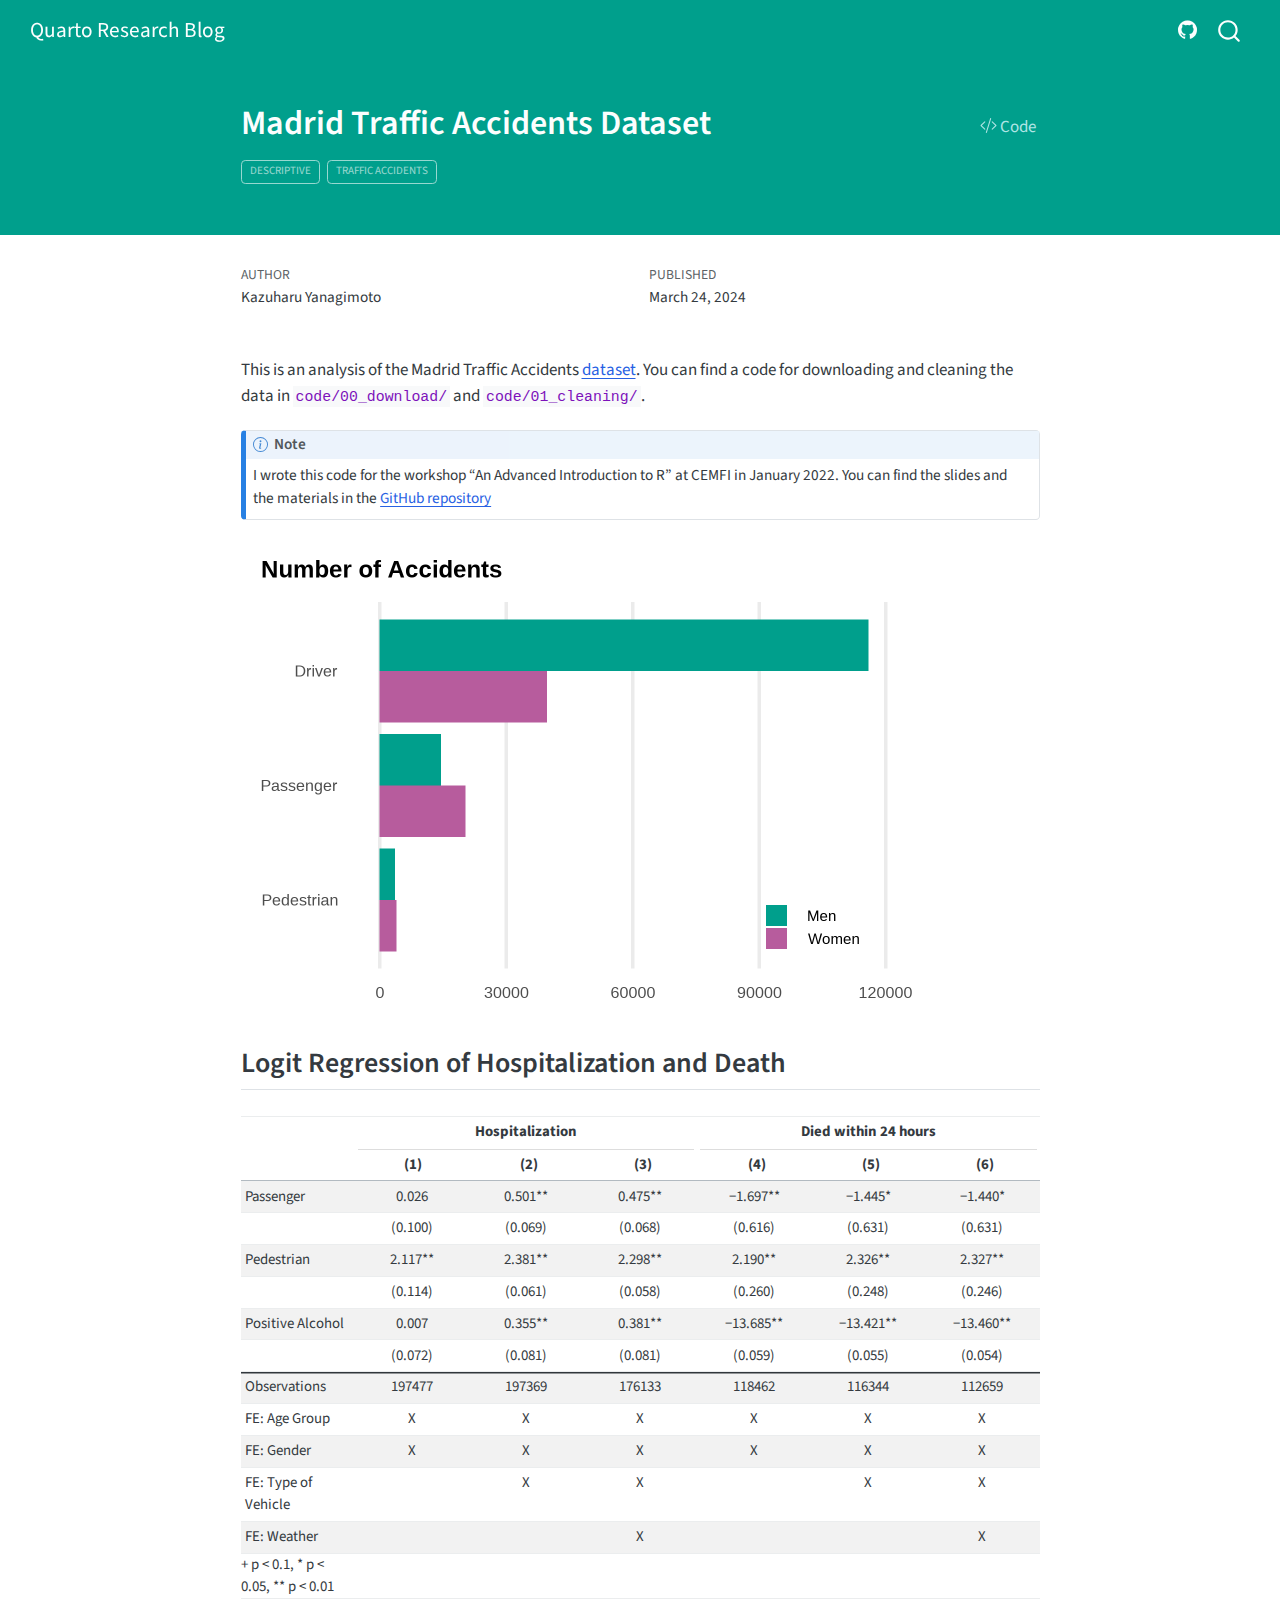
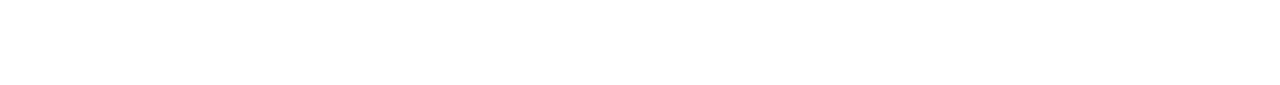
==== posts/240324_accident_bike/index.html @ f2e45078 "Built site for gh-pages" ====
<!DOCTYPE html>
<html xmlns="http://www.w3.org/1999/xhtml" lang="en" xml:lang="en"><head>

<meta charset="utf-8">
<meta name="generator" content="quarto-1.4.550">

<meta name="viewport" content="width=device-width, initial-scale=1.0, user-scalable=yes">

<meta name="author" content="Kazuharu Yanagimoto">
<meta name="dcterms.date" content="2024-03-24">

<title>Quarto Research Blog - Madrid Traffic Accidents Dataset</title>
<style>
code{white-space: pre-wrap;}
span.smallcaps{font-variant: small-caps;}
div.columns{display: flex; gap: min(4vw, 1.5em);}
div.column{flex: auto; overflow-x: auto;}
div.hanging-indent{margin-left: 1.5em; text-indent: -1.5em;}
ul.task-list{list-style: none;}
ul.task-list li input[type="checkbox"] {
  width: 0.8em;
  margin: 0 0.8em 0.2em -1em; /* quarto-specific, see https://github.com/quarto-dev/quarto-cli/issues/4556 */ 
  vertical-align: middle;
}
/* CSS for syntax highlighting */
pre > code.sourceCode { white-space: pre; position: relative; }
pre > code.sourceCode > span { line-height: 1.25; }
pre > code.sourceCode > span:empty { height: 1.2em; }
.sourceCode { overflow: visible; }
code.sourceCode > span { color: inherit; text-decoration: inherit; }
div.sourceCode { margin: 1em 0; }
pre.sourceCode { margin: 0; }
@media screen {
div.sourceCode { overflow: auto; }
}
@media print {
pre > code.sourceCode { white-space: pre-wrap; }
pre > code.sourceCode > span { text-indent: -5em; padding-left: 5em; }
}
pre.numberSource code
  { counter-reset: source-line 0; }
pre.numberSource code > span
  { position: relative; left: -4em; counter-increment: source-line; }
pre.numberSource code > span > a:first-child::before
  { content: counter(source-line);
    position: relative; left: -1em; text-align: right; vertical-align: baseline;
    border: none; display: inline-block;
    -webkit-touch-callout: none; -webkit-user-select: none;
    -khtml-user-select: none; -moz-user-select: none;
    -ms-user-select: none; user-select: none;
    padding: 0 4px; width: 4em;
  }
pre.numberSource { margin-left: 3em;  padding-left: 4px; }
div.sourceCode
  {   }
@media screen {
pre > code.sourceCode > span > a:first-child::before { text-decoration: underline; }
}
</style>


<script src="../../site_libs/quarto-nav/quarto-nav.js"></script>
<script src="../../site_libs/quarto-nav/headroom.min.js"></script>
<script src="../../site_libs/clipboard/clipboard.min.js"></script>
<script src="../../site_libs/quarto-search/autocomplete.umd.js"></script>
<script src="../../site_libs/quarto-search/fuse.min.js"></script>
<script src="../../site_libs/quarto-search/quarto-search.js"></script>
<meta name="quarto:offset" content="../../">
<link href="../../favicon.svg" rel="icon" type="image/svg+xml">
<script src="../../site_libs/quarto-html/quarto.js"></script>
<script src="../../site_libs/quarto-html/popper.min.js"></script>
<script src="../../site_libs/quarto-html/tippy.umd.min.js"></script>
<script src="../../site_libs/quarto-html/anchor.min.js"></script>
<link href="../../site_libs/quarto-html/tippy.css" rel="stylesheet">
<link href="../../site_libs/quarto-html/quarto-syntax-highlighting.css" rel="stylesheet" id="quarto-text-highlighting-styles">
<script src="../../site_libs/bootstrap/bootstrap.min.js"></script>
<link href="../../site_libs/bootstrap/bootstrap-icons.css" rel="stylesheet">
<link href="../../site_libs/bootstrap/bootstrap.min.css" rel="stylesheet" id="quarto-bootstrap" data-mode="light">
<script id="quarto-search-options" type="application/json">{
  "location": "navbar",
  "copy-button": false,
  "collapse-after": 3,
  "panel-placement": "end",
  "type": "overlay",
  "limit": 50,
  "keyboard-shortcut": [
    "f",
    "/",
    "s"
  ],
  "show-item-context": false,
  "language": {
    "search-no-results-text": "No results",
    "search-matching-documents-text": "matching documents",
    "search-copy-link-title": "Copy link to search",
    "search-hide-matches-text": "Hide additional matches",
    "search-more-match-text": "more match in this document",
    "search-more-matches-text": "more matches in this document",
    "search-clear-button-title": "Clear",
    "search-text-placeholder": "",
    "search-detached-cancel-button-title": "Cancel",
    "search-submit-button-title": "Submit",
    "search-label": "Search"
  }
}</script>
<script src="../../site_libs/kePrint-0.0.1/kePrint.js"></script>
<link href="../../site_libs/lightable-0.0.1/lightable.css" rel="stylesheet">


</head>

<body class="nav-fixed fullcontent">

<div id="quarto-search-results"></div>
  <header id="quarto-header" class="headroom fixed-top quarto-banner">
    <nav class="navbar navbar-expand-lg " data-bs-theme="dark">
      <div class="navbar-container container-fluid">
      <div class="navbar-brand-container mx-auto">
    <a class="navbar-brand" href="../../index.html">
    <span class="navbar-title">Quarto Research Blog</span>
    </a>
  </div>
            <div id="quarto-search" class="" title="Search"></div>
          <button class="navbar-toggler" type="button" data-bs-toggle="collapse" data-bs-target="#navbarCollapse" aria-controls="navbarCollapse" aria-expanded="false" aria-label="Toggle navigation" onclick="if (window.quartoToggleHeadroom) { window.quartoToggleHeadroom(); }">
  <span class="navbar-toggler-icon"></span>
</button>
          <div class="collapse navbar-collapse" id="navbarCollapse">
            <ul class="navbar-nav navbar-nav-scroll ms-auto">
  <li class="nav-item compact">
    <a class="nav-link" href="https://github.com/kazuyanagimoto/quarto-research-blog"> <i class="bi bi-github" role="img">
</i> 
<span class="menu-text"></span></a>
  </li>  
</ul>
          </div> <!-- /navcollapse -->
          <div class="quarto-navbar-tools">
</div>
      </div> <!-- /container-fluid -->
    </nav>
</header>
<!-- content -->
<header id="title-block-header" class="quarto-title-block default page-columns page-full">
  <div class="quarto-title-banner page-columns page-full">
    <div class="quarto-title column-body">
      <div class="quarto-title-block"><div><h1 class="title">Madrid Traffic Accidents Dataset</h1><button type="button" class="btn code-tools-button" id="quarto-code-tools-source"><i class="bi"></i> Code</button></div></div>
                                <div class="quarto-categories">
                <div class="quarto-category">descriptive</div>
                <div class="quarto-category">traffic accidents</div>
              </div>
                  </div>
  </div>
    
  
  <div class="quarto-title-meta">

      <div>
      <div class="quarto-title-meta-heading">Author</div>
      <div class="quarto-title-meta-contents">
               <p>Kazuharu Yanagimoto </p>
            </div>
    </div>
      
      <div>
      <div class="quarto-title-meta-heading">Published</div>
      <div class="quarto-title-meta-contents">
        <p class="date">March 24, 2024</p>
      </div>
    </div>
    
      
    </div>
    
  
  </header><div id="quarto-content" class="quarto-container page-columns page-rows-contents page-layout-article page-navbar">
<!-- sidebar -->
<!-- margin-sidebar -->
    
<!-- main -->
<main class="content quarto-banner-title-block" id="quarto-document-content">





<p>This is an analysis of the Madrid Traffic Accidents <a href="https://datos.madrid.es/portal/site/egob/menuitem.c05c1f754a33a9fbe4b2e4b284f1a5a0/?vgnextoid=7c2843010d9c3610VgnVCM2000001f4a900aRCRD&amp;vgnextchannel=374512b9ace9f310VgnVCM100000171f5a0aRCRD&amp;vgnextfmt=default">dataset</a>. You can find a code for downloading and cleaning the data in <code>code/00_download/</code> and <code>code/01_cleaning/</code>.</p>
<div class="callout callout-style-default callout-note callout-titled">
<div class="callout-header d-flex align-content-center">
<div class="callout-icon-container">
<i class="callout-icon"></i>
</div>
<div class="callout-title-container flex-fill">
Note
</div>
</div>
<div class="callout-body-container callout-body">
<p>I wrote this code for the workshop “An Advanced Introduction to R” at CEMFI in January 2022. You can find the slides and the materials in the <a href="https://github.com/kazuyanagimoto/workshop-r-2022">GitHub repository</a></p>
</div>
</div>
<div class="cell preview-image">
<div class="cell-output-display">
<div>
<figure class="figure">
<p><img src="index_files/figure-html/unnamed-chunk-2-1.png" class="img-fluid figure-img" width="672"></p>
</figure>
</div>
</div>
</div>
<section id="logit-regression-of-hospitalization-and-death" class="level2">
<h2 class="anchored" data-anchor-id="logit-regression-of-hospitalization-and-death">Logit Regression of Hospitalization and Death</h2>
<div class="cell">
<div class="cell-output-display">
<div>
<table class="table table-sm table-striped small" data-quarto-postprocess="true">
<colgroup>
<col style="width: 14%">
<col style="width: 14%">
<col style="width: 14%">
<col style="width: 14%">
<col style="width: 14%">
<col style="width: 14%">
<col style="width: 14%">
</colgroup>
<thead>
<tr class="header">
<th data-quarto-table-cell-role="th" style="text-align: left; empty-cells: hide; border-bottom: hidden;"></th>
<th colspan="3" data-quarto-table-cell-role="th" style="text-align: center; border-bottom: hidden; padding-bottom: 0; padding-left: 3px; padding-right: 3px;"><div style="border-bottom: 1px solid #ddd; padding-bottom: 5px; ">
Hospitalization
</div></th>
<th colspan="3" data-quarto-table-cell-role="th" style="text-align: center; border-bottom: hidden; padding-bottom: 0; padding-left: 3px; padding-right: 3px;"><div style="border-bottom: 1px solid #ddd; padding-bottom: 5px; ">
Died within 24 hours
</div></th>
</tr>
<tr class="odd">
<th style="text-align: left;" data-quarto-table-cell-role="th"></th>
<th style="text-align: center;" data-quarto-table-cell-role="th">&nbsp;(1)</th>
<th style="text-align: center;" data-quarto-table-cell-role="th">&nbsp;&nbsp;(2)</th>
<th style="text-align: center;" data-quarto-table-cell-role="th">&nbsp;&nbsp;(3)</th>
<th style="text-align: center;" data-quarto-table-cell-role="th">&nbsp;&nbsp;(4)</th>
<th style="text-align: center;" data-quarto-table-cell-role="th">&nbsp;&nbsp;(5)</th>
<th style="text-align: center;" data-quarto-table-cell-role="th">&nbsp;&nbsp;(6)</th>
</tr>
</thead>
<tbody>
<tr class="odd">
<td style="text-align: left;">Passenger</td>
<td style="text-align: center;">0.026</td>
<td style="text-align: center;">0.501**</td>
<td style="text-align: center;">0.475**</td>
<td style="text-align: center;">−1.697**</td>
<td style="text-align: center;">−1.445*</td>
<td style="text-align: center;">−1.440*</td>
</tr>
<tr class="even">
<td style="text-align: left;"></td>
<td style="text-align: center;">(0.100)</td>
<td style="text-align: center;">(0.069)</td>
<td style="text-align: center;">(0.068)</td>
<td style="text-align: center;">(0.616)</td>
<td style="text-align: center;">(0.631)</td>
<td style="text-align: center;">(0.631)</td>
</tr>
<tr class="odd">
<td style="text-align: left;">Pedestrian</td>
<td style="text-align: center;">2.117**</td>
<td style="text-align: center;">2.381**</td>
<td style="text-align: center;">2.298**</td>
<td style="text-align: center;">2.190**</td>
<td style="text-align: center;">2.326**</td>
<td style="text-align: center;">2.327**</td>
</tr>
<tr class="even">
<td style="text-align: left;"></td>
<td style="text-align: center;">(0.114)</td>
<td style="text-align: center;">(0.061)</td>
<td style="text-align: center;">(0.058)</td>
<td style="text-align: center;">(0.260)</td>
<td style="text-align: center;">(0.248)</td>
<td style="text-align: center;">(0.246)</td>
</tr>
<tr class="odd">
<td style="text-align: left;">Positive Alcohol</td>
<td style="text-align: center;">0.007</td>
<td style="text-align: center;">0.355**</td>
<td style="text-align: center;">0.381**</td>
<td style="text-align: center;">−13.685**</td>
<td style="text-align: center;">−13.421**</td>
<td style="text-align: center;">−13.460**</td>
</tr>
<tr class="even">
<td style="text-align: left; box-shadow: 0px 1.5px;"></td>
<td style="text-align: center; box-shadow: 0px 1.5px;">(0.072)</td>
<td style="text-align: center; box-shadow: 0px 1.5px;">(0.081)</td>
<td style="text-align: center; box-shadow: 0px 1.5px;">(0.081)</td>
<td style="text-align: center; box-shadow: 0px 1.5px;">(0.059)</td>
<td style="text-align: center; box-shadow: 0px 1.5px;">(0.055)</td>
<td style="text-align: center; box-shadow: 0px 1.5px;">(0.054)</td>
</tr>
<tr class="odd">
<td style="text-align: left;">Observations</td>
<td style="text-align: center;">197477</td>
<td style="text-align: center;">197369</td>
<td style="text-align: center;">176133</td>
<td style="text-align: center;">118462</td>
<td style="text-align: center;">116344</td>
<td style="text-align: center;">112659</td>
</tr>
<tr class="even">
<td style="text-align: left;">FE: Age Group</td>
<td style="text-align: center;">X</td>
<td style="text-align: center;">X</td>
<td style="text-align: center;">X</td>
<td style="text-align: center;">X</td>
<td style="text-align: center;">X</td>
<td style="text-align: center;">X</td>
</tr>
<tr class="odd">
<td style="text-align: left;">FE: Gender</td>
<td style="text-align: center;">X</td>
<td style="text-align: center;">X</td>
<td style="text-align: center;">X</td>
<td style="text-align: center;">X</td>
<td style="text-align: center;">X</td>
<td style="text-align: center;">X</td>
</tr>
<tr class="even">
<td style="text-align: left;">FE: Type of Vehicle</td>
<td style="text-align: center;"></td>
<td style="text-align: center;">X</td>
<td style="text-align: center;">X</td>
<td style="text-align: center;"></td>
<td style="text-align: center;">X</td>
<td style="text-align: center;">X</td>
</tr>
<tr class="odd">
<td style="text-align: left;">FE: Weather</td>
<td style="text-align: center;"></td>
<td style="text-align: center;"></td>
<td style="text-align: center;">X</td>
<td style="text-align: center;"></td>
<td style="text-align: center;"></td>
<td style="text-align: center;">X</td>
</tr>
</tbody><tfoot>
<tr class="odd">
<td style="text-align: left; padding: 0;"><sup></sup> + p &lt; 0.1, * p &lt; 0.05, ** p &lt; 0.01</td>
<td style="text-align: center;"></td>
<td style="text-align: center;"></td>
<td style="text-align: center;"></td>
<td style="text-align: center;"></td>
<td style="text-align: center;"></td>
<td style="text-align: center;"></td>
</tr>
</tfoot>

</table>


</div>
</div>
</div>


<!-- -->

</section>

</main> <!-- /main -->
<script id="quarto-html-after-body" type="application/javascript">
window.document.addEventListener("DOMContentLoaded", function (event) {
  const toggleBodyColorMode = (bsSheetEl) => {
    const mode = bsSheetEl.getAttribute("data-mode");
    const bodyEl = window.document.querySelector("body");
    if (mode === "dark") {
      bodyEl.classList.add("quarto-dark");
      bodyEl.classList.remove("quarto-light");
    } else {
      bodyEl.classList.add("quarto-light");
      bodyEl.classList.remove("quarto-dark");
    }
  }
  const toggleBodyColorPrimary = () => {
    const bsSheetEl = window.document.querySelector("link#quarto-bootstrap");
    if (bsSheetEl) {
      toggleBodyColorMode(bsSheetEl);
    }
  }
  toggleBodyColorPrimary();  
  const icon = "";
  const anchorJS = new window.AnchorJS();
  anchorJS.options = {
    placement: 'right',
    icon: icon
  };
  anchorJS.add('.anchored');
  const isCodeAnnotation = (el) => {
    for (const clz of el.classList) {
      if (clz.startsWith('code-annotation-')) {                     
        return true;
      }
    }
    return false;
  }
  const clipboard = new window.ClipboardJS('.code-copy-button', {
    text: function(trigger) {
      const codeEl = trigger.previousElementSibling.cloneNode(true);
      for (const childEl of codeEl.children) {
        if (isCodeAnnotation(childEl)) {
          childEl.remove();
        }
      }
      return codeEl.innerText;
    }
  });
  clipboard.on('success', function(e) {
    // button target
    const button = e.trigger;
    // don't keep focus
    button.blur();
    // flash "checked"
    button.classList.add('code-copy-button-checked');
    var currentTitle = button.getAttribute("title");
    button.setAttribute("title", "Copied!");
    let tooltip;
    if (window.bootstrap) {
      button.setAttribute("data-bs-toggle", "tooltip");
      button.setAttribute("data-bs-placement", "left");
      button.setAttribute("data-bs-title", "Copied!");
      tooltip = new bootstrap.Tooltip(button, 
        { trigger: "manual", 
          customClass: "code-copy-button-tooltip",
          offset: [0, -8]});
      tooltip.show();    
    }
    setTimeout(function() {
      if (tooltip) {
        tooltip.hide();
        button.removeAttribute("data-bs-title");
        button.removeAttribute("data-bs-toggle");
        button.removeAttribute("data-bs-placement");
      }
      button.setAttribute("title", currentTitle);
      button.classList.remove('code-copy-button-checked');
    }, 1000);
    // clear code selection
    e.clearSelection();
  });
  const viewSource = window.document.getElementById('quarto-view-source') ||
                     window.document.getElementById('quarto-code-tools-source');
  if (viewSource) {
    const sourceUrl = viewSource.getAttribute("data-quarto-source-url");
    viewSource.addEventListener("click", function(e) {
      if (sourceUrl) {
        // rstudio viewer pane
        if (/\bcapabilities=\b/.test(window.location)) {
          window.open(sourceUrl);
        } else {
          window.location.href = sourceUrl;
        }
      } else {
        const modal = new bootstrap.Modal(document.getElementById('quarto-embedded-source-code-modal'));
        modal.show();
      }
      return false;
    });
  }
  function toggleCodeHandler(show) {
    return function(e) {
      const detailsSrc = window.document.querySelectorAll(".cell > details > .sourceCode");
      for (let i=0; i<detailsSrc.length; i++) {
        const details = detailsSrc[i].parentElement;
        if (show) {
          details.open = true;
        } else {
          details.removeAttribute("open");
        }
      }
      const cellCodeDivs = window.document.querySelectorAll(".cell > .sourceCode");
      const fromCls = show ? "hidden" : "unhidden";
      const toCls = show ? "unhidden" : "hidden";
      for (let i=0; i<cellCodeDivs.length; i++) {
        const codeDiv = cellCodeDivs[i];
        if (codeDiv.classList.contains(fromCls)) {
          codeDiv.classList.remove(fromCls);
          codeDiv.classList.add(toCls);
        } 
      }
      return false;
    }
  }
  const hideAllCode = window.document.getElementById("quarto-hide-all-code");
  if (hideAllCode) {
    hideAllCode.addEventListener("click", toggleCodeHandler(false));
  }
  const showAllCode = window.document.getElementById("quarto-show-all-code");
  if (showAllCode) {
    showAllCode.addEventListener("click", toggleCodeHandler(true));
  }
  function tippyHover(el, contentFn, onTriggerFn, onUntriggerFn) {
    const config = {
      allowHTML: true,
      maxWidth: 500,
      delay: 100,
      arrow: false,
      appendTo: function(el) {
          return el.parentElement;
      },
      interactive: true,
      interactiveBorder: 10,
      theme: 'quarto',
      placement: 'bottom-start',
    };
    if (contentFn) {
      config.content = contentFn;
    }
    if (onTriggerFn) {
      config.onTrigger = onTriggerFn;
    }
    if (onUntriggerFn) {
      config.onUntrigger = onUntriggerFn;
    }
    window.tippy(el, config); 
  }
  const noterefs = window.document.querySelectorAll('a[role="doc-noteref"]');
  for (var i=0; i<noterefs.length; i++) {
    const ref = noterefs[i];
    tippyHover(ref, function() {
      // use id or data attribute instead here
      let href = ref.getAttribute('data-footnote-href') || ref.getAttribute('href');
      try { href = new URL(href).hash; } catch {}
      const id = href.replace(/^#\/?/, "");
      const note = window.document.getElementById(id);
      return note.innerHTML;
    });
  }
  const xrefs = window.document.querySelectorAll('a.quarto-xref');
  const processXRef = (id, note) => {
    // Strip column container classes
    const stripColumnClz = (el) => {
      el.classList.remove("page-full", "page-columns");
      if (el.children) {
        for (const child of el.children) {
          stripColumnClz(child);
        }
      }
    }
    stripColumnClz(note)
    if (id === null || id.startsWith('sec-')) {
      // Special case sections, only their first couple elements
      const container = document.createElement("div");
      if (note.children && note.children.length > 2) {
        container.appendChild(note.children[0].cloneNode(true));
        for (let i = 1; i < note.children.length; i++) {
          const child = note.children[i];
          if (child.tagName === "P" && child.innerText === "") {
            continue;
          } else {
            container.appendChild(child.cloneNode(true));
            break;
          }
        }
        if (window.Quarto?.typesetMath) {
          window.Quarto.typesetMath(container);
        }
        return container.innerHTML
      } else {
        if (window.Quarto?.typesetMath) {
          window.Quarto.typesetMath(note);
        }
        return note.innerHTML;
      }
    } else {
      // Remove any anchor links if they are present
      const anchorLink = note.querySelector('a.anchorjs-link');
      if (anchorLink) {
        anchorLink.remove();
      }
      if (window.Quarto?.typesetMath) {
        window.Quarto.typesetMath(note);
      }
      // TODO in 1.5, we should make sure this works without a callout special case
      if (note.classList.contains("callout")) {
        return note.outerHTML;
      } else {
        return note.innerHTML;
      }
    }
  }
  for (var i=0; i<xrefs.length; i++) {
    const xref = xrefs[i];
    tippyHover(xref, undefined, function(instance) {
      instance.disable();
      let url = xref.getAttribute('href');
      let hash = undefined; 
      if (url.startsWith('#')) {
        hash = url;
      } else {
        try { hash = new URL(url).hash; } catch {}
      }
      if (hash) {
        const id = hash.replace(/^#\/?/, "");
        const note = window.document.getElementById(id);
        if (note !== null) {
          try {
            const html = processXRef(id, note.cloneNode(true));
            instance.setContent(html);
          } finally {
            instance.enable();
            instance.show();
          }
        } else {
          // See if we can fetch this
          fetch(url.split('#')[0])
          .then(res => res.text())
          .then(html => {
            const parser = new DOMParser();
            const htmlDoc = parser.parseFromString(html, "text/html");
            const note = htmlDoc.getElementById(id);
            if (note !== null) {
              const html = processXRef(id, note);
              instance.setContent(html);
            } 
          }).finally(() => {
            instance.enable();
            instance.show();
          });
        }
      } else {
        // See if we can fetch a full url (with no hash to target)
        // This is a special case and we should probably do some content thinning / targeting
        fetch(url)
        .then(res => res.text())
        .then(html => {
          const parser = new DOMParser();
          const htmlDoc = parser.parseFromString(html, "text/html");
          const note = htmlDoc.querySelector('main.content');
          if (note !== null) {
            // This should only happen for chapter cross references
            // (since there is no id in the URL)
            // remove the first header
            if (note.children.length > 0 && note.children[0].tagName === "HEADER") {
              note.children[0].remove();
            }
            const html = processXRef(null, note);
            instance.setContent(html);
          } 
        }).finally(() => {
          instance.enable();
          instance.show();
        });
      }
    }, function(instance) {
    });
  }
      let selectedAnnoteEl;
      const selectorForAnnotation = ( cell, annotation) => {
        let cellAttr = 'data-code-cell="' + cell + '"';
        let lineAttr = 'data-code-annotation="' +  annotation + '"';
        const selector = 'span[' + cellAttr + '][' + lineAttr + ']';
        return selector;
      }
      const selectCodeLines = (annoteEl) => {
        const doc = window.document;
        const targetCell = annoteEl.getAttribute("data-target-cell");
        const targetAnnotation = annoteEl.getAttribute("data-target-annotation");
        const annoteSpan = window.document.querySelector(selectorForAnnotation(targetCell, targetAnnotation));
        const lines = annoteSpan.getAttribute("data-code-lines").split(",");
        const lineIds = lines.map((line) => {
          return targetCell + "-" + line;
        })
        let top = null;
        let height = null;
        let parent = null;
        if (lineIds.length > 0) {
            //compute the position of the single el (top and bottom and make a div)
            const el = window.document.getElementById(lineIds[0]);
            top = el.offsetTop;
            height = el.offsetHeight;
            parent = el.parentElement.parentElement;
          if (lineIds.length > 1) {
            const lastEl = window.document.getElementById(lineIds[lineIds.length - 1]);
            const bottom = lastEl.offsetTop + lastEl.offsetHeight;
            height = bottom - top;
          }
          if (top !== null && height !== null && parent !== null) {
            // cook up a div (if necessary) and position it 
            let div = window.document.getElementById("code-annotation-line-highlight");
            if (div === null) {
              div = window.document.createElement("div");
              div.setAttribute("id", "code-annotation-line-highlight");
              div.style.position = 'absolute';
              parent.appendChild(div);
            }
            div.style.top = top - 2 + "px";
            div.style.height = height + 4 + "px";
            div.style.left = 0;
            let gutterDiv = window.document.getElementById("code-annotation-line-highlight-gutter");
            if (gutterDiv === null) {
              gutterDiv = window.document.createElement("div");
              gutterDiv.setAttribute("id", "code-annotation-line-highlight-gutter");
              gutterDiv.style.position = 'absolute';
              const codeCell = window.document.getElementById(targetCell);
              const gutter = codeCell.querySelector('.code-annotation-gutter');
              gutter.appendChild(gutterDiv);
            }
            gutterDiv.style.top = top - 2 + "px";
            gutterDiv.style.height = height + 4 + "px";
          }
          selectedAnnoteEl = annoteEl;
        }
      };
      const unselectCodeLines = () => {
        const elementsIds = ["code-annotation-line-highlight", "code-annotation-line-highlight-gutter"];
        elementsIds.forEach((elId) => {
          const div = window.document.getElementById(elId);
          if (div) {
            div.remove();
          }
        });
        selectedAnnoteEl = undefined;
      };
        // Handle positioning of the toggle
    window.addEventListener(
      "resize",
      throttle(() => {
        elRect = undefined;
        if (selectedAnnoteEl) {
          selectCodeLines(selectedAnnoteEl);
        }
      }, 10)
    );
    function throttle(fn, ms) {
    let throttle = false;
    let timer;
      return (...args) => {
        if(!throttle) { // first call gets through
            fn.apply(this, args);
            throttle = true;
        } else { // all the others get throttled
            if(timer) clearTimeout(timer); // cancel #2
            timer = setTimeout(() => {
              fn.apply(this, args);
              timer = throttle = false;
            }, ms);
        }
      };
    }
      // Attach click handler to the DT
      const annoteDls = window.document.querySelectorAll('dt[data-target-cell]');
      for (const annoteDlNode of annoteDls) {
        annoteDlNode.addEventListener('click', (event) => {
          const clickedEl = event.target;
          if (clickedEl !== selectedAnnoteEl) {
            unselectCodeLines();
            const activeEl = window.document.querySelector('dt[data-target-cell].code-annotation-active');
            if (activeEl) {
              activeEl.classList.remove('code-annotation-active');
            }
            selectCodeLines(clickedEl);
            clickedEl.classList.add('code-annotation-active');
          } else {
            // Unselect the line
            unselectCodeLines();
            clickedEl.classList.remove('code-annotation-active');
          }
        });
      }
  const findCites = (el) => {
    const parentEl = el.parentElement;
    if (parentEl) {
      const cites = parentEl.dataset.cites;
      if (cites) {
        return {
          el,
          cites: cites.split(' ')
        };
      } else {
        return findCites(el.parentElement)
      }
    } else {
      return undefined;
    }
  };
  var bibliorefs = window.document.querySelectorAll('a[role="doc-biblioref"]');
  for (var i=0; i<bibliorefs.length; i++) {
    const ref = bibliorefs[i];
    const citeInfo = findCites(ref);
    if (citeInfo) {
      tippyHover(citeInfo.el, function() {
        var popup = window.document.createElement('div');
        citeInfo.cites.forEach(function(cite) {
          var citeDiv = window.document.createElement('div');
          citeDiv.classList.add('hanging-indent');
          citeDiv.classList.add('csl-entry');
          var biblioDiv = window.document.getElementById('ref-' + cite);
          if (biblioDiv) {
            citeDiv.innerHTML = biblioDiv.innerHTML;
          }
          popup.appendChild(citeDiv);
        });
        return popup.innerHTML;
      });
    }
  }
});
</script><div class="modal fade" id="quarto-embedded-source-code-modal" tabindex="-1" aria-labelledby="quarto-embedded-source-code-modal-label" aria-hidden="true"><div class="modal-dialog modal-dialog-scrollable"><div class="modal-content"><div class="modal-header"><h5 class="modal-title" id="quarto-embedded-source-code-modal-label">Source Code</h5><button class="btn-close" data-bs-dismiss="modal"></button></div><div class="modal-body"><div class="">
<div class="sourceCode" id="cb1" data-shortcodes="false"><pre class="sourceCode markdown code-with-copy"><code class="sourceCode markdown"><span id="cb1-1"><a href="#cb1-1" aria-hidden="true" tabindex="-1"></a><span class="co">---</span></span>
<span id="cb1-2"><a href="#cb1-2" aria-hidden="true" tabindex="-1"></a><span class="an">title:</span><span class="co"> Madrid Traffic Accidents Dataset</span></span>
<span id="cb1-3"><a href="#cb1-3" aria-hidden="true" tabindex="-1"></a><span class="an">author:</span><span class="co"> Kazuharu Yanagimoto</span></span>
<span id="cb1-4"><a href="#cb1-4" aria-hidden="true" tabindex="-1"></a><span class="an">date:</span><span class="co"> 2024-03-24</span></span>
<span id="cb1-5"><a href="#cb1-5" aria-hidden="true" tabindex="-1"></a><span class="an">categories:</span><span class="co"> [descriptive, traffic accidents]</span></span>
<span id="cb1-6"><a href="#cb1-6" aria-hidden="true" tabindex="-1"></a><span class="co">---</span></span>
<span id="cb1-7"><a href="#cb1-7" aria-hidden="true" tabindex="-1"></a></span>
<span id="cb1-8"><a href="#cb1-8" aria-hidden="true" tabindex="-1"></a>This is an analysis of the Madrid Traffic Accidents <span class="co">[</span><span class="ot">dataset</span><span class="co">](https://datos.madrid.es/portal/site/egob/menuitem.c05c1f754a33a9fbe4b2e4b284f1a5a0/?vgnextoid=7c2843010d9c3610VgnVCM2000001f4a900aRCRD&amp;vgnextchannel=374512b9ace9f310VgnVCM100000171f5a0aRCRD&amp;vgnextfmt=default)</span>.</span>
<span id="cb1-9"><a href="#cb1-9" aria-hidden="true" tabindex="-1"></a>You can find a code for downloading and cleaning the data in</span>
<span id="cb1-10"><a href="#cb1-10" aria-hidden="true" tabindex="-1"></a><span class="in">`code/00_download/`</span> and <span class="in">`code/01_cleaning/`</span>.</span>
<span id="cb1-11"><a href="#cb1-11" aria-hidden="true" tabindex="-1"></a></span>
<span id="cb1-12"><a href="#cb1-12" aria-hidden="true" tabindex="-1"></a>::: {.callout-note}</span>
<span id="cb1-13"><a href="#cb1-13" aria-hidden="true" tabindex="-1"></a></span>
<span id="cb1-14"><a href="#cb1-14" aria-hidden="true" tabindex="-1"></a>I wrote this code for the workshop "An Advanced Introduction to R"</span>
<span id="cb1-15"><a href="#cb1-15" aria-hidden="true" tabindex="-1"></a>at CEMFI in January 2022. You can find the slides and the materials in the </span>
<span id="cb1-16"><a href="#cb1-16" aria-hidden="true" tabindex="-1"></a><span class="co">[</span><span class="ot">GitHub repository</span><span class="co">](https://github.com/kazuyanagimoto/workshop-r-2022)</span></span>
<span id="cb1-17"><a href="#cb1-17" aria-hidden="true" tabindex="-1"></a></span>
<span id="cb1-18"><a href="#cb1-18" aria-hidden="true" tabindex="-1"></a>:::</span>
<span id="cb1-19"><a href="#cb1-19" aria-hidden="true" tabindex="-1"></a></span>
<span id="cb1-20"><a href="#cb1-20" aria-hidden="true" tabindex="-1"></a></span>
<span id="cb1-23"><a href="#cb1-23" aria-hidden="true" tabindex="-1"></a><span class="in">```{r}</span></span>
<span id="cb1-24"><a href="#cb1-24" aria-hidden="true" tabindex="-1"></a><span class="fu">library</span>(here)</span>
<span id="cb1-25"><a href="#cb1-25" aria-hidden="true" tabindex="-1"></a><span class="fu">library</span>(tidyverse)</span>
<span id="cb1-26"><a href="#cb1-26" aria-hidden="true" tabindex="-1"></a><span class="fu">library</span>(fixest)</span>
<span id="cb1-27"><a href="#cb1-27" aria-hidden="true" tabindex="-1"></a><span class="fu">library</span>(kableExtra)</span>
<span id="cb1-28"><a href="#cb1-28" aria-hidden="true" tabindex="-1"></a><span class="fu">library</span>(modelsummary)</span>
<span id="cb1-29"><a href="#cb1-29" aria-hidden="true" tabindex="-1"></a><span class="fu">source</span>(<span class="fu">here</span>(<span class="st">"code"</span>, <span class="st">"modules"</span>, <span class="st">"graphics.R"</span>))</span>
<span id="cb1-30"><a href="#cb1-30" aria-hidden="true" tabindex="-1"></a></span>
<span id="cb1-31"><a href="#cb1-31" aria-hidden="true" tabindex="-1"></a>accident_bike <span class="ot">&lt;-</span> arrow<span class="sc">::</span><span class="fu">read_parquet</span>(<span class="fu">here</span>(<span class="st">"data"</span>, <span class="st">"cleaned"</span>, <span class="st">"accident_bike.parquet"</span>)) <span class="sc">|&gt;</span></span>
<span id="cb1-32"><a href="#cb1-32" aria-hidden="true" tabindex="-1"></a>  <span class="fu">filter</span>(<span class="sc">!</span><span class="fu">is.na</span>(type_person), <span class="sc">!</span><span class="fu">is.na</span>(gender))</span>
<span id="cb1-33"><a href="#cb1-33" aria-hidden="true" tabindex="-1"></a><span class="in">```</span></span>
<span id="cb1-34"><a href="#cb1-34" aria-hidden="true" tabindex="-1"></a></span>
<span id="cb1-37"><a href="#cb1-37" aria-hidden="true" tabindex="-1"></a><span class="in">```{r}</span></span>
<span id="cb1-38"><a href="#cb1-38" aria-hidden="true" tabindex="-1"></a><span class="co">#| classes: preview-image</span></span>
<span id="cb1-39"><a href="#cb1-39" aria-hidden="true" tabindex="-1"></a>accident_bike <span class="sc">|&gt;</span></span>
<span id="cb1-40"><a href="#cb1-40" aria-hidden="true" tabindex="-1"></a>  <span class="fu">ggplot</span>(<span class="fu">aes</span>(<span class="at">x =</span> <span class="fu">fct_rev</span>(type_person), <span class="at">fill =</span> <span class="fu">fct_rev</span>(gender))) <span class="sc">+</span></span>
<span id="cb1-41"><a href="#cb1-41" aria-hidden="true" tabindex="-1"></a>  <span class="fu">geom_bar</span>(<span class="at">position =</span> <span class="st">"dodge"</span>) <span class="sc">+</span></span>
<span id="cb1-42"><a href="#cb1-42" aria-hidden="true" tabindex="-1"></a>  <span class="fu">scale_fill_manual</span>(<span class="at">values =</span> <span class="fu">c</span>(color_accent, color_base)) <span class="sc">+</span></span>
<span id="cb1-43"><a href="#cb1-43" aria-hidden="true" tabindex="-1"></a>  <span class="fu">coord_flip</span>() <span class="sc">+</span></span>
<span id="cb1-44"><a href="#cb1-44" aria-hidden="true" tabindex="-1"></a>  <span class="fu">labs</span>(<span class="at">x =</span> <span class="cn">NULL</span>, <span class="at">y =</span> <span class="cn">NULL</span>, <span class="at">fill =</span> <span class="cn">NULL</span>, <span class="at">title =</span> <span class="st">"Number of Accidents"</span>) <span class="sc">+</span></span>
<span id="cb1-45"><a href="#cb1-45" aria-hidden="true" tabindex="-1"></a>  <span class="fu">theme_notebook</span>() <span class="sc">+</span></span>
<span id="cb1-46"><a href="#cb1-46" aria-hidden="true" tabindex="-1"></a>  <span class="fu">theme</span>(<span class="at">legend.position =</span> <span class="fu">c</span>(<span class="fl">0.85</span>, <span class="fl">0.1</span>),</span>
<span id="cb1-47"><a href="#cb1-47" aria-hidden="true" tabindex="-1"></a>        <span class="at">panel.grid.major.y =</span> <span class="fu">element_blank</span>()) <span class="sc">+</span></span>
<span id="cb1-48"><a href="#cb1-48" aria-hidden="true" tabindex="-1"></a>  <span class="fu">guides</span>(<span class="at">fill =</span> <span class="fu">guide_legend</span>(<span class="at">reverse =</span> <span class="cn">TRUE</span>))</span>
<span id="cb1-49"><a href="#cb1-49" aria-hidden="true" tabindex="-1"></a><span class="in">```</span></span>
<span id="cb1-50"><a href="#cb1-50" aria-hidden="true" tabindex="-1"></a></span>
<span id="cb1-51"><a href="#cb1-51" aria-hidden="true" tabindex="-1"></a></span>
<span id="cb1-52"><a href="#cb1-52" aria-hidden="true" tabindex="-1"></a><span class="fu">## Logit Regression of Hospitalization and Death</span></span>
<span id="cb1-53"><a href="#cb1-53" aria-hidden="true" tabindex="-1"></a></span>
<span id="cb1-56"><a href="#cb1-56" aria-hidden="true" tabindex="-1"></a><span class="in">```{r}</span></span>
<span id="cb1-57"><a href="#cb1-57" aria-hidden="true" tabindex="-1"></a>models <span class="ot">&lt;-</span> <span class="fu">list</span>(</span>
<span id="cb1-58"><a href="#cb1-58" aria-hidden="true" tabindex="-1"></a>    <span class="st">"(1)"</span> <span class="ot">=</span> <span class="fu">feglm</span>(is_hospitalized <span class="sc">~</span> type_person <span class="sc">+</span> positive_alcohol <span class="sc">+</span> positive_drug <span class="sc">|</span> age_c <span class="sc">+</span> gender,</span>
<span id="cb1-59"><a href="#cb1-59" aria-hidden="true" tabindex="-1"></a>                <span class="at">family =</span> <span class="fu">binomial</span>(logit), <span class="at">data =</span> accident_bike),</span>
<span id="cb1-60"><a href="#cb1-60" aria-hidden="true" tabindex="-1"></a>    <span class="st">"(2)"</span> <span class="ot">=</span> <span class="fu">feglm</span>(is_hospitalized <span class="sc">~</span> type_person <span class="sc">+</span> positive_alcohol <span class="sc">+</span> positive_drug <span class="sc">|</span> age_c <span class="sc">+</span> gender <span class="sc">+</span> type_vehicle,</span>
<span id="cb1-61"><a href="#cb1-61" aria-hidden="true" tabindex="-1"></a>                <span class="at">family =</span> <span class="fu">binomial</span>(logit), <span class="at">data =</span> accident_bike),</span>
<span id="cb1-62"><a href="#cb1-62" aria-hidden="true" tabindex="-1"></a>    <span class="st">"(3)"</span> <span class="ot">=</span> <span class="fu">feglm</span>(is_hospitalized <span class="sc">~</span> type_person <span class="sc">+</span> positive_alcohol <span class="sc">+</span> positive_drug <span class="sc">|</span> age_c <span class="sc">+</span> gender <span class="sc">+</span> type_vehicle <span class="sc">+</span> weather,</span>
<span id="cb1-63"><a href="#cb1-63" aria-hidden="true" tabindex="-1"></a>                <span class="at">family =</span> <span class="fu">binomial</span>(logit), <span class="at">data =</span> accident_bike),</span>
<span id="cb1-64"><a href="#cb1-64" aria-hidden="true" tabindex="-1"></a>    <span class="st">"(4)"</span> <span class="ot">=</span> <span class="fu">feglm</span>(is_died <span class="sc">~</span> type_person <span class="sc">+</span> positive_alcohol <span class="sc">+</span> positive_drug <span class="sc">|</span> age_c <span class="sc">+</span> gender,</span>
<span id="cb1-65"><a href="#cb1-65" aria-hidden="true" tabindex="-1"></a>                <span class="at">family =</span> <span class="fu">binomial</span>(logit), <span class="at">data =</span> accident_bike),</span>
<span id="cb1-66"><a href="#cb1-66" aria-hidden="true" tabindex="-1"></a>    <span class="st">"(5)"</span> <span class="ot">=</span> <span class="fu">feglm</span>(is_died <span class="sc">~</span> type_person <span class="sc">+</span> positive_alcohol <span class="sc">+</span> positive_drug <span class="sc">|</span> age_c <span class="sc">+</span> gender <span class="sc">+</span> type_vehicle,</span>
<span id="cb1-67"><a href="#cb1-67" aria-hidden="true" tabindex="-1"></a>                <span class="at">family =</span> <span class="fu">binomial</span>(logit), <span class="at">data =</span> accident_bike),</span>
<span id="cb1-68"><a href="#cb1-68" aria-hidden="true" tabindex="-1"></a>    <span class="st">"(6)"</span> <span class="ot">=</span> <span class="fu">feglm</span>(is_died <span class="sc">~</span> type_person <span class="sc">+</span> positive_alcohol <span class="sc">+</span> positive_drug <span class="sc">|</span> age_c <span class="sc">+</span> gender <span class="sc">+</span> type_vehicle <span class="sc">+</span> weather,</span>
<span id="cb1-69"><a href="#cb1-69" aria-hidden="true" tabindex="-1"></a>                <span class="at">family =</span> <span class="fu">binomial</span>(logit), <span class="at">data =</span> accident_bike)</span>
<span id="cb1-70"><a href="#cb1-70" aria-hidden="true" tabindex="-1"></a>)</span>
<span id="cb1-71"><a href="#cb1-71" aria-hidden="true" tabindex="-1"></a></span>
<span id="cb1-72"><a href="#cb1-72" aria-hidden="true" tabindex="-1"></a>cm  <span class="ot">&lt;-</span>  <span class="fu">c</span>(</span>
<span id="cb1-73"><a href="#cb1-73" aria-hidden="true" tabindex="-1"></a>    <span class="st">"type_personPassenger"</span> <span class="ot">=</span> <span class="st">"Passenger"</span>,</span>
<span id="cb1-74"><a href="#cb1-74" aria-hidden="true" tabindex="-1"></a>    <span class="st">"type_personPedestrian"</span> <span class="ot">=</span> <span class="st">"Pedestrian"</span>,</span>
<span id="cb1-75"><a href="#cb1-75" aria-hidden="true" tabindex="-1"></a>    <span class="st">"positive_alcoholTRUE"</span> <span class="ot">=</span> <span class="st">"Positive Alcohol"</span></span>
<span id="cb1-76"><a href="#cb1-76" aria-hidden="true" tabindex="-1"></a>)</span>
<span id="cb1-77"><a href="#cb1-77" aria-hidden="true" tabindex="-1"></a></span>
<span id="cb1-78"><a href="#cb1-78" aria-hidden="true" tabindex="-1"></a>gm <span class="ot">&lt;-</span> <span class="fu">tibble</span>(</span>
<span id="cb1-79"><a href="#cb1-79" aria-hidden="true" tabindex="-1"></a>    <span class="at">raw =</span> <span class="fu">c</span>(<span class="st">"nobs"</span>, <span class="st">"FE: age_c"</span>, <span class="st">"FE: gender"</span>, <span class="st">"FE: type_vehicle"</span>, <span class="st">"FE: weather"</span>),</span>
<span id="cb1-80"><a href="#cb1-80" aria-hidden="true" tabindex="-1"></a>    <span class="at">clean =</span> <span class="fu">c</span>(<span class="st">"Observations"</span>, <span class="st">"FE: Age Group"</span>, <span class="st">"FE: Gender"</span>, <span class="st">"FE: Type of Vehicle"</span>, <span class="st">"FE: Weather"</span>),</span>
<span id="cb1-81"><a href="#cb1-81" aria-hidden="true" tabindex="-1"></a>    <span class="at">fmt =</span> <span class="fu">c</span>(<span class="dv">0</span>, <span class="dv">0</span>, <span class="dv">0</span>, <span class="dv">0</span>, <span class="dv">0</span>)</span>
<span id="cb1-82"><a href="#cb1-82" aria-hidden="true" tabindex="-1"></a>)</span>
<span id="cb1-83"><a href="#cb1-83" aria-hidden="true" tabindex="-1"></a></span>
<span id="cb1-84"><a href="#cb1-84" aria-hidden="true" tabindex="-1"></a><span class="fu">modelsummary</span>(models,</span>
<span id="cb1-85"><a href="#cb1-85" aria-hidden="true" tabindex="-1"></a>  <span class="at">stars =</span> <span class="fu">c</span>(<span class="st">"+"</span> <span class="ot">=</span> .<span class="dv">1</span>, <span class="st">"*"</span> <span class="ot">=</span> .<span class="dv">05</span>, <span class="st">"**"</span> <span class="ot">=</span> .<span class="dv">01</span>),</span>
<span id="cb1-86"><a href="#cb1-86" aria-hidden="true" tabindex="-1"></a>  <span class="at">coef_map =</span> cm,</span>
<span id="cb1-87"><a href="#cb1-87" aria-hidden="true" tabindex="-1"></a>  <span class="at">gof_map =</span> gm) <span class="sc">|&gt;</span></span>
<span id="cb1-88"><a href="#cb1-88" aria-hidden="true" tabindex="-1"></a>  <span class="fu">add_header_above</span>(<span class="fu">c</span>(<span class="st">" "</span>, <span class="st">"Hospitalization"</span> <span class="ot">=</span> <span class="dv">3</span>, <span class="st">"Died within 24 hours"</span> <span class="ot">=</span> <span class="dv">3</span>)) <span class="sc">|&gt;</span></span>
<span id="cb1-89"><a href="#cb1-89" aria-hidden="true" tabindex="-1"></a>  <span class="fu">row_spec</span>(<span class="dv">7</span>, <span class="at">hline_after =</span> <span class="cn">TRUE</span>)</span>
<span id="cb1-90"><a href="#cb1-90" aria-hidden="true" tabindex="-1"></a><span class="in">```</span></span>
</code><button title="Copy to Clipboard" class="code-copy-button"><i class="bi"></i></button></pre></div>
</div></div></div></div></div>
</div> <!-- /content -->




</body></html>
---- site_libs/quarto-html/tippy.css ----
.tippy-box[data-animation=fade][data-state=hidden]{opacity:0}[data-tippy-root]{max-width:calc(100vw - 10px)}.tippy-box{position:relative;background-color:#333;color:#fff;border-radius:4px;font-size:14px;line-height:1.4;white-space:normal;outline:0;transition-property:transform,visibility,opacity}.tippy-box[data-placement^=top]>.tippy-arrow{bottom:0}.tippy-box[data-placement^=top]>.tippy-arrow:before{bottom:-7px;left:0;border-width:8px 8px 0;border-top-color:initial;transform-origin:center top}.tippy-box[data-placement^=bottom]>.tippy-arrow{top:0}.tippy-box[data-placement^=bottom]>.tippy-arrow:before{top:-7px;left:0;border-width:0 8px 8px;border-bottom-color:initial;transform-origin:center bottom}.tippy-box[data-placement^=left]>.tippy-arrow{right:0}.tippy-box[data-placement^=left]>.tippy-arrow:before{border-width:8px 0 8px 8px;border-left-color:initial;right:-7px;transform-origin:center left}.tippy-box[data-placement^=right]>.tippy-arrow{left:0}.tippy-box[data-placement^=right]>.tippy-arrow:before{left:-7px;border-width:8px 8px 8px 0;border-right-color:initial;transform-origin:center right}.tippy-box[data-inertia][data-state=visible]{transition-timing-function:cubic-bezier(.54,1.5,.38,1.11)}.tippy-arrow{width:16px;height:16px;color:#333}.tippy-arrow:before{content:"";position:absolute;border-color:transparent;border-style:solid}.tippy-content{position:relative;padding:5px 9px;z-index:1}
---- site_libs/quarto-html/quarto-syntax-highlighting.css ----
/* quarto syntax highlight colors */
:root {
  --quarto-hl-ot-color: #003B4F;
  --quarto-hl-at-color: #657422;
  --quarto-hl-ss-color: #20794D;
  --quarto-hl-an-color: #5E5E5E;
  --quarto-hl-fu-color: #4758AB;
  --quarto-hl-st-color: #20794D;
  --quarto-hl-cf-color: #003B4F;
  --quarto-hl-op-color: #5E5E5E;
  --quarto-hl-er-color: #AD0000;
  --quarto-hl-bn-color: #AD0000;
  --quarto-hl-al-color: #AD0000;
  --quarto-hl-va-color: #111111;
  --quarto-hl-bu-color: inherit;
  --quarto-hl-ex-color: inherit;
  --quarto-hl-pp-color: #AD0000;
  --quarto-hl-in-color: #5E5E5E;
  --quarto-hl-vs-color: #20794D;
  --quarto-hl-wa-color: #5E5E5E;
  --quarto-hl-do-color: #5E5E5E;
  --quarto-hl-im-color: #00769E;
  --quarto-hl-ch-color: #20794D;
  --quarto-hl-dt-color: #AD0000;
  --quarto-hl-fl-color: #AD0000;
  --quarto-hl-co-color: #5E5E5E;
  --quarto-hl-cv-color: #5E5E5E;
  --quarto-hl-cn-color: #8f5902;
  --quarto-hl-sc-color: #5E5E5E;
  --quarto-hl-dv-color: #AD0000;
  --quarto-hl-kw-color: #003B4F;
}

/* other quarto variables */
:root {
  --quarto-font-monospace: SFMono-Regular, Menlo, Monaco, Consolas, "Liberation Mono", "Courier New", monospace;
}

pre > code.sourceCode > span {
  color: #003B4F;
}

code span {
  color: #003B4F;
}

code.sourceCode > span {
  color: #003B4F;
}

div.sourceCode,
div.sourceCode pre.sourceCode {
  color: #003B4F;
}

code span.ot {
  color: #003B4F;
  font-style: inherit;
}

code span.at {
  color: #657422;
  font-style: inherit;
}

code span.ss {
  color: #20794D;
  font-style: inherit;
}

code span.an {
  color: #5E5E5E;
  font-style: inherit;
}

code span.fu {
  color: #4758AB;
  font-style: inherit;
}

code span.st {
  color: #20794D;
  font-style: inherit;
}

code span.cf {
  color: #003B4F;
  font-style: inherit;
}

code span.op {
  color: #5E5E5E;
  font-style: inherit;
}

code span.er {
  color: #AD0000;
  font-style: inherit;
}

code span.bn {
  color: #AD0000;
  font-style: inherit;
}

code span.al {
  color: #AD0000;
  font-style: inherit;
}

code span.va {
  color: #111111;
  font-style: inherit;
}

code span.bu {
  font-style: inherit;
}

code span.ex {
  font-style: inherit;
}

code span.pp {
  color: #AD0000;
  font-style: inherit;
}

code span.in {
  color: #5E5E5E;
  font-style: inherit;
}

code span.vs {
  color: #20794D;
  font-style: inherit;
}

code span.wa {
  color: #5E5E5E;
  font-style: italic;
}

code span.do {
  color: #5E5E5E;
  font-style: italic;
}

code span.im {
  color: #00769E;
  font-style: inherit;
}

code span.ch {
  color: #20794D;
  font-style: inherit;
}

code span.dt {
  color: #AD0000;
  font-style: inherit;
}

code span.fl {
  color: #AD0000;
  font-style: inherit;
}

code span.co {
  color: #5E5E5E;
  font-style: inherit;
}

code span.cv {
  color: #5E5E5E;
  font-style: italic;
}

code span.cn {
  color: #8f5902;
  font-style: inherit;
}

code span.sc {
  color: #5E5E5E;
  font-style: inherit;
}

code span.dv {
  color: #AD0000;
  font-style: inherit;
}

code span.kw {
  color: #003B4F;
  font-style: inherit;
}

.prevent-inlining {
  content: "</";
}

/*# sourceMappingURL=debc5d5d77c3f9108843748ff7464032.css.map */
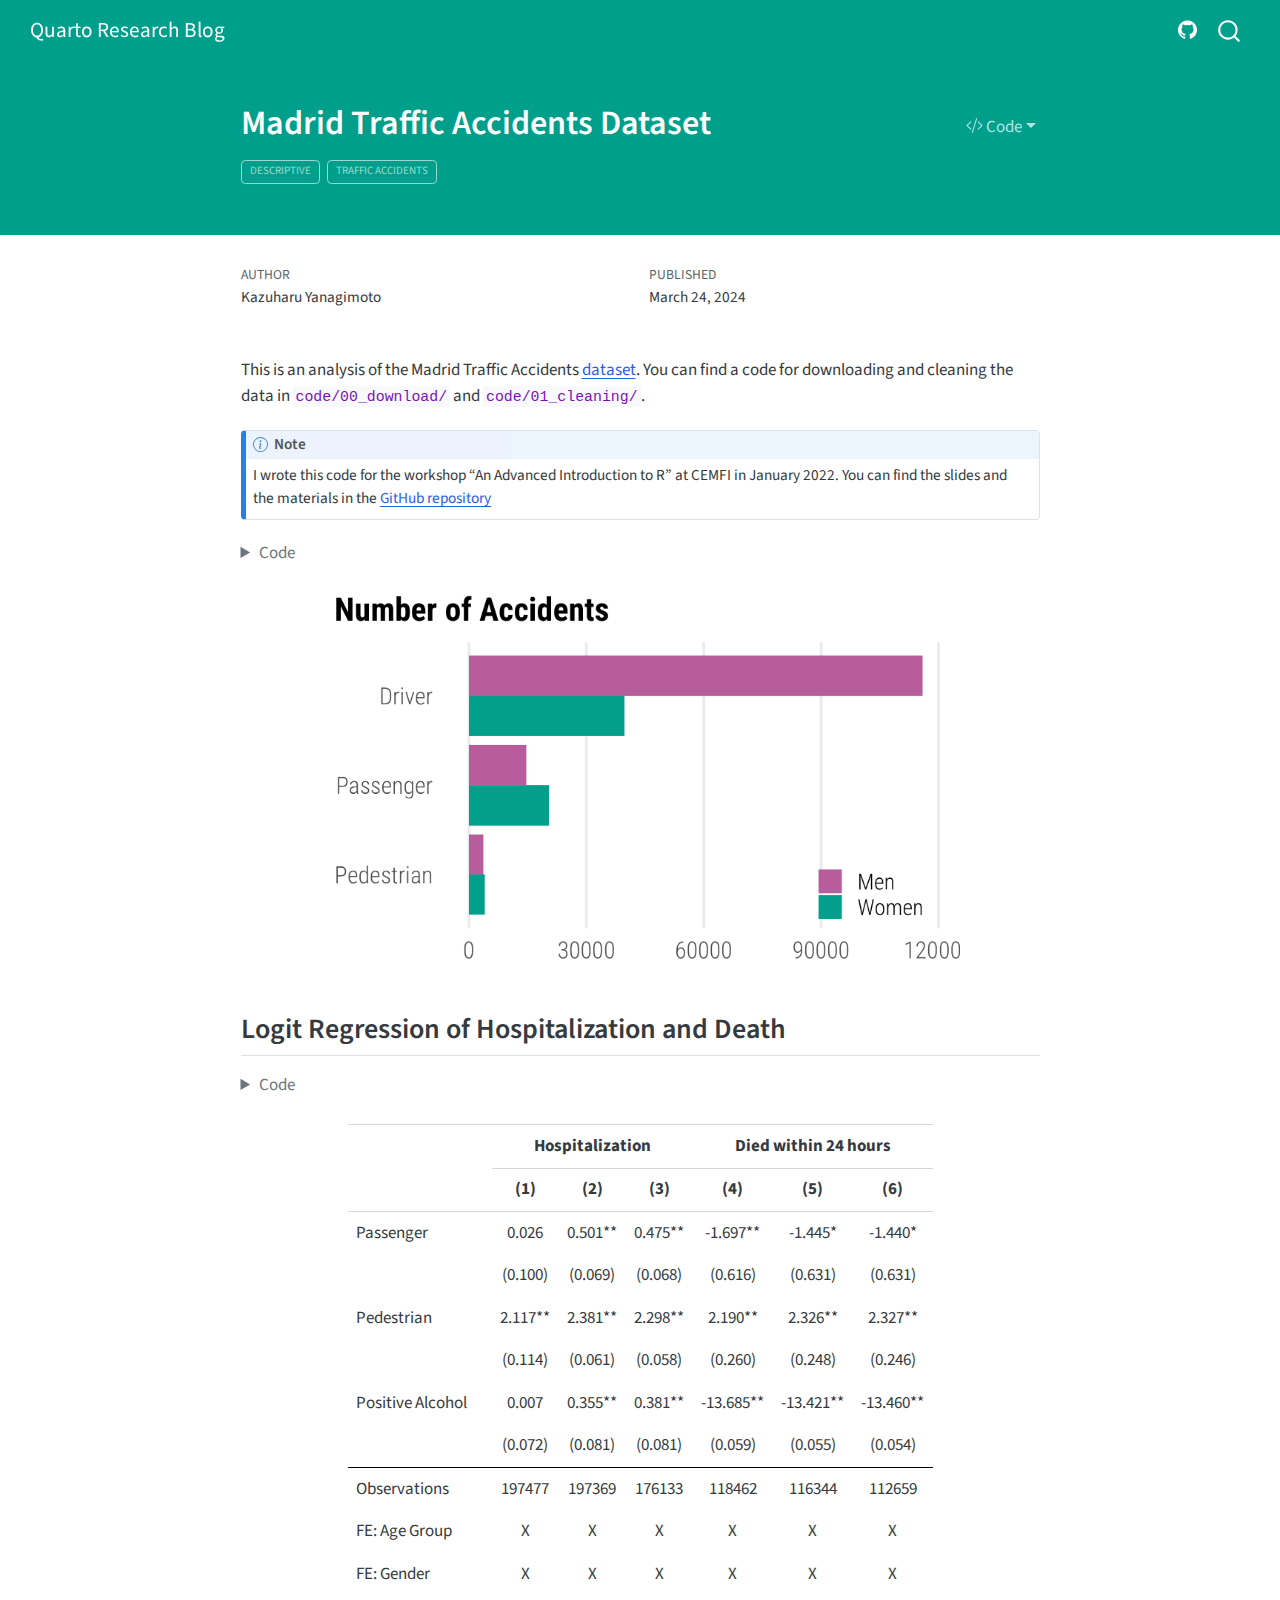
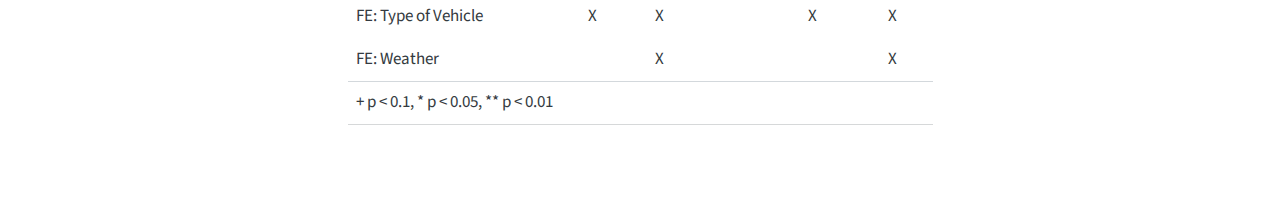
==== commit 9a4cb508: "Built site for gh-pages" ====
--- a/posts/240324_accident_bike/index.html
+++ b/posts/240324_accident_bike/index.html
@@ -2,14 +2,14 @@
 <html xmlns="http://www.w3.org/1999/xhtml" lang="en" xml:lang="en"><head>
 
 <meta charset="utf-8">
-<meta name="generator" content="quarto-1.4.550">
+<meta name="generator" content="quarto-1.6.40">
 
 <meta name="viewport" content="width=device-width, initial-scale=1.0, user-scalable=yes">
 
 <meta name="author" content="Kazuharu Yanagimoto">
 <meta name="dcterms.date" content="2024-03-24">
 
-<title>Quarto Research Blog - Madrid Traffic Accidents Dataset</title>
+<title>Madrid Traffic Accidents Dataset – Quarto Research Blog</title>
 <style>
 code{white-space: pre-wrap;}
 span.smallcaps{font-variant: small-caps;}
@@ -35,7 +35,7 @@
 }
 @media print {
 pre > code.sourceCode { white-space: pre-wrap; }
-pre > code.sourceCode > span { text-indent: -5em; padding-left: 5em; }
+pre > code.sourceCode > span { display: inline-block; text-indent: -5em; padding-left: 5em; }
 }
 pre.numberSource code
   { counter-reset: source-line 0; }
@@ -72,10 +72,10 @@
 <script src="../../site_libs/quarto-html/tippy.umd.min.js"></script>
 <script src="../../site_libs/quarto-html/anchor.min.js"></script>
 <link href="../../site_libs/quarto-html/tippy.css" rel="stylesheet">
-<link href="../../site_libs/quarto-html/quarto-syntax-highlighting.css" rel="stylesheet" id="quarto-text-highlighting-styles">
+<link href="../../site_libs/quarto-html/quarto-syntax-highlighting-549806ee2085284f45b00abea8c6df48.css" rel="stylesheet" id="quarto-text-highlighting-styles">
 <script src="../../site_libs/bootstrap/bootstrap.min.js"></script>
 <link href="../../site_libs/bootstrap/bootstrap-icons.css" rel="stylesheet">
-<link href="../../site_libs/bootstrap/bootstrap.min.css" rel="stylesheet" id="quarto-bootstrap" data-mode="light">
+<link href="../../site_libs/bootstrap/bootstrap-6beba3bed89c13d246c0038d52ff128a.min.css" rel="stylesheet" append-hash="true" id="quarto-bootstrap" data-mode="light">
 <script id="quarto-search-options" type="application/json">{
   "location": "navbar",
   "copy-button": false,
@@ -103,8 +103,6 @@
     "search-label": "Search"
   }
 }</script>
-<script src="../../site_libs/kePrint-0.0.1/kePrint.js"></script>
-<link href="../../site_libs/lightable-0.0.1/lightable.css" rel="stylesheet">
 
 
 </head>
@@ -121,7 +119,7 @@
     </a>
   </div>
             <div id="quarto-search" class="" title="Search"></div>
-          <button class="navbar-toggler" type="button" data-bs-toggle="collapse" data-bs-target="#navbarCollapse" aria-controls="navbarCollapse" aria-expanded="false" aria-label="Toggle navigation" onclick="if (window.quartoToggleHeadroom) { window.quartoToggleHeadroom(); }">
+          <button class="navbar-toggler" type="button" data-bs-toggle="collapse" data-bs-target="#navbarCollapse" aria-controls="navbarCollapse" role="menu" aria-expanded="false" aria-label="Toggle navigation" onclick="if (window.quartoToggleHeadroom) { window.quartoToggleHeadroom(); }">
   <span class="navbar-toggler-icon"></span>
 </button>
           <div class="collapse navbar-collapse" id="navbarCollapse">
@@ -133,7 +131,7 @@
   </li>  
 </ul>
           </div> <!-- /navcollapse -->
-          <div class="quarto-navbar-tools">
+            <div class="quarto-navbar-tools">
 </div>
       </div> <!-- /container-fluid -->
     </nav>
@@ -142,7 +140,7 @@
 <header id="title-block-header" class="quarto-title-block default page-columns page-full">
   <div class="quarto-title-banner page-columns page-full">
     <div class="quarto-title column-body">
-      <div class="quarto-title-block"><div><h1 class="title">Madrid Traffic Accidents Dataset</h1><button type="button" class="btn code-tools-button" id="quarto-code-tools-source"><i class="bi"></i> Code</button></div></div>
+      <div class="quarto-title-block"><div><h1 class="title">Madrid Traffic Accidents Dataset</h1><button type="button" class="btn code-tools-button dropdown-toggle" id="quarto-code-tools-menu" data-bs-toggle="dropdown" aria-expanded="false"><i class="bi"></i> Code</button><ul class="dropdown-menu dropdown-menu-end" aria-labelelledby="quarto-code-tools-menu"><li><a id="quarto-show-all-code" class="dropdown-item" href="javascript:void(0)" role="button">Show All Code</a></li><li><a id="quarto-hide-all-code" class="dropdown-item" href="javascript:void(0)" role="button">Hide All Code</a></li><li><hr class="dropdown-divider"></li><li><a id="quarto-view-source" class="dropdown-item" href="javascript:void(0)" role="button">View Source</a></li></ul></div></div>
                                 <div class="quarto-categories">
                 <div class="quarto-category">descriptive</div>
                 <div class="quarto-category">traffic accidents</div>
@@ -196,166 +194,322 @@
 <p>I wrote this code for the workshop “An Advanced Introduction to R” at CEMFI in January 2022. You can find the slides and the materials in the <a href="https://github.com/kazuyanagimoto/workshop-r-2022">GitHub repository</a></p>
 </div>
 </div>
-<div class="cell preview-image">
+<div class="cell" data-layout-align="center">
+<details class="code-fold">
+<summary>Code</summary>
+<div class="sourceCode cell-code" id="cb1"><pre class="sourceCode r code-with-copy"><code class="sourceCode r"><span id="cb1-1"><a href="#cb1-1" aria-hidden="true" tabindex="-1"></a>accident_bike <span class="sc">|&gt;</span></span>
+<span id="cb1-2"><a href="#cb1-2" aria-hidden="true" tabindex="-1"></a>  <span class="fu">ggplot</span>(<span class="fu">aes</span>(<span class="at">x =</span> <span class="fu">fct_rev</span>(type_person), <span class="at">fill =</span> <span class="fu">fct_rev</span>(gender))) <span class="sc">+</span></span>
+<span id="cb1-3"><a href="#cb1-3" aria-hidden="true" tabindex="-1"></a>  <span class="fu">geom_bar</span>(<span class="at">position =</span> <span class="st">"dodge"</span>) <span class="sc">+</span></span>
+<span id="cb1-4"><a href="#cb1-4" aria-hidden="true" tabindex="-1"></a>  <span class="fu">coord_flip</span>() <span class="sc">+</span></span>
+<span id="cb1-5"><a href="#cb1-5" aria-hidden="true" tabindex="-1"></a>  <span class="fu">scale_fill_gender</span>() <span class="sc">+</span></span>
+<span id="cb1-6"><a href="#cb1-6" aria-hidden="true" tabindex="-1"></a>  <span class="fu">labs</span>(<span class="at">x =</span> <span class="cn">NULL</span>, <span class="at">y =</span> <span class="cn">NULL</span>, <span class="at">fill =</span> <span class="cn">NULL</span>, <span class="at">title =</span> <span class="st">"Number of Accidents"</span>) <span class="sc">+</span></span>
+<span id="cb1-7"><a href="#cb1-7" aria-hidden="true" tabindex="-1"></a>  <span class="fu">theme</span>(<span class="at">legend.position =</span> <span class="fu">c</span>(<span class="fl">0.85</span>, <span class="fl">0.1</span>), <span class="at">panel.grid.major.y =</span> <span class="fu">element_blank</span>()) <span class="sc">+</span></span>
+<span id="cb1-8"><a href="#cb1-8" aria-hidden="true" tabindex="-1"></a>  <span class="fu">guides</span>(<span class="at">fill =</span> <span class="fu">guide_legend</span>(<span class="at">reverse =</span> <span class="cn">TRUE</span>))</span></code><button title="Copy to Clipboard" class="code-copy-button"><i class="bi"></i></button></pre></div>
+</details>
 <div class="cell-output-display">
-<div>
+<div class="quarto-figure quarto-figure-center">
 <figure class="figure">
-<p><img src="index_files/figure-html/unnamed-chunk-2-1.png" class="img-fluid figure-img" width="672"></p>
+<p><img src="index_files/figure-html/figure-num-accidents-1.png" class="img-fluid quarto-figure quarto-figure-center figure-img" style="width:80.0%"></p>
 </figure>
 </div>
 </div>
 </div>
 <section id="logit-regression-of-hospitalization-and-death" class="level2">
 <h2 class="anchored" data-anchor-id="logit-regression-of-hospitalization-and-death">Logit Regression of Hospitalization and Death</h2>
-<div class="cell">
+<div class="cell" data-layout-align="center">
+<details class="code-fold">
+<summary>Code</summary>
+<div class="sourceCode cell-code" id="cb2"><pre class="sourceCode r code-with-copy"><code class="sourceCode r"><span id="cb2-1"><a href="#cb2-1" aria-hidden="true" tabindex="-1"></a>models <span class="ot">&lt;-</span> <span class="fu">list</span>(</span>
+<span id="cb2-2"><a href="#cb2-2" aria-hidden="true" tabindex="-1"></a>  <span class="st">"(1)"</span> <span class="ot">=</span> <span class="fu">feglm</span>(</span>
+<span id="cb2-3"><a href="#cb2-3" aria-hidden="true" tabindex="-1"></a>    is_hospitalized <span class="sc">~</span></span>
+<span id="cb2-4"><a href="#cb2-4" aria-hidden="true" tabindex="-1"></a>      type_person <span class="sc">+</span> positive_alcohol <span class="sc">+</span> positive_drug <span class="sc">|</span> age_c <span class="sc">+</span> gender,</span>
+<span id="cb2-5"><a href="#cb2-5" aria-hidden="true" tabindex="-1"></a>    <span class="at">family =</span> <span class="fu">binomial</span>(logit),</span>
+<span id="cb2-6"><a href="#cb2-6" aria-hidden="true" tabindex="-1"></a>    <span class="at">data =</span> accident_bike</span>
+<span id="cb2-7"><a href="#cb2-7" aria-hidden="true" tabindex="-1"></a>  ),</span>
+<span id="cb2-8"><a href="#cb2-8" aria-hidden="true" tabindex="-1"></a>  <span class="st">"(2)"</span> <span class="ot">=</span> <span class="fu">feglm</span>(</span>
+<span id="cb2-9"><a href="#cb2-9" aria-hidden="true" tabindex="-1"></a>    is_hospitalized <span class="sc">~</span></span>
+<span id="cb2-10"><a href="#cb2-10" aria-hidden="true" tabindex="-1"></a>      type_person <span class="sc">+</span></span>
+<span id="cb2-11"><a href="#cb2-11" aria-hidden="true" tabindex="-1"></a>        positive_alcohol <span class="sc">+</span></span>
+<span id="cb2-12"><a href="#cb2-12" aria-hidden="true" tabindex="-1"></a>        positive_drug <span class="sc">|</span></span>
+<span id="cb2-13"><a href="#cb2-13" aria-hidden="true" tabindex="-1"></a>        age_c <span class="sc">+</span> gender <span class="sc">+</span> type_vehicle,</span>
+<span id="cb2-14"><a href="#cb2-14" aria-hidden="true" tabindex="-1"></a>    <span class="at">family =</span> <span class="fu">binomial</span>(logit),</span>
+<span id="cb2-15"><a href="#cb2-15" aria-hidden="true" tabindex="-1"></a>    <span class="at">data =</span> accident_bike</span>
+<span id="cb2-16"><a href="#cb2-16" aria-hidden="true" tabindex="-1"></a>  ),</span>
+<span id="cb2-17"><a href="#cb2-17" aria-hidden="true" tabindex="-1"></a>  <span class="st">"(3)"</span> <span class="ot">=</span> <span class="fu">feglm</span>(</span>
+<span id="cb2-18"><a href="#cb2-18" aria-hidden="true" tabindex="-1"></a>    is_hospitalized <span class="sc">~</span></span>
+<span id="cb2-19"><a href="#cb2-19" aria-hidden="true" tabindex="-1"></a>      type_person <span class="sc">+</span></span>
+<span id="cb2-20"><a href="#cb2-20" aria-hidden="true" tabindex="-1"></a>        positive_alcohol <span class="sc">+</span></span>
+<span id="cb2-21"><a href="#cb2-21" aria-hidden="true" tabindex="-1"></a>        positive_drug <span class="sc">|</span></span>
+<span id="cb2-22"><a href="#cb2-22" aria-hidden="true" tabindex="-1"></a>        age_c <span class="sc">+</span> gender <span class="sc">+</span> type_vehicle <span class="sc">+</span> weather,</span>
+<span id="cb2-23"><a href="#cb2-23" aria-hidden="true" tabindex="-1"></a>    <span class="at">family =</span> <span class="fu">binomial</span>(logit),</span>
+<span id="cb2-24"><a href="#cb2-24" aria-hidden="true" tabindex="-1"></a>    <span class="at">data =</span> accident_bike</span>
+<span id="cb2-25"><a href="#cb2-25" aria-hidden="true" tabindex="-1"></a>  ),</span>
+<span id="cb2-26"><a href="#cb2-26" aria-hidden="true" tabindex="-1"></a>  <span class="st">"(4)"</span> <span class="ot">=</span> <span class="fu">feglm</span>(</span>
+<span id="cb2-27"><a href="#cb2-27" aria-hidden="true" tabindex="-1"></a>    is_died <span class="sc">~</span> type_person <span class="sc">+</span> positive_alcohol <span class="sc">+</span> positive_drug <span class="sc">|</span> age_c <span class="sc">+</span> gender,</span>
+<span id="cb2-28"><a href="#cb2-28" aria-hidden="true" tabindex="-1"></a>    <span class="at">family =</span> <span class="fu">binomial</span>(logit),</span>
+<span id="cb2-29"><a href="#cb2-29" aria-hidden="true" tabindex="-1"></a>    <span class="at">data =</span> accident_bike</span>
+<span id="cb2-30"><a href="#cb2-30" aria-hidden="true" tabindex="-1"></a>  ),</span>
+<span id="cb2-31"><a href="#cb2-31" aria-hidden="true" tabindex="-1"></a>  <span class="st">"(5)"</span> <span class="ot">=</span> <span class="fu">feglm</span>(</span>
+<span id="cb2-32"><a href="#cb2-32" aria-hidden="true" tabindex="-1"></a>    is_died <span class="sc">~</span></span>
+<span id="cb2-33"><a href="#cb2-33" aria-hidden="true" tabindex="-1"></a>      type_person <span class="sc">+</span></span>
+<span id="cb2-34"><a href="#cb2-34" aria-hidden="true" tabindex="-1"></a>        positive_alcohol <span class="sc">+</span></span>
+<span id="cb2-35"><a href="#cb2-35" aria-hidden="true" tabindex="-1"></a>        positive_drug <span class="sc">|</span></span>
+<span id="cb2-36"><a href="#cb2-36" aria-hidden="true" tabindex="-1"></a>        age_c <span class="sc">+</span> gender <span class="sc">+</span> type_vehicle,</span>
+<span id="cb2-37"><a href="#cb2-37" aria-hidden="true" tabindex="-1"></a>    <span class="at">family =</span> <span class="fu">binomial</span>(logit),</span>
+<span id="cb2-38"><a href="#cb2-38" aria-hidden="true" tabindex="-1"></a>    <span class="at">data =</span> accident_bike</span>
+<span id="cb2-39"><a href="#cb2-39" aria-hidden="true" tabindex="-1"></a>  ),</span>
+<span id="cb2-40"><a href="#cb2-40" aria-hidden="true" tabindex="-1"></a>  <span class="st">"(6)"</span> <span class="ot">=</span> <span class="fu">feglm</span>(</span>
+<span id="cb2-41"><a href="#cb2-41" aria-hidden="true" tabindex="-1"></a>    is_died <span class="sc">~</span></span>
+<span id="cb2-42"><a href="#cb2-42" aria-hidden="true" tabindex="-1"></a>      type_person <span class="sc">+</span></span>
+<span id="cb2-43"><a href="#cb2-43" aria-hidden="true" tabindex="-1"></a>        positive_alcohol <span class="sc">+</span></span>
+<span id="cb2-44"><a href="#cb2-44" aria-hidden="true" tabindex="-1"></a>        positive_drug <span class="sc">|</span></span>
+<span id="cb2-45"><a href="#cb2-45" aria-hidden="true" tabindex="-1"></a>        age_c <span class="sc">+</span> gender <span class="sc">+</span> type_vehicle <span class="sc">+</span> weather,</span>
+<span id="cb2-46"><a href="#cb2-46" aria-hidden="true" tabindex="-1"></a>    <span class="at">family =</span> <span class="fu">binomial</span>(logit),</span>
+<span id="cb2-47"><a href="#cb2-47" aria-hidden="true" tabindex="-1"></a>    <span class="at">data =</span> accident_bike</span>
+<span id="cb2-48"><a href="#cb2-48" aria-hidden="true" tabindex="-1"></a>  )</span>
+<span id="cb2-49"><a href="#cb2-49" aria-hidden="true" tabindex="-1"></a>)</span>
+<span id="cb2-50"><a href="#cb2-50" aria-hidden="true" tabindex="-1"></a></span>
+<span id="cb2-51"><a href="#cb2-51" aria-hidden="true" tabindex="-1"></a>cm <span class="ot">&lt;-</span> <span class="fu">c</span>(</span>
+<span id="cb2-52"><a href="#cb2-52" aria-hidden="true" tabindex="-1"></a>  <span class="st">"type_personPassenger"</span> <span class="ot">=</span> <span class="st">"Passenger"</span>,</span>
+<span id="cb2-53"><a href="#cb2-53" aria-hidden="true" tabindex="-1"></a>  <span class="st">"type_personPedestrian"</span> <span class="ot">=</span> <span class="st">"Pedestrian"</span>,</span>
+<span id="cb2-54"><a href="#cb2-54" aria-hidden="true" tabindex="-1"></a>  <span class="st">"positive_alcoholTRUE"</span> <span class="ot">=</span> <span class="st">"Positive Alcohol"</span></span>
+<span id="cb2-55"><a href="#cb2-55" aria-hidden="true" tabindex="-1"></a>)</span>
+<span id="cb2-56"><a href="#cb2-56" aria-hidden="true" tabindex="-1"></a></span>
+<span id="cb2-57"><a href="#cb2-57" aria-hidden="true" tabindex="-1"></a>gm <span class="ot">&lt;-</span> <span class="fu">tibble</span>(</span>
+<span id="cb2-58"><a href="#cb2-58" aria-hidden="true" tabindex="-1"></a>  <span class="at">raw =</span> <span class="fu">c</span>(<span class="st">"nobs"</span>, <span class="st">"FE: age_c"</span>, <span class="st">"FE: gender"</span>, <span class="st">"FE: type_vehicle"</span>, <span class="st">"FE: weather"</span>),</span>
+<span id="cb2-59"><a href="#cb2-59" aria-hidden="true" tabindex="-1"></a>  <span class="at">clean =</span> <span class="fu">c</span>(</span>
+<span id="cb2-60"><a href="#cb2-60" aria-hidden="true" tabindex="-1"></a>    <span class="st">"Observations"</span>,</span>
+<span id="cb2-61"><a href="#cb2-61" aria-hidden="true" tabindex="-1"></a>    <span class="st">"FE: Age Group"</span>,</span>
+<span id="cb2-62"><a href="#cb2-62" aria-hidden="true" tabindex="-1"></a>    <span class="st">"FE: Gender"</span>,</span>
+<span id="cb2-63"><a href="#cb2-63" aria-hidden="true" tabindex="-1"></a>    <span class="st">"FE: Type of Vehicle"</span>,</span>
+<span id="cb2-64"><a href="#cb2-64" aria-hidden="true" tabindex="-1"></a>    <span class="st">"FE: Weather"</span></span>
+<span id="cb2-65"><a href="#cb2-65" aria-hidden="true" tabindex="-1"></a>  ),</span>
+<span id="cb2-66"><a href="#cb2-66" aria-hidden="true" tabindex="-1"></a>  <span class="at">fmt =</span> <span class="fu">c</span>(<span class="dv">0</span>, <span class="dv">0</span>, <span class="dv">0</span>, <span class="dv">0</span>, <span class="dv">0</span>)</span>
+<span id="cb2-67"><a href="#cb2-67" aria-hidden="true" tabindex="-1"></a>)</span>
+<span id="cb2-68"><a href="#cb2-68" aria-hidden="true" tabindex="-1"></a></span>
+<span id="cb2-69"><a href="#cb2-69" aria-hidden="true" tabindex="-1"></a><span class="fu">modelsummary</span>(</span>
+<span id="cb2-70"><a href="#cb2-70" aria-hidden="true" tabindex="-1"></a>  models,</span>
+<span id="cb2-71"><a href="#cb2-71" aria-hidden="true" tabindex="-1"></a>  <span class="at">stars =</span> <span class="fu">c</span>(<span class="st">"+"</span> <span class="ot">=</span> .<span class="dv">1</span>, <span class="st">"*"</span> <span class="ot">=</span> .<span class="dv">05</span>, <span class="st">"**"</span> <span class="ot">=</span> .<span class="dv">01</span>),</span>
+<span id="cb2-72"><a href="#cb2-72" aria-hidden="true" tabindex="-1"></a>  <span class="at">coef_map =</span> cm,</span>
+<span id="cb2-73"><a href="#cb2-73" aria-hidden="true" tabindex="-1"></a>  <span class="at">gof_map =</span> gm</span>
+<span id="cb2-74"><a href="#cb2-74" aria-hidden="true" tabindex="-1"></a>) <span class="sc">|&gt;</span></span>
+<span id="cb2-75"><a href="#cb2-75" aria-hidden="true" tabindex="-1"></a>  <span class="fu">group_tt</span>(<span class="at">j =</span> <span class="fu">list</span>(<span class="st">"Hospitalization"</span> <span class="ot">=</span> <span class="dv">2</span><span class="sc">:</span><span class="dv">4</span>, <span class="st">"Died within 24 hours"</span> <span class="ot">=</span> <span class="dv">5</span><span class="sc">:</span><span class="dv">7</span>))</span></code><button title="Copy to Clipboard" class="code-copy-button"><i class="bi"></i></button></pre></div>
+</details>
 <div class="cell-output-display">
-<div>
-<table class="table table-sm table-striped small" data-quarto-postprocess="true">
-<colgroup>
-<col style="width: 14%">
-<col style="width: 14%">
-<col style="width: 14%">
-<col style="width: 14%">
-<col style="width: 14%">
-<col style="width: 14%">
-<col style="width: 14%">
-</colgroup>
-<thead>
-<tr class="header">
-<th data-quarto-table-cell-role="th" style="text-align: left; empty-cells: hide; border-bottom: hidden;"></th>
-<th colspan="3" data-quarto-table-cell-role="th" style="text-align: center; border-bottom: hidden; padding-bottom: 0; padding-left: 3px; padding-right: 3px;"><div style="border-bottom: 1px solid #ddd; padding-bottom: 5px; ">
-Hospitalization
-</div></th>
-<th colspan="3" data-quarto-table-cell-role="th" style="text-align: center; border-bottom: hidden; padding-bottom: 0; padding-left: 3px; padding-right: 3px;"><div style="border-bottom: 1px solid #ddd; padding-bottom: 5px; ">
-Died within 24 hours
-</div></th>
+<!-- preamble start -->
+
+    <script>
+
+      function styleCell_dxio2woqhrabo6rxj6i5(i, j, css_id) {
+          var table = document.getElementById("tinytable_dxio2woqhrabo6rxj6i5");
+          var cell = table.rows[i]?.cells[j];  // Safe navigation to avoid errors
+          if (cell) {
+              console.log(`Styling cell at (${i}, ${j}) with class ${css_id}`);
+              cell.classList.add(css_id);
+          } else {
+              console.warn(`Cell at (${i}, ${j}) not found.`);
+          }
+      }
+      function insertSpanRow(i, colspan, content) {
+        var table = document.getElementById('tinytable_dxio2woqhrabo6rxj6i5');
+        var newRow = table.insertRow(i);
+        var newCell = newRow.insertCell(0);
+        newCell.setAttribute("colspan", colspan);
+        // newCell.innerText = content;
+        // this may be unsafe, but innerText does not interpret <br>
+        newCell.innerHTML = content;
+      }
+      function spanCell_dxio2woqhrabo6rxj6i5(i, j, rowspan, colspan) {
+        var table = document.getElementById("tinytable_dxio2woqhrabo6rxj6i5");
+        const targetRow = table.rows[i];
+        const targetCell = targetRow.cells[j];
+        for (let r = 0; r < rowspan; r++) {
+          // Only start deleting cells to the right for the first row (r == 0)
+          if (r === 0) {
+            // Delete cells to the right of the target cell in the first row
+            for (let c = colspan - 1; c > 0; c--) {
+              if (table.rows[i + r].cells[j + c]) {
+                table.rows[i + r].deleteCell(j + c);
+              }
+            }
+          }
+          // For rows below the first, delete starting from the target column
+          if (r > 0) {
+            for (let c = colspan - 1; c >= 0; c--) {
+              if (table.rows[i + r] && table.rows[i + r].cells[j]) {
+                table.rows[i + r].deleteCell(j);
+              }
+            }
+          }
+        }
+        // Set rowspan and colspan of the target cell
+        targetCell.rowSpan = rowspan;
+        targetCell.colSpan = colspan;
+      }
+      // tinytable span after
+      window.addEventListener('load', function () {
+          var cellsToStyle = [
+            // tinytable style arrays after
+          { positions: [ { i: 3, j: 1 }, { i: 4, j: 1 }, { i: 2, j: 1 }, { i: 11, j: 1 }, { i: 8, j: 1 }, { i: 5, j: 1 }, { i: 6, j: 1 }, { i: 2, j: 2 }, { i: 3, j: 2 }, { i: 9, j: 1 }, { i: 10, j: 1 }, { i: 6, j: 2 }, { i: 11, j: 2 }, { i: 4, j: 2 }, { i: 5, j: 2 }, { i: 10, j: 2 }, { i: 2, j: 3 }, { i: 8, j: 2 }, { i: 9, j: 2 }, { i: 5, j: 3 }, { i: 6, j: 3 }, { i: 3, j: 3 }, { i: 4, j: 3 }, { i: 9, j: 3 }, { i: 10, j: 3 }, { i: 11, j: 3 }, { i: 8, j: 3 }, { i: 4, j: 4 }, { i: 5, j: 4 }, { i: 2, j: 4 }, { i: 3, j: 4 }, { i: 8, j: 4 }, { i: 9, j: 4 }, { i: 6, j: 4 }, { i: 11, j: 4 }, { i: 3, j: 5 }, { i: 4, j: 5 }, { i: 10, j: 4 }, { i: 2, j: 5 }, { i: 11, j: 5 }, { i: 8, j: 5 }, { i: 5, j: 5 }, { i: 6, j: 5 }, { i: 2, j: 6 }, { i: 3, j: 6 }, { i: 9, j: 5 }, { i: 10, j: 5 }, { i: 6, j: 6 }, { i: 11, j: 6 }, { i: 4, j: 6 }, { i: 5, j: 6 }, { i: 10, j: 6 }, { i: 8, j: 6 }, { i: 9, j: 6 },  ], css_id: 'tinytable_css_zcvyfjo62ixx9r2g4r0x',}, 
+          { positions: [ { i: 7, j: 2 }, { i: 7, j: 1 }, { i: 7, j: 6 }, { i: 7, j: 3 }, { i: 7, j: 4 }, { i: 7, j: 5 },  ], css_id: 'tinytable_css_szcme4gik97iogeggof5',}, 
+          { positions: [ { i: 12, j: 0 },  ], css_id: 'tinytable_css_rvln1uqjgcwoe6ol1dyz',}, 
+          { positions: [ { i: 1, j: 0 },  ], css_id: 'tinytable_css_pjv6cylceyuz1c02jso4',}, 
+          { positions: [ { i: 1, j: 1 }, { i: 1, j: 2 }, { i: 1, j: 3 }, { i: 1, j: 4 }, { i: 1, j: 5 }, { i: 1, j: 6 },  ], css_id: 'tinytable_css_ngr6v48g940i7y32dfrk',}, 
+          { positions: [ { i: 0, j: 2 }, { i: 0, j: 1 },  ], css_id: 'tinytable_css_ej28m6cuknp6tetwb50n',}, 
+          { positions: [ { i: 12, j: 1 }, { i: 12, j: 2 }, { i: 12, j: 3 }, { i: 12, j: 4 }, { i: 12, j: 5 }, { i: 12, j: 6 },  ], css_id: 'tinytable_css_aqqwmvk3ti8w5wyntl8n',}, 
+          { positions: [ { i: 0, j: 6 }, { i: 0, j: 3 }, { i: 0, j: 4 }, { i: 0, j: 5 },  ], css_id: 'tinytable_css_7ggr6mk7tdgksm8cb7nq',}, 
+          { positions: [ { i: 2, j: 0 }, { i: 3, j: 0 }, { i: 4, j: 0 }, { i: 5, j: 0 }, { i: 6, j: 0 }, { i: 11, j: 0 }, { i: 8, j: 0 }, { i: 9, j: 0 }, { i: 10, j: 0 },  ], css_id: 'tinytable_css_61lv0598ma37rtmzsvtm',}, 
+          { positions: [ { i: 0, j: 0 },  ], css_id: 'tinytable_css_37kjndy7e4ylendcuff7',}, 
+          { positions: [ { i: 7, j: 0 },  ], css_id: 'tinytable_css_0elqsrqsyuss995psrap',}, 
+          ];
+
+          // Loop over the arrays to style the cells
+          cellsToStyle.forEach(function (group) {
+              group.positions.forEach(function (cell) {
+                  styleCell_dxio2woqhrabo6rxj6i5(cell.i, cell.j, group.css_id);
+              });
+          });
+      });
+    </script>
+
+    <style>
+      /* tinytable css entries after */
+      .table td.tinytable_css_zcvyfjo62ixx9r2g4r0x, .table th.tinytable_css_zcvyfjo62ixx9r2g4r0x { text-align: center; }
+      .table td.tinytable_css_szcme4gik97iogeggof5, .table th.tinytable_css_szcme4gik97iogeggof5 { text-align: center; border-bottom: solid black 0.05em; }
+      .table td.tinytable_css_rvln1uqjgcwoe6ol1dyz, .table th.tinytable_css_rvln1uqjgcwoe6ol1dyz { text-align: left; border-bottom: solid #d3d8dc 0.1em; }
+      .table td.tinytable_css_pjv6cylceyuz1c02jso4, .table th.tinytable_css_pjv6cylceyuz1c02jso4 { text-align: left; border-bottom: solid #d3d8dc 0.05em; }
+      .table td.tinytable_css_ngr6v48g940i7y32dfrk, .table th.tinytable_css_ngr6v48g940i7y32dfrk { text-align: center; border-bottom: solid #d3d8dc 0.05em; }
+      .table td.tinytable_css_ej28m6cuknp6tetwb50n, .table th.tinytable_css_ej28m6cuknp6tetwb50n { text-align: center; border-top: solid #d3d8dc 0.1em; text-align: center; border-bottom: solid #d3d8dc 0.05em; }
+      .table td.tinytable_css_aqqwmvk3ti8w5wyntl8n, .table th.tinytable_css_aqqwmvk3ti8w5wyntl8n { text-align: center; border-bottom: solid #d3d8dc 0.1em; }
+      .table td.tinytable_css_7ggr6mk7tdgksm8cb7nq, .table th.tinytable_css_7ggr6mk7tdgksm8cb7nq { text-align: center; border-top: solid #d3d8dc 0.1em; text-align: center; }
+      .table td.tinytable_css_61lv0598ma37rtmzsvtm, .table th.tinytable_css_61lv0598ma37rtmzsvtm { text-align: left; }
+      .table td.tinytable_css_37kjndy7e4ylendcuff7, .table th.tinytable_css_37kjndy7e4ylendcuff7 { text-align: left; border-top: solid #d3d8dc 0.1em; text-align: center; }
+      .table td.tinytable_css_0elqsrqsyuss995psrap, .table th.tinytable_css_0elqsrqsyuss995psrap { text-align: left; border-bottom: solid black 0.05em; }
+    </style>
+    <div class="container">
+      <table class="table table-borderless" id="tinytable_dxio2woqhrabo6rxj6i5" style="width: auto; margin-left: auto; margin-right: auto;" data-quarto-disable-processing="true">
+        <thead>
+<tr>
+<th scope="col" align="center" colspan="1"> </th>
+<th scope="col" align="center" colspan="3">Hospitalization</th>
+<th scope="col" align="center" colspan="3">Died within 24 hours</th>
 </tr>
-<tr class="odd">
-<th style="text-align: left;" data-quarto-table-cell-role="th"></th>
-<th style="text-align: center;" data-quarto-table-cell-role="th">&nbsp;(1)</th>
-<th style="text-align: center;" data-quarto-table-cell-role="th">&nbsp;&nbsp;(2)</th>
-<th style="text-align: center;" data-quarto-table-cell-role="th">&nbsp;&nbsp;(3)</th>
-<th style="text-align: center;" data-quarto-table-cell-role="th">&nbsp;&nbsp;(4)</th>
-<th style="text-align: center;" data-quarto-table-cell-role="th">&nbsp;&nbsp;(5)</th>
-<th style="text-align: center;" data-quarto-table-cell-role="th">&nbsp;&nbsp;(6)</th>
-</tr>
-</thead>
-<tbody>
-<tr class="odd">
-<td style="text-align: left;">Passenger</td>
-<td style="text-align: center;">0.026</td>
-<td style="text-align: center;">0.501**</td>
-<td style="text-align: center;">0.475**</td>
-<td style="text-align: center;">−1.697**</td>
-<td style="text-align: center;">−1.445*</td>
-<td style="text-align: center;">−1.440*</td>
-</tr>
-<tr class="even">
-<td style="text-align: left;"></td>
-<td style="text-align: center;">(0.100)</td>
-<td style="text-align: center;">(0.069)</td>
-<td style="text-align: center;">(0.068)</td>
-<td style="text-align: center;">(0.616)</td>
-<td style="text-align: center;">(0.631)</td>
-<td style="text-align: center;">(0.631)</td>
-</tr>
-<tr class="odd">
-<td style="text-align: left;">Pedestrian</td>
-<td style="text-align: center;">2.117**</td>
-<td style="text-align: center;">2.381**</td>
-<td style="text-align: center;">2.298**</td>
-<td style="text-align: center;">2.190**</td>
-<td style="text-align: center;">2.326**</td>
-<td style="text-align: center;">2.327**</td>
-</tr>
-<tr class="even">
-<td style="text-align: left;"></td>
-<td style="text-align: center;">(0.114)</td>
-<td style="text-align: center;">(0.061)</td>
-<td style="text-align: center;">(0.058)</td>
-<td style="text-align: center;">(0.260)</td>
-<td style="text-align: center;">(0.248)</td>
-<td style="text-align: center;">(0.246)</td>
-</tr>
-<tr class="odd">
-<td style="text-align: left;">Positive Alcohol</td>
-<td style="text-align: center;">0.007</td>
-<td style="text-align: center;">0.355**</td>
-<td style="text-align: center;">0.381**</td>
-<td style="text-align: center;">−13.685**</td>
-<td style="text-align: center;">−13.421**</td>
-<td style="text-align: center;">−13.460**</td>
-</tr>
-<tr class="even">
-<td style="text-align: left; box-shadow: 0px 1.5px;"></td>
-<td style="text-align: center; box-shadow: 0px 1.5px;">(0.072)</td>
-<td style="text-align: center; box-shadow: 0px 1.5px;">(0.081)</td>
-<td style="text-align: center; box-shadow: 0px 1.5px;">(0.081)</td>
-<td style="text-align: center; box-shadow: 0px 1.5px;">(0.059)</td>
-<td style="text-align: center; box-shadow: 0px 1.5px;">(0.055)</td>
-<td style="text-align: center; box-shadow: 0px 1.5px;">(0.054)</td>
-</tr>
-<tr class="odd">
-<td style="text-align: left;">Observations</td>
-<td style="text-align: center;">197477</td>
-<td style="text-align: center;">197369</td>
-<td style="text-align: center;">176133</td>
-<td style="text-align: center;">118462</td>
-<td style="text-align: center;">116344</td>
-<td style="text-align: center;">112659</td>
-</tr>
-<tr class="even">
-<td style="text-align: left;">FE: Age Group</td>
-<td style="text-align: center;">X</td>
-<td style="text-align: center;">X</td>
-<td style="text-align: center;">X</td>
-<td style="text-align: center;">X</td>
-<td style="text-align: center;">X</td>
-<td style="text-align: center;">X</td>
-</tr>
-<tr class="odd">
-<td style="text-align: left;">FE: Gender</td>
-<td style="text-align: center;">X</td>
-<td style="text-align: center;">X</td>
-<td style="text-align: center;">X</td>
-<td style="text-align: center;">X</td>
-<td style="text-align: center;">X</td>
-<td style="text-align: center;">X</td>
-</tr>
-<tr class="even">
-<td style="text-align: left;">FE: Type of Vehicle</td>
-<td style="text-align: center;"></td>
-<td style="text-align: center;">X</td>
-<td style="text-align: center;">X</td>
-<td style="text-align: center;"></td>
-<td style="text-align: center;">X</td>
-<td style="text-align: center;">X</td>
-</tr>
-<tr class="odd">
-<td style="text-align: left;">FE: Weather</td>
-<td style="text-align: center;"></td>
-<td style="text-align: center;"></td>
-<td style="text-align: center;">X</td>
-<td style="text-align: center;"></td>
-<td style="text-align: center;"></td>
-<td style="text-align: center;">X</td>
-</tr>
-</tbody><tfoot>
-<tr class="odd">
-<td style="text-align: left; padding: 0;"><sup></sup> + p &lt; 0.1, * p &lt; 0.05, ** p &lt; 0.01</td>
-<td style="text-align: center;"></td>
-<td style="text-align: center;"></td>
-<td style="text-align: center;"></td>
-<td style="text-align: center;"></td>
-<td style="text-align: center;"></td>
-<td style="text-align: center;"></td>
-</tr>
-</tfoot>
-
-</table>
-
-
-</div>
+        
+              <tr>
+                <th scope="col"> </th>
+                <th scope="col">(1)</th>
+                <th scope="col">(2)</th>
+                <th scope="col">(3)</th>
+                <th scope="col">(4)</th>
+                <th scope="col">(5)</th>
+                <th scope="col">(6)</th>
+              </tr>
+        </thead>
+        <tfoot><tr><td colspan="7">+ p &lt; 0.1, * p &lt; 0.05, ** p &lt; 0.01</td></tr></tfoot>
+        <tbody>
+                <tr>
+                  <td>Passenger          </td>
+                  <td>0.026  </td>
+                  <td>0.501**</td>
+                  <td>0.475**</td>
+                  <td>-1.697** </td>
+                  <td>-1.445*  </td>
+                  <td>-1.440*  </td>
+                </tr>
+                <tr>
+                  <td>                   </td>
+                  <td>(0.100)</td>
+                  <td>(0.069)</td>
+                  <td>(0.068)</td>
+                  <td>(0.616)  </td>
+                  <td>(0.631)  </td>
+                  <td>(0.631)  </td>
+                </tr>
+                <tr>
+                  <td>Pedestrian         </td>
+                  <td>2.117**</td>
+                  <td>2.381**</td>
+                  <td>2.298**</td>
+                  <td>2.190**  </td>
+                  <td>2.326**  </td>
+                  <td>2.327**  </td>
+                </tr>
+                <tr>
+                  <td>                   </td>
+                  <td>(0.114)</td>
+                  <td>(0.061)</td>
+                  <td>(0.058)</td>
+                  <td>(0.260)  </td>
+                  <td>(0.248)  </td>
+                  <td>(0.246)  </td>
+                </tr>
+                <tr>
+                  <td>Positive Alcohol   </td>
+                  <td>0.007  </td>
+                  <td>0.355**</td>
+                  <td>0.381**</td>
+                  <td>-13.685**</td>
+                  <td>-13.421**</td>
+                  <td>-13.460**</td>
+                </tr>
+                <tr>
+                  <td>                   </td>
+                  <td>(0.072)</td>
+                  <td>(0.081)</td>
+                  <td>(0.081)</td>
+                  <td>(0.059)  </td>
+                  <td>(0.055)  </td>
+                  <td>(0.054)  </td>
+                </tr>
+                <tr>
+                  <td>Observations       </td>
+                  <td>197477 </td>
+                  <td>197369 </td>
+                  <td>176133 </td>
+                  <td>118462   </td>
+                  <td>116344   </td>
+                  <td>112659   </td>
+                </tr>
+                <tr>
+                  <td>FE: Age Group      </td>
+                  <td>X      </td>
+                  <td>X      </td>
+                  <td>X      </td>
+                  <td>X        </td>
+                  <td>X        </td>
+                  <td>X        </td>
+                </tr>
+                <tr>
+                  <td>FE: Gender         </td>
+                  <td>X      </td>
+                  <td>X      </td>
+                  <td>X      </td>
+                  <td>X        </td>
+                  <td>X        </td>
+                  <td>X        </td>
+                </tr>
+                <tr>
+                  <td>FE: Type of Vehicle</td>
+                  <td>       </td>
+                  <td>X      </td>
+                  <td>X      </td>
+                  <td>         </td>
+                  <td>X        </td>
+                  <td>X        </td>
+                </tr>
+                <tr>
+                  <td>FE: Weather        </td>
+                  <td>       </td>
+                  <td>       </td>
+                  <td>X      </td>
+                  <td>         </td>
+                  <td>         </td>
+                  <td>X        </td>
+                </tr>
+        </tbody>
+      </table>
+    </div>
+<!-- hack to avoid NA insertion in last line -->
 </div>
 </div>
 
@@ -400,18 +554,7 @@
     }
     return false;
   }
-  const clipboard = new window.ClipboardJS('.code-copy-button', {
-    text: function(trigger) {
-      const codeEl = trigger.previousElementSibling.cloneNode(true);
-      for (const childEl of codeEl.children) {
-        if (isCodeAnnotation(childEl)) {
-          childEl.remove();
-        }
-      }
-      return codeEl.innerText;
-    }
-  });
-  clipboard.on('success', function(e) {
+  const onCopySuccess = function(e) {
     // button target
     const button = e.trigger;
     // don't keep focus
@@ -443,7 +586,27 @@
     }, 1000);
     // clear code selection
     e.clearSelection();
+  }
+  const getTextToCopy = function(trigger) {
+      const codeEl = trigger.previousElementSibling.cloneNode(true);
+      for (const childEl of codeEl.children) {
+        if (isCodeAnnotation(childEl)) {
+          childEl.remove();
+        }
+      }
+      return codeEl.innerText;
+  }
+  const clipboard = new window.ClipboardJS('.code-copy-button:not([data-in-quarto-modal])', {
+    text: getTextToCopy
   });
+  clipboard.on('success', onCopySuccess);
+  if (window.document.getElementById('quarto-embedded-source-code-modal')) {
+    const clipboardModal = new window.ClipboardJS('.code-copy-button[data-in-quarto-modal]', {
+      text: getTextToCopy,
+      container: window.document.getElementById('quarto-embedded-source-code-modal')
+    });
+    clipboardModal.on('success', onCopySuccess);
+  }
   const viewSource = window.document.getElementById('quarto-view-source') ||
                      window.document.getElementById('quarto-code-tools-source');
   if (viewSource) {
@@ -495,6 +658,24 @@
   if (showAllCode) {
     showAllCode.addEventListener("click", toggleCodeHandler(true));
   }
+    var localhostRegex = new RegExp(/^(?:http|https):\/\/localhost\:?[0-9]*\//);
+    var mailtoRegex = new RegExp(/^mailto:/);
+      var filterRegex = new RegExp("https:\/\/kazuyanagimoto\.github\.io\/quarto-research-blog\/");
+    var isInternal = (href) => {
+        return filterRegex.test(href) || localhostRegex.test(href) || mailtoRegex.test(href);
+    }
+    // Inspect non-navigation links and adorn them if external
+ 	var links = window.document.querySelectorAll('a[href]:not(.nav-link):not(.navbar-brand):not(.toc-action):not(.sidebar-link):not(.sidebar-item-toggle):not(.pagination-link):not(.no-external):not([aria-hidden]):not(.dropdown-item):not(.quarto-navigation-tool):not(.about-link)');
+    for (var i=0; i<links.length; i++) {
+      const link = links[i];
+      if (!isInternal(link.href)) {
+        // undo the damage that might have been done by quarto-nav.js in the case of
+        // links that we want to consider external
+        if (link.dataset.originalHref !== undefined) {
+          link.href = link.dataset.originalHref;
+        }
+      }
+    }
   function tippyHover(el, contentFn, onTriggerFn, onUntriggerFn) {
     const config = {
       allowHTML: true,
@@ -529,7 +710,11 @@
       try { href = new URL(href).hash; } catch {}
       const id = href.replace(/^#\/?/, "");
       const note = window.document.getElementById(id);
-      return note.innerHTML;
+      if (note) {
+        return note.innerHTML;
+      } else {
+        return "";
+      }
     });
   }
   const xrefs = window.document.querySelectorAll('a.quarto-xref');
@@ -577,7 +762,6 @@
       if (window.Quarto?.typesetMath) {
         window.Quarto.typesetMath(note);
       }
-      // TODO in 1.5, we should make sure this works without a callout special case
       if (note.classList.contains("callout")) {
         return note.outerHTML;
       } else {
@@ -803,91 +987,153 @@
   }
 });
 </script><div class="modal fade" id="quarto-embedded-source-code-modal" tabindex="-1" aria-labelledby="quarto-embedded-source-code-modal-label" aria-hidden="true"><div class="modal-dialog modal-dialog-scrollable"><div class="modal-content"><div class="modal-header"><h5 class="modal-title" id="quarto-embedded-source-code-modal-label">Source Code</h5><button class="btn-close" data-bs-dismiss="modal"></button></div><div class="modal-body"><div class="">
-<div class="sourceCode" id="cb1" data-shortcodes="false"><pre class="sourceCode markdown code-with-copy"><code class="sourceCode markdown"><span id="cb1-1"><a href="#cb1-1" aria-hidden="true" tabindex="-1"></a><span class="co">---</span></span>
-<span id="cb1-2"><a href="#cb1-2" aria-hidden="true" tabindex="-1"></a><span class="an">title:</span><span class="co"> Madrid Traffic Accidents Dataset</span></span>
-<span id="cb1-3"><a href="#cb1-3" aria-hidden="true" tabindex="-1"></a><span class="an">author:</span><span class="co"> Kazuharu Yanagimoto</span></span>
-<span id="cb1-4"><a href="#cb1-4" aria-hidden="true" tabindex="-1"></a><span class="an">date:</span><span class="co"> 2024-03-24</span></span>
-<span id="cb1-5"><a href="#cb1-5" aria-hidden="true" tabindex="-1"></a><span class="an">categories:</span><span class="co"> [descriptive, traffic accidents]</span></span>
-<span id="cb1-6"><a href="#cb1-6" aria-hidden="true" tabindex="-1"></a><span class="co">---</span></span>
-<span id="cb1-7"><a href="#cb1-7" aria-hidden="true" tabindex="-1"></a></span>
-<span id="cb1-8"><a href="#cb1-8" aria-hidden="true" tabindex="-1"></a>This is an analysis of the Madrid Traffic Accidents <span class="co">[</span><span class="ot">dataset</span><span class="co">](https://datos.madrid.es/portal/site/egob/menuitem.c05c1f754a33a9fbe4b2e4b284f1a5a0/?vgnextoid=7c2843010d9c3610VgnVCM2000001f4a900aRCRD&amp;vgnextchannel=374512b9ace9f310VgnVCM100000171f5a0aRCRD&amp;vgnextfmt=default)</span>.</span>
-<span id="cb1-9"><a href="#cb1-9" aria-hidden="true" tabindex="-1"></a>You can find a code for downloading and cleaning the data in</span>
-<span id="cb1-10"><a href="#cb1-10" aria-hidden="true" tabindex="-1"></a><span class="in">`code/00_download/`</span> and <span class="in">`code/01_cleaning/`</span>.</span>
-<span id="cb1-11"><a href="#cb1-11" aria-hidden="true" tabindex="-1"></a></span>
-<span id="cb1-12"><a href="#cb1-12" aria-hidden="true" tabindex="-1"></a>::: {.callout-note}</span>
-<span id="cb1-13"><a href="#cb1-13" aria-hidden="true" tabindex="-1"></a></span>
-<span id="cb1-14"><a href="#cb1-14" aria-hidden="true" tabindex="-1"></a>I wrote this code for the workshop "An Advanced Introduction to R"</span>
-<span id="cb1-15"><a href="#cb1-15" aria-hidden="true" tabindex="-1"></a>at CEMFI in January 2022. You can find the slides and the materials in the </span>
-<span id="cb1-16"><a href="#cb1-16" aria-hidden="true" tabindex="-1"></a><span class="co">[</span><span class="ot">GitHub repository</span><span class="co">](https://github.com/kazuyanagimoto/workshop-r-2022)</span></span>
-<span id="cb1-17"><a href="#cb1-17" aria-hidden="true" tabindex="-1"></a></span>
-<span id="cb1-18"><a href="#cb1-18" aria-hidden="true" tabindex="-1"></a>:::</span>
-<span id="cb1-19"><a href="#cb1-19" aria-hidden="true" tabindex="-1"></a></span>
-<span id="cb1-20"><a href="#cb1-20" aria-hidden="true" tabindex="-1"></a></span>
-<span id="cb1-23"><a href="#cb1-23" aria-hidden="true" tabindex="-1"></a><span class="in">```{r}</span></span>
-<span id="cb1-24"><a href="#cb1-24" aria-hidden="true" tabindex="-1"></a><span class="fu">library</span>(here)</span>
-<span id="cb1-25"><a href="#cb1-25" aria-hidden="true" tabindex="-1"></a><span class="fu">library</span>(tidyverse)</span>
-<span id="cb1-26"><a href="#cb1-26" aria-hidden="true" tabindex="-1"></a><span class="fu">library</span>(fixest)</span>
-<span id="cb1-27"><a href="#cb1-27" aria-hidden="true" tabindex="-1"></a><span class="fu">library</span>(kableExtra)</span>
-<span id="cb1-28"><a href="#cb1-28" aria-hidden="true" tabindex="-1"></a><span class="fu">library</span>(modelsummary)</span>
-<span id="cb1-29"><a href="#cb1-29" aria-hidden="true" tabindex="-1"></a><span class="fu">source</span>(<span class="fu">here</span>(<span class="st">"code"</span>, <span class="st">"modules"</span>, <span class="st">"graphics.R"</span>))</span>
-<span id="cb1-30"><a href="#cb1-30" aria-hidden="true" tabindex="-1"></a></span>
-<span id="cb1-31"><a href="#cb1-31" aria-hidden="true" tabindex="-1"></a>accident_bike <span class="ot">&lt;-</span> arrow<span class="sc">::</span><span class="fu">read_parquet</span>(<span class="fu">here</span>(<span class="st">"data"</span>, <span class="st">"cleaned"</span>, <span class="st">"accident_bike.parquet"</span>)) <span class="sc">|&gt;</span></span>
-<span id="cb1-32"><a href="#cb1-32" aria-hidden="true" tabindex="-1"></a>  <span class="fu">filter</span>(<span class="sc">!</span><span class="fu">is.na</span>(type_person), <span class="sc">!</span><span class="fu">is.na</span>(gender))</span>
-<span id="cb1-33"><a href="#cb1-33" aria-hidden="true" tabindex="-1"></a><span class="in">```</span></span>
-<span id="cb1-34"><a href="#cb1-34" aria-hidden="true" tabindex="-1"></a></span>
-<span id="cb1-37"><a href="#cb1-37" aria-hidden="true" tabindex="-1"></a><span class="in">```{r}</span></span>
-<span id="cb1-38"><a href="#cb1-38" aria-hidden="true" tabindex="-1"></a><span class="co">#| classes: preview-image</span></span>
-<span id="cb1-39"><a href="#cb1-39" aria-hidden="true" tabindex="-1"></a>accident_bike <span class="sc">|&gt;</span></span>
-<span id="cb1-40"><a href="#cb1-40" aria-hidden="true" tabindex="-1"></a>  <span class="fu">ggplot</span>(<span class="fu">aes</span>(<span class="at">x =</span> <span class="fu">fct_rev</span>(type_person), <span class="at">fill =</span> <span class="fu">fct_rev</span>(gender))) <span class="sc">+</span></span>
-<span id="cb1-41"><a href="#cb1-41" aria-hidden="true" tabindex="-1"></a>  <span class="fu">geom_bar</span>(<span class="at">position =</span> <span class="st">"dodge"</span>) <span class="sc">+</span></span>
-<span id="cb1-42"><a href="#cb1-42" aria-hidden="true" tabindex="-1"></a>  <span class="fu">scale_fill_manual</span>(<span class="at">values =</span> <span class="fu">c</span>(color_accent, color_base)) <span class="sc">+</span></span>
-<span id="cb1-43"><a href="#cb1-43" aria-hidden="true" tabindex="-1"></a>  <span class="fu">coord_flip</span>() <span class="sc">+</span></span>
-<span id="cb1-44"><a href="#cb1-44" aria-hidden="true" tabindex="-1"></a>  <span class="fu">labs</span>(<span class="at">x =</span> <span class="cn">NULL</span>, <span class="at">y =</span> <span class="cn">NULL</span>, <span class="at">fill =</span> <span class="cn">NULL</span>, <span class="at">title =</span> <span class="st">"Number of Accidents"</span>) <span class="sc">+</span></span>
-<span id="cb1-45"><a href="#cb1-45" aria-hidden="true" tabindex="-1"></a>  <span class="fu">theme_notebook</span>() <span class="sc">+</span></span>
-<span id="cb1-46"><a href="#cb1-46" aria-hidden="true" tabindex="-1"></a>  <span class="fu">theme</span>(<span class="at">legend.position =</span> <span class="fu">c</span>(<span class="fl">0.85</span>, <span class="fl">0.1</span>),</span>
-<span id="cb1-47"><a href="#cb1-47" aria-hidden="true" tabindex="-1"></a>        <span class="at">panel.grid.major.y =</span> <span class="fu">element_blank</span>()) <span class="sc">+</span></span>
-<span id="cb1-48"><a href="#cb1-48" aria-hidden="true" tabindex="-1"></a>  <span class="fu">guides</span>(<span class="at">fill =</span> <span class="fu">guide_legend</span>(<span class="at">reverse =</span> <span class="cn">TRUE</span>))</span>
-<span id="cb1-49"><a href="#cb1-49" aria-hidden="true" tabindex="-1"></a><span class="in">```</span></span>
-<span id="cb1-50"><a href="#cb1-50" aria-hidden="true" tabindex="-1"></a></span>
-<span id="cb1-51"><a href="#cb1-51" aria-hidden="true" tabindex="-1"></a></span>
-<span id="cb1-52"><a href="#cb1-52" aria-hidden="true" tabindex="-1"></a><span class="fu">## Logit Regression of Hospitalization and Death</span></span>
-<span id="cb1-53"><a href="#cb1-53" aria-hidden="true" tabindex="-1"></a></span>
-<span id="cb1-56"><a href="#cb1-56" aria-hidden="true" tabindex="-1"></a><span class="in">```{r}</span></span>
-<span id="cb1-57"><a href="#cb1-57" aria-hidden="true" tabindex="-1"></a>models <span class="ot">&lt;-</span> <span class="fu">list</span>(</span>
-<span id="cb1-58"><a href="#cb1-58" aria-hidden="true" tabindex="-1"></a>    <span class="st">"(1)"</span> <span class="ot">=</span> <span class="fu">feglm</span>(is_hospitalized <span class="sc">~</span> type_person <span class="sc">+</span> positive_alcohol <span class="sc">+</span> positive_drug <span class="sc">|</span> age_c <span class="sc">+</span> gender,</span>
-<span id="cb1-59"><a href="#cb1-59" aria-hidden="true" tabindex="-1"></a>                <span class="at">family =</span> <span class="fu">binomial</span>(logit), <span class="at">data =</span> accident_bike),</span>
-<span id="cb1-60"><a href="#cb1-60" aria-hidden="true" tabindex="-1"></a>    <span class="st">"(2)"</span> <span class="ot">=</span> <span class="fu">feglm</span>(is_hospitalized <span class="sc">~</span> type_person <span class="sc">+</span> positive_alcohol <span class="sc">+</span> positive_drug <span class="sc">|</span> age_c <span class="sc">+</span> gender <span class="sc">+</span> type_vehicle,</span>
-<span id="cb1-61"><a href="#cb1-61" aria-hidden="true" tabindex="-1"></a>                <span class="at">family =</span> <span class="fu">binomial</span>(logit), <span class="at">data =</span> accident_bike),</span>
-<span id="cb1-62"><a href="#cb1-62" aria-hidden="true" tabindex="-1"></a>    <span class="st">"(3)"</span> <span class="ot">=</span> <span class="fu">feglm</span>(is_hospitalized <span class="sc">~</span> type_person <span class="sc">+</span> positive_alcohol <span class="sc">+</span> positive_drug <span class="sc">|</span> age_c <span class="sc">+</span> gender <span class="sc">+</span> type_vehicle <span class="sc">+</span> weather,</span>
-<span id="cb1-63"><a href="#cb1-63" aria-hidden="true" tabindex="-1"></a>                <span class="at">family =</span> <span class="fu">binomial</span>(logit), <span class="at">data =</span> accident_bike),</span>
-<span id="cb1-64"><a href="#cb1-64" aria-hidden="true" tabindex="-1"></a>    <span class="st">"(4)"</span> <span class="ot">=</span> <span class="fu">feglm</span>(is_died <span class="sc">~</span> type_person <span class="sc">+</span> positive_alcohol <span class="sc">+</span> positive_drug <span class="sc">|</span> age_c <span class="sc">+</span> gender,</span>
-<span id="cb1-65"><a href="#cb1-65" aria-hidden="true" tabindex="-1"></a>                <span class="at">family =</span> <span class="fu">binomial</span>(logit), <span class="at">data =</span> accident_bike),</span>
-<span id="cb1-66"><a href="#cb1-66" aria-hidden="true" tabindex="-1"></a>    <span class="st">"(5)"</span> <span class="ot">=</span> <span class="fu">feglm</span>(is_died <span class="sc">~</span> type_person <span class="sc">+</span> positive_alcohol <span class="sc">+</span> positive_drug <span class="sc">|</span> age_c <span class="sc">+</span> gender <span class="sc">+</span> type_vehicle,</span>
-<span id="cb1-67"><a href="#cb1-67" aria-hidden="true" tabindex="-1"></a>                <span class="at">family =</span> <span class="fu">binomial</span>(logit), <span class="at">data =</span> accident_bike),</span>
-<span id="cb1-68"><a href="#cb1-68" aria-hidden="true" tabindex="-1"></a>    <span class="st">"(6)"</span> <span class="ot">=</span> <span class="fu">feglm</span>(is_died <span class="sc">~</span> type_person <span class="sc">+</span> positive_alcohol <span class="sc">+</span> positive_drug <span class="sc">|</span> age_c <span class="sc">+</span> gender <span class="sc">+</span> type_vehicle <span class="sc">+</span> weather,</span>
-<span id="cb1-69"><a href="#cb1-69" aria-hidden="true" tabindex="-1"></a>                <span class="at">family =</span> <span class="fu">binomial</span>(logit), <span class="at">data =</span> accident_bike)</span>
-<span id="cb1-70"><a href="#cb1-70" aria-hidden="true" tabindex="-1"></a>)</span>
-<span id="cb1-71"><a href="#cb1-71" aria-hidden="true" tabindex="-1"></a></span>
-<span id="cb1-72"><a href="#cb1-72" aria-hidden="true" tabindex="-1"></a>cm  <span class="ot">&lt;-</span>  <span class="fu">c</span>(</span>
-<span id="cb1-73"><a href="#cb1-73" aria-hidden="true" tabindex="-1"></a>    <span class="st">"type_personPassenger"</span> <span class="ot">=</span> <span class="st">"Passenger"</span>,</span>
-<span id="cb1-74"><a href="#cb1-74" aria-hidden="true" tabindex="-1"></a>    <span class="st">"type_personPedestrian"</span> <span class="ot">=</span> <span class="st">"Pedestrian"</span>,</span>
-<span id="cb1-75"><a href="#cb1-75" aria-hidden="true" tabindex="-1"></a>    <span class="st">"positive_alcoholTRUE"</span> <span class="ot">=</span> <span class="st">"Positive Alcohol"</span></span>
-<span id="cb1-76"><a href="#cb1-76" aria-hidden="true" tabindex="-1"></a>)</span>
-<span id="cb1-77"><a href="#cb1-77" aria-hidden="true" tabindex="-1"></a></span>
-<span id="cb1-78"><a href="#cb1-78" aria-hidden="true" tabindex="-1"></a>gm <span class="ot">&lt;-</span> <span class="fu">tibble</span>(</span>
-<span id="cb1-79"><a href="#cb1-79" aria-hidden="true" tabindex="-1"></a>    <span class="at">raw =</span> <span class="fu">c</span>(<span class="st">"nobs"</span>, <span class="st">"FE: age_c"</span>, <span class="st">"FE: gender"</span>, <span class="st">"FE: type_vehicle"</span>, <span class="st">"FE: weather"</span>),</span>
-<span id="cb1-80"><a href="#cb1-80" aria-hidden="true" tabindex="-1"></a>    <span class="at">clean =</span> <span class="fu">c</span>(<span class="st">"Observations"</span>, <span class="st">"FE: Age Group"</span>, <span class="st">"FE: Gender"</span>, <span class="st">"FE: Type of Vehicle"</span>, <span class="st">"FE: Weather"</span>),</span>
-<span id="cb1-81"><a href="#cb1-81" aria-hidden="true" tabindex="-1"></a>    <span class="at">fmt =</span> <span class="fu">c</span>(<span class="dv">0</span>, <span class="dv">0</span>, <span class="dv">0</span>, <span class="dv">0</span>, <span class="dv">0</span>)</span>
-<span id="cb1-82"><a href="#cb1-82" aria-hidden="true" tabindex="-1"></a>)</span>
-<span id="cb1-83"><a href="#cb1-83" aria-hidden="true" tabindex="-1"></a></span>
-<span id="cb1-84"><a href="#cb1-84" aria-hidden="true" tabindex="-1"></a><span class="fu">modelsummary</span>(models,</span>
-<span id="cb1-85"><a href="#cb1-85" aria-hidden="true" tabindex="-1"></a>  <span class="at">stars =</span> <span class="fu">c</span>(<span class="st">"+"</span> <span class="ot">=</span> .<span class="dv">1</span>, <span class="st">"*"</span> <span class="ot">=</span> .<span class="dv">05</span>, <span class="st">"**"</span> <span class="ot">=</span> .<span class="dv">01</span>),</span>
-<span id="cb1-86"><a href="#cb1-86" aria-hidden="true" tabindex="-1"></a>  <span class="at">coef_map =</span> cm,</span>
-<span id="cb1-87"><a href="#cb1-87" aria-hidden="true" tabindex="-1"></a>  <span class="at">gof_map =</span> gm) <span class="sc">|&gt;</span></span>
-<span id="cb1-88"><a href="#cb1-88" aria-hidden="true" tabindex="-1"></a>  <span class="fu">add_header_above</span>(<span class="fu">c</span>(<span class="st">" "</span>, <span class="st">"Hospitalization"</span> <span class="ot">=</span> <span class="dv">3</span>, <span class="st">"Died within 24 hours"</span> <span class="ot">=</span> <span class="dv">3</span>)) <span class="sc">|&gt;</span></span>
-<span id="cb1-89"><a href="#cb1-89" aria-hidden="true" tabindex="-1"></a>  <span class="fu">row_spec</span>(<span class="dv">7</span>, <span class="at">hline_after =</span> <span class="cn">TRUE</span>)</span>
-<span id="cb1-90"><a href="#cb1-90" aria-hidden="true" tabindex="-1"></a><span class="in">```</span></span>
-</code><button title="Copy to Clipboard" class="code-copy-button"><i class="bi"></i></button></pre></div>
+<div class="sourceCode" id="cb3" data-shortcodes="false"><pre class="sourceCode markdown code-with-copy"><code class="sourceCode markdown"><span id="cb3-1"><a href="#cb3-1" aria-hidden="true" tabindex="-1"></a><span class="co">---</span></span>
+<span id="cb3-2"><a href="#cb3-2" aria-hidden="true" tabindex="-1"></a><span class="an">title:</span><span class="co"> Madrid Traffic Accidents Dataset</span></span>
+<span id="cb3-3"><a href="#cb3-3" aria-hidden="true" tabindex="-1"></a><span class="an">author:</span><span class="co"> Kazuharu Yanagimoto</span></span>
+<span id="cb3-4"><a href="#cb3-4" aria-hidden="true" tabindex="-1"></a><span class="an">date:</span><span class="co"> 2024-03-24</span></span>
+<span id="cb3-5"><a href="#cb3-5" aria-hidden="true" tabindex="-1"></a><span class="an">categories:</span><span class="co"> [descriptive, traffic accidents]</span></span>
+<span id="cb3-6"><a href="#cb3-6" aria-hidden="true" tabindex="-1"></a><span class="co">---</span></span>
+<span id="cb3-7"><a href="#cb3-7" aria-hidden="true" tabindex="-1"></a></span>
+<span id="cb3-8"><a href="#cb3-8" aria-hidden="true" tabindex="-1"></a>This is an analysis of the Madrid Traffic Accidents <span class="co">[</span><span class="ot">dataset</span><span class="co">](https://datos.madrid.es/portal/site/egob/menuitem.c05c1f754a33a9fbe4b2e4b284f1a5a0/?vgnextoid=7c2843010d9c3610VgnVCM2000001f4a900aRCRD&amp;vgnextchannel=374512b9ace9f310VgnVCM100000171f5a0aRCRD&amp;vgnextfmt=default)</span>.</span>
+<span id="cb3-9"><a href="#cb3-9" aria-hidden="true" tabindex="-1"></a>You can find a code for downloading and cleaning the data in</span>
+<span id="cb3-10"><a href="#cb3-10" aria-hidden="true" tabindex="-1"></a><span class="in">`code/00_download/`</span> and <span class="in">`code/01_cleaning/`</span>.</span>
+<span id="cb3-11"><a href="#cb3-11" aria-hidden="true" tabindex="-1"></a></span>
+<span id="cb3-12"><a href="#cb3-12" aria-hidden="true" tabindex="-1"></a>::: {.callout-note}</span>
+<span id="cb3-13"><a href="#cb3-13" aria-hidden="true" tabindex="-1"></a></span>
+<span id="cb3-14"><a href="#cb3-14" aria-hidden="true" tabindex="-1"></a>I wrote this code for the workshop "An Advanced Introduction to R"</span>
+<span id="cb3-15"><a href="#cb3-15" aria-hidden="true" tabindex="-1"></a>at CEMFI in January 2022. You can find the slides and the materials in the </span>
+<span id="cb3-16"><a href="#cb3-16" aria-hidden="true" tabindex="-1"></a><span class="co">[</span><span class="ot">GitHub repository</span><span class="co">](https://github.com/kazuyanagimoto/workshop-r-2022)</span></span>
+<span id="cb3-17"><a href="#cb3-17" aria-hidden="true" tabindex="-1"></a></span>
+<span id="cb3-18"><a href="#cb3-18" aria-hidden="true" tabindex="-1"></a>:::</span>
+<span id="cb3-19"><a href="#cb3-19" aria-hidden="true" tabindex="-1"></a></span>
+<span id="cb3-22"><a href="#cb3-22" aria-hidden="true" tabindex="-1"></a><span class="in">```{r}</span></span>
+<span id="cb3-23"><a href="#cb3-23" aria-hidden="true" tabindex="-1"></a><span class="co">#| label: setup</span></span>
+<span id="cb3-24"><a href="#cb3-24" aria-hidden="true" tabindex="-1"></a><span class="co">#| include: false</span></span>
+<span id="cb3-25"><a href="#cb3-25" aria-hidden="true" tabindex="-1"></a>knitr<span class="sc">::</span>opts_chunk<span class="sc">$</span><span class="fu">set</span>(</span>
+<span id="cb3-26"><a href="#cb3-26" aria-hidden="true" tabindex="-1"></a>  <span class="at">fig.width =</span> <span class="dv">6</span>,</span>
+<span id="cb3-27"><a href="#cb3-27" aria-hidden="true" tabindex="-1"></a>  <span class="at">fig.height =</span> (<span class="dv">6</span> <span class="sc">*</span> <span class="fl">0.618</span>),</span>
+<span id="cb3-28"><a href="#cb3-28" aria-hidden="true" tabindex="-1"></a>  <span class="at">out.width =</span> <span class="st">"80%"</span>,</span>
+<span id="cb3-29"><a href="#cb3-29" aria-hidden="true" tabindex="-1"></a>  <span class="at">fig.align =</span> <span class="st">"center"</span>,</span>
+<span id="cb3-30"><a href="#cb3-30" aria-hidden="true" tabindex="-1"></a>  <span class="at">fig.retina =</span> <span class="dv">3</span>,</span>
+<span id="cb3-31"><a href="#cb3-31" aria-hidden="true" tabindex="-1"></a>  <span class="at">collapse =</span> <span class="cn">TRUE</span></span>
+<span id="cb3-32"><a href="#cb3-32" aria-hidden="true" tabindex="-1"></a>)</span>
+<span id="cb3-33"><a href="#cb3-33" aria-hidden="true" tabindex="-1"></a><span class="in">```</span></span>
+<span id="cb3-34"><a href="#cb3-34" aria-hidden="true" tabindex="-1"></a></span>
+<span id="cb3-35"><a href="#cb3-35" aria-hidden="true" tabindex="-1"></a></span>
+<span id="cb3-38"><a href="#cb3-38" aria-hidden="true" tabindex="-1"></a><span class="in">```{r}</span></span>
+<span id="cb3-39"><a href="#cb3-39" aria-hidden="true" tabindex="-1"></a><span class="co">#| label: library-data</span></span>
+<span id="cb3-40"><a href="#cb3-40" aria-hidden="true" tabindex="-1"></a><span class="co">#| include: false</span></span>
+<span id="cb3-41"><a href="#cb3-41" aria-hidden="true" tabindex="-1"></a><span class="fu">library</span>(tidyverse)</span>
+<span id="cb3-42"><a href="#cb3-42" aria-hidden="true" tabindex="-1"></a><span class="fu">library</span>(fixest)</span>
+<span id="cb3-43"><a href="#cb3-43" aria-hidden="true" tabindex="-1"></a><span class="fu">library</span>(tinytable)</span>
+<span id="cb3-44"><a href="#cb3-44" aria-hidden="true" tabindex="-1"></a><span class="fu">library</span>(modelsummary)</span>
+<span id="cb3-45"><a href="#cb3-45" aria-hidden="true" tabindex="-1"></a><span class="fu">library</span>(targets)</span>
+<span id="cb3-46"><a href="#cb3-46" aria-hidden="true" tabindex="-1"></a></span>
+<span id="cb3-47"><a href="#cb3-47" aria-hidden="true" tabindex="-1"></a><span class="fu">tar_config_set</span>(</span>
+<span id="cb3-48"><a href="#cb3-48" aria-hidden="true" tabindex="-1"></a>  <span class="at">store =</span> here<span class="sc">::</span><span class="fu">here</span>(<span class="st">"_targets"</span>),</span>
+<span id="cb3-49"><a href="#cb3-49" aria-hidden="true" tabindex="-1"></a>  <span class="at">script =</span> here<span class="sc">::</span><span class="fu">here</span>(<span class="st">"_targets.R"</span>)</span>
+<span id="cb3-50"><a href="#cb3-50" aria-hidden="true" tabindex="-1"></a>)</span>
+<span id="cb3-51"><a href="#cb3-51" aria-hidden="true" tabindex="-1"></a></span>
+<span id="cb3-52"><a href="#cb3-52" aria-hidden="true" tabindex="-1"></a><span class="fu">tar_load</span>(<span class="fu">c</span>(accident_bike))</span>
+<span id="cb3-53"><a href="#cb3-53" aria-hidden="true" tabindex="-1"></a><span class="fu">invisible</span>(<span class="fu">list2env</span>(<span class="fu">tar_read</span>(fns_graphics), .GlobalEnv))</span>
+<span id="cb3-54"><a href="#cb3-54" aria-hidden="true" tabindex="-1"></a></span>
+<span id="cb3-55"><a href="#cb3-55" aria-hidden="true" tabindex="-1"></a><span class="fu">theme_set</span>(<span class="fu">theme_proj</span>())</span>
+<span id="cb3-56"><a href="#cb3-56" aria-hidden="true" tabindex="-1"></a><span class="in">```</span></span>
+<span id="cb3-57"><a href="#cb3-57" aria-hidden="true" tabindex="-1"></a></span>
+<span id="cb3-60"><a href="#cb3-60" aria-hidden="true" tabindex="-1"></a><span class="in">```{r}</span></span>
+<span id="cb3-61"><a href="#cb3-61" aria-hidden="true" tabindex="-1"></a><span class="co">#| label: figure-num-accidents</span></span>
+<span id="cb3-62"><a href="#cb3-62" aria-hidden="true" tabindex="-1"></a>accident_bike <span class="sc">|&gt;</span></span>
+<span id="cb3-63"><a href="#cb3-63" aria-hidden="true" tabindex="-1"></a>  <span class="fu">ggplot</span>(<span class="fu">aes</span>(<span class="at">x =</span> <span class="fu">fct_rev</span>(type_person), <span class="at">fill =</span> <span class="fu">fct_rev</span>(gender))) <span class="sc">+</span></span>
+<span id="cb3-64"><a href="#cb3-64" aria-hidden="true" tabindex="-1"></a>  <span class="fu">geom_bar</span>(<span class="at">position =</span> <span class="st">"dodge"</span>) <span class="sc">+</span></span>
+<span id="cb3-65"><a href="#cb3-65" aria-hidden="true" tabindex="-1"></a>  <span class="fu">coord_flip</span>() <span class="sc">+</span></span>
+<span id="cb3-66"><a href="#cb3-66" aria-hidden="true" tabindex="-1"></a>  <span class="fu">scale_fill_gender</span>() <span class="sc">+</span></span>
+<span id="cb3-67"><a href="#cb3-67" aria-hidden="true" tabindex="-1"></a>  <span class="fu">labs</span>(<span class="at">x =</span> <span class="cn">NULL</span>, <span class="at">y =</span> <span class="cn">NULL</span>, <span class="at">fill =</span> <span class="cn">NULL</span>, <span class="at">title =</span> <span class="st">"Number of Accidents"</span>) <span class="sc">+</span></span>
+<span id="cb3-68"><a href="#cb3-68" aria-hidden="true" tabindex="-1"></a>  <span class="fu">theme</span>(<span class="at">legend.position =</span> <span class="fu">c</span>(<span class="fl">0.85</span>, <span class="fl">0.1</span>), <span class="at">panel.grid.major.y =</span> <span class="fu">element_blank</span>()) <span class="sc">+</span></span>
+<span id="cb3-69"><a href="#cb3-69" aria-hidden="true" tabindex="-1"></a>  <span class="fu">guides</span>(<span class="at">fill =</span> <span class="fu">guide_legend</span>(<span class="at">reverse =</span> <span class="cn">TRUE</span>))</span>
+<span id="cb3-70"><a href="#cb3-70" aria-hidden="true" tabindex="-1"></a><span class="in">```</span></span>
+<span id="cb3-71"><a href="#cb3-71" aria-hidden="true" tabindex="-1"></a></span>
+<span id="cb3-72"><a href="#cb3-72" aria-hidden="true" tabindex="-1"></a></span>
+<span id="cb3-73"><a href="#cb3-73" aria-hidden="true" tabindex="-1"></a><span class="fu">## Logit Regression of Hospitalization and Death</span></span>
+<span id="cb3-74"><a href="#cb3-74" aria-hidden="true" tabindex="-1"></a></span>
+<span id="cb3-77"><a href="#cb3-77" aria-hidden="true" tabindex="-1"></a><span class="in">```{r}</span></span>
+<span id="cb3-78"><a href="#cb3-78" aria-hidden="true" tabindex="-1"></a><span class="co">#| label: table-logit-hospital-death</span></span>
+<span id="cb3-79"><a href="#cb3-79" aria-hidden="true" tabindex="-1"></a>models <span class="ot">&lt;-</span> <span class="fu">list</span>(</span>
+<span id="cb3-80"><a href="#cb3-80" aria-hidden="true" tabindex="-1"></a>  <span class="st">"(1)"</span> <span class="ot">=</span> <span class="fu">feglm</span>(</span>
+<span id="cb3-81"><a href="#cb3-81" aria-hidden="true" tabindex="-1"></a>    is_hospitalized <span class="sc">~</span></span>
+<span id="cb3-82"><a href="#cb3-82" aria-hidden="true" tabindex="-1"></a>      type_person <span class="sc">+</span> positive_alcohol <span class="sc">+</span> positive_drug <span class="sc">|</span> age_c <span class="sc">+</span> gender,</span>
+<span id="cb3-83"><a href="#cb3-83" aria-hidden="true" tabindex="-1"></a>    <span class="at">family =</span> <span class="fu">binomial</span>(logit),</span>
+<span id="cb3-84"><a href="#cb3-84" aria-hidden="true" tabindex="-1"></a>    <span class="at">data =</span> accident_bike</span>
+<span id="cb3-85"><a href="#cb3-85" aria-hidden="true" tabindex="-1"></a>  ),</span>
+<span id="cb3-86"><a href="#cb3-86" aria-hidden="true" tabindex="-1"></a>  <span class="st">"(2)"</span> <span class="ot">=</span> <span class="fu">feglm</span>(</span>
+<span id="cb3-87"><a href="#cb3-87" aria-hidden="true" tabindex="-1"></a>    is_hospitalized <span class="sc">~</span></span>
+<span id="cb3-88"><a href="#cb3-88" aria-hidden="true" tabindex="-1"></a>      type_person <span class="sc">+</span></span>
+<span id="cb3-89"><a href="#cb3-89" aria-hidden="true" tabindex="-1"></a>        positive_alcohol <span class="sc">+</span></span>
+<span id="cb3-90"><a href="#cb3-90" aria-hidden="true" tabindex="-1"></a>        positive_drug <span class="sc">|</span></span>
+<span id="cb3-91"><a href="#cb3-91" aria-hidden="true" tabindex="-1"></a>        age_c <span class="sc">+</span> gender <span class="sc">+</span> type_vehicle,</span>
+<span id="cb3-92"><a href="#cb3-92" aria-hidden="true" tabindex="-1"></a>    <span class="at">family =</span> <span class="fu">binomial</span>(logit),</span>
+<span id="cb3-93"><a href="#cb3-93" aria-hidden="true" tabindex="-1"></a>    <span class="at">data =</span> accident_bike</span>
+<span id="cb3-94"><a href="#cb3-94" aria-hidden="true" tabindex="-1"></a>  ),</span>
+<span id="cb3-95"><a href="#cb3-95" aria-hidden="true" tabindex="-1"></a>  <span class="st">"(3)"</span> <span class="ot">=</span> <span class="fu">feglm</span>(</span>
+<span id="cb3-96"><a href="#cb3-96" aria-hidden="true" tabindex="-1"></a>    is_hospitalized <span class="sc">~</span></span>
+<span id="cb3-97"><a href="#cb3-97" aria-hidden="true" tabindex="-1"></a>      type_person <span class="sc">+</span></span>
+<span id="cb3-98"><a href="#cb3-98" aria-hidden="true" tabindex="-1"></a>        positive_alcohol <span class="sc">+</span></span>
+<span id="cb3-99"><a href="#cb3-99" aria-hidden="true" tabindex="-1"></a>        positive_drug <span class="sc">|</span></span>
+<span id="cb3-100"><a href="#cb3-100" aria-hidden="true" tabindex="-1"></a>        age_c <span class="sc">+</span> gender <span class="sc">+</span> type_vehicle <span class="sc">+</span> weather,</span>
+<span id="cb3-101"><a href="#cb3-101" aria-hidden="true" tabindex="-1"></a>    <span class="at">family =</span> <span class="fu">binomial</span>(logit),</span>
+<span id="cb3-102"><a href="#cb3-102" aria-hidden="true" tabindex="-1"></a>    <span class="at">data =</span> accident_bike</span>
+<span id="cb3-103"><a href="#cb3-103" aria-hidden="true" tabindex="-1"></a>  ),</span>
+<span id="cb3-104"><a href="#cb3-104" aria-hidden="true" tabindex="-1"></a>  <span class="st">"(4)"</span> <span class="ot">=</span> <span class="fu">feglm</span>(</span>
+<span id="cb3-105"><a href="#cb3-105" aria-hidden="true" tabindex="-1"></a>    is_died <span class="sc">~</span> type_person <span class="sc">+</span> positive_alcohol <span class="sc">+</span> positive_drug <span class="sc">|</span> age_c <span class="sc">+</span> gender,</span>
+<span id="cb3-106"><a href="#cb3-106" aria-hidden="true" tabindex="-1"></a>    <span class="at">family =</span> <span class="fu">binomial</span>(logit),</span>
+<span id="cb3-107"><a href="#cb3-107" aria-hidden="true" tabindex="-1"></a>    <span class="at">data =</span> accident_bike</span>
+<span id="cb3-108"><a href="#cb3-108" aria-hidden="true" tabindex="-1"></a>  ),</span>
+<span id="cb3-109"><a href="#cb3-109" aria-hidden="true" tabindex="-1"></a>  <span class="st">"(5)"</span> <span class="ot">=</span> <span class="fu">feglm</span>(</span>
+<span id="cb3-110"><a href="#cb3-110" aria-hidden="true" tabindex="-1"></a>    is_died <span class="sc">~</span></span>
+<span id="cb3-111"><a href="#cb3-111" aria-hidden="true" tabindex="-1"></a>      type_person <span class="sc">+</span></span>
+<span id="cb3-112"><a href="#cb3-112" aria-hidden="true" tabindex="-1"></a>        positive_alcohol <span class="sc">+</span></span>
+<span id="cb3-113"><a href="#cb3-113" aria-hidden="true" tabindex="-1"></a>        positive_drug <span class="sc">|</span></span>
+<span id="cb3-114"><a href="#cb3-114" aria-hidden="true" tabindex="-1"></a>        age_c <span class="sc">+</span> gender <span class="sc">+</span> type_vehicle,</span>
+<span id="cb3-115"><a href="#cb3-115" aria-hidden="true" tabindex="-1"></a>    <span class="at">family =</span> <span class="fu">binomial</span>(logit),</span>
+<span id="cb3-116"><a href="#cb3-116" aria-hidden="true" tabindex="-1"></a>    <span class="at">data =</span> accident_bike</span>
+<span id="cb3-117"><a href="#cb3-117" aria-hidden="true" tabindex="-1"></a>  ),</span>
+<span id="cb3-118"><a href="#cb3-118" aria-hidden="true" tabindex="-1"></a>  <span class="st">"(6)"</span> <span class="ot">=</span> <span class="fu">feglm</span>(</span>
+<span id="cb3-119"><a href="#cb3-119" aria-hidden="true" tabindex="-1"></a>    is_died <span class="sc">~</span></span>
+<span id="cb3-120"><a href="#cb3-120" aria-hidden="true" tabindex="-1"></a>      type_person <span class="sc">+</span></span>
+<span id="cb3-121"><a href="#cb3-121" aria-hidden="true" tabindex="-1"></a>        positive_alcohol <span class="sc">+</span></span>
+<span id="cb3-122"><a href="#cb3-122" aria-hidden="true" tabindex="-1"></a>        positive_drug <span class="sc">|</span></span>
+<span id="cb3-123"><a href="#cb3-123" aria-hidden="true" tabindex="-1"></a>        age_c <span class="sc">+</span> gender <span class="sc">+</span> type_vehicle <span class="sc">+</span> weather,</span>
+<span id="cb3-124"><a href="#cb3-124" aria-hidden="true" tabindex="-1"></a>    <span class="at">family =</span> <span class="fu">binomial</span>(logit),</span>
+<span id="cb3-125"><a href="#cb3-125" aria-hidden="true" tabindex="-1"></a>    <span class="at">data =</span> accident_bike</span>
+<span id="cb3-126"><a href="#cb3-126" aria-hidden="true" tabindex="-1"></a>  )</span>
+<span id="cb3-127"><a href="#cb3-127" aria-hidden="true" tabindex="-1"></a>)</span>
+<span id="cb3-128"><a href="#cb3-128" aria-hidden="true" tabindex="-1"></a></span>
+<span id="cb3-129"><a href="#cb3-129" aria-hidden="true" tabindex="-1"></a>cm <span class="ot">&lt;-</span> <span class="fu">c</span>(</span>
+<span id="cb3-130"><a href="#cb3-130" aria-hidden="true" tabindex="-1"></a>  <span class="st">"type_personPassenger"</span> <span class="ot">=</span> <span class="st">"Passenger"</span>,</span>
+<span id="cb3-131"><a href="#cb3-131" aria-hidden="true" tabindex="-1"></a>  <span class="st">"type_personPedestrian"</span> <span class="ot">=</span> <span class="st">"Pedestrian"</span>,</span>
+<span id="cb3-132"><a href="#cb3-132" aria-hidden="true" tabindex="-1"></a>  <span class="st">"positive_alcoholTRUE"</span> <span class="ot">=</span> <span class="st">"Positive Alcohol"</span></span>
+<span id="cb3-133"><a href="#cb3-133" aria-hidden="true" tabindex="-1"></a>)</span>
+<span id="cb3-134"><a href="#cb3-134" aria-hidden="true" tabindex="-1"></a></span>
+<span id="cb3-135"><a href="#cb3-135" aria-hidden="true" tabindex="-1"></a>gm <span class="ot">&lt;-</span> <span class="fu">tibble</span>(</span>
+<span id="cb3-136"><a href="#cb3-136" aria-hidden="true" tabindex="-1"></a>  <span class="at">raw =</span> <span class="fu">c</span>(<span class="st">"nobs"</span>, <span class="st">"FE: age_c"</span>, <span class="st">"FE: gender"</span>, <span class="st">"FE: type_vehicle"</span>, <span class="st">"FE: weather"</span>),</span>
+<span id="cb3-137"><a href="#cb3-137" aria-hidden="true" tabindex="-1"></a>  <span class="at">clean =</span> <span class="fu">c</span>(</span>
+<span id="cb3-138"><a href="#cb3-138" aria-hidden="true" tabindex="-1"></a>    <span class="st">"Observations"</span>,</span>
+<span id="cb3-139"><a href="#cb3-139" aria-hidden="true" tabindex="-1"></a>    <span class="st">"FE: Age Group"</span>,</span>
+<span id="cb3-140"><a href="#cb3-140" aria-hidden="true" tabindex="-1"></a>    <span class="st">"FE: Gender"</span>,</span>
+<span id="cb3-141"><a href="#cb3-141" aria-hidden="true" tabindex="-1"></a>    <span class="st">"FE: Type of Vehicle"</span>,</span>
+<span id="cb3-142"><a href="#cb3-142" aria-hidden="true" tabindex="-1"></a>    <span class="st">"FE: Weather"</span></span>
+<span id="cb3-143"><a href="#cb3-143" aria-hidden="true" tabindex="-1"></a>  ),</span>
+<span id="cb3-144"><a href="#cb3-144" aria-hidden="true" tabindex="-1"></a>  <span class="at">fmt =</span> <span class="fu">c</span>(<span class="dv">0</span>, <span class="dv">0</span>, <span class="dv">0</span>, <span class="dv">0</span>, <span class="dv">0</span>)</span>
+<span id="cb3-145"><a href="#cb3-145" aria-hidden="true" tabindex="-1"></a>)</span>
+<span id="cb3-146"><a href="#cb3-146" aria-hidden="true" tabindex="-1"></a></span>
+<span id="cb3-147"><a href="#cb3-147" aria-hidden="true" tabindex="-1"></a><span class="fu">modelsummary</span>(</span>
+<span id="cb3-148"><a href="#cb3-148" aria-hidden="true" tabindex="-1"></a>  models,</span>
+<span id="cb3-149"><a href="#cb3-149" aria-hidden="true" tabindex="-1"></a>  <span class="at">stars =</span> <span class="fu">c</span>(<span class="st">"+"</span> <span class="ot">=</span> .<span class="dv">1</span>, <span class="st">"*"</span> <span class="ot">=</span> .<span class="dv">05</span>, <span class="st">"**"</span> <span class="ot">=</span> .<span class="dv">01</span>),</span>
+<span id="cb3-150"><a href="#cb3-150" aria-hidden="true" tabindex="-1"></a>  <span class="at">coef_map =</span> cm,</span>
+<span id="cb3-151"><a href="#cb3-151" aria-hidden="true" tabindex="-1"></a>  <span class="at">gof_map =</span> gm</span>
+<span id="cb3-152"><a href="#cb3-152" aria-hidden="true" tabindex="-1"></a>) <span class="sc">|&gt;</span></span>
+<span id="cb3-153"><a href="#cb3-153" aria-hidden="true" tabindex="-1"></a>  <span class="fu">group_tt</span>(<span class="at">j =</span> <span class="fu">list</span>(<span class="st">"Hospitalization"</span> <span class="ot">=</span> <span class="dv">2</span><span class="sc">:</span><span class="dv">4</span>, <span class="st">"Died within 24 hours"</span> <span class="ot">=</span> <span class="dv">5</span><span class="sc">:</span><span class="dv">7</span>))</span>
+<span id="cb3-154"><a href="#cb3-154" aria-hidden="true" tabindex="-1"></a><span class="in">```</span></span>
+</code><button title="Copy to Clipboard" class="code-copy-button" data-in-quarto-modal=""><i class="bi"></i></button></pre></div>
 </div></div></div></div></div>
 </div> <!-- /content -->
 
--- a/site_libs/quarto-html/quarto-syntax-highlighting-549806ee2085284f45b00abea8c6df48.css
+++ b/site_libs/quarto-html/quarto-syntax-highlighting-549806ee2085284f45b00abea8c6df48.css
@@ -0,0 +1,205 @@
+/* quarto syntax highlight colors */
+:root {
+  --quarto-hl-ot-color: #003B4F;
+  --quarto-hl-at-color: #657422;
+  --quarto-hl-ss-color: #20794D;
+  --quarto-hl-an-color: #5E5E5E;
+  --quarto-hl-fu-color: #4758AB;
+  --quarto-hl-st-color: #20794D;
+  --quarto-hl-cf-color: #003B4F;
+  --quarto-hl-op-color: #5E5E5E;
+  --quarto-hl-er-color: #AD0000;
+  --quarto-hl-bn-color: #AD0000;
+  --quarto-hl-al-color: #AD0000;
+  --quarto-hl-va-color: #111111;
+  --quarto-hl-bu-color: inherit;
+  --quarto-hl-ex-color: inherit;
+  --quarto-hl-pp-color: #AD0000;
+  --quarto-hl-in-color: #5E5E5E;
+  --quarto-hl-vs-color: #20794D;
+  --quarto-hl-wa-color: #5E5E5E;
+  --quarto-hl-do-color: #5E5E5E;
+  --quarto-hl-im-color: #00769E;
+  --quarto-hl-ch-color: #20794D;
+  --quarto-hl-dt-color: #AD0000;
+  --quarto-hl-fl-color: #AD0000;
+  --quarto-hl-co-color: #5E5E5E;
+  --quarto-hl-cv-color: #5E5E5E;
+  --quarto-hl-cn-color: #8f5902;
+  --quarto-hl-sc-color: #5E5E5E;
+  --quarto-hl-dv-color: #AD0000;
+  --quarto-hl-kw-color: #003B4F;
+}
+
+/* other quarto variables */
+:root {
+  --quarto-font-monospace: SFMono-Regular, Menlo, Monaco, Consolas, "Liberation Mono", "Courier New", monospace;
+}
+
+pre > code.sourceCode > span {
+  color: #003B4F;
+}
+
+code span {
+  color: #003B4F;
+}
+
+code.sourceCode > span {
+  color: #003B4F;
+}
+
+div.sourceCode,
+div.sourceCode pre.sourceCode {
+  color: #003B4F;
+}
+
+code span.ot {
+  color: #003B4F;
+  font-style: inherit;
+}
+
+code span.at {
+  color: #657422;
+  font-style: inherit;
+}
+
+code span.ss {
+  color: #20794D;
+  font-style: inherit;
+}
+
+code span.an {
+  color: #5E5E5E;
+  font-style: inherit;
+}
+
+code span.fu {
+  color: #4758AB;
+  font-style: inherit;
+}
+
+code span.st {
+  color: #20794D;
+  font-style: inherit;
+}
+
+code span.cf {
+  color: #003B4F;
+  font-weight: bold;
+  font-style: inherit;
+}
+
+code span.op {
+  color: #5E5E5E;
+  font-style: inherit;
+}
+
+code span.er {
+  color: #AD0000;
+  font-style: inherit;
+}
+
+code span.bn {
+  color: #AD0000;
+  font-style: inherit;
+}
+
+code span.al {
+  color: #AD0000;
+  font-style: inherit;
+}
+
+code span.va {
+  color: #111111;
+  font-style: inherit;
+}
+
+code span.bu {
+  font-style: inherit;
+}
+
+code span.ex {
+  font-style: inherit;
+}
+
+code span.pp {
+  color: #AD0000;
+  font-style: inherit;
+}
+
+code span.in {
+  color: #5E5E5E;
+  font-style: inherit;
+}
+
+code span.vs {
+  color: #20794D;
+  font-style: inherit;
+}
+
+code span.wa {
+  color: #5E5E5E;
+  font-style: italic;
+}
+
+code span.do {
+  color: #5E5E5E;
+  font-style: italic;
+}
+
+code span.im {
+  color: #00769E;
+  font-style: inherit;
+}
+
+code span.ch {
+  color: #20794D;
+  font-style: inherit;
+}
+
+code span.dt {
+  color: #AD0000;
+  font-style: inherit;
+}
+
+code span.fl {
+  color: #AD0000;
+  font-style: inherit;
+}
+
+code span.co {
+  color: #5E5E5E;
+  font-style: inherit;
+}
+
+code span.cv {
+  color: #5E5E5E;
+  font-style: italic;
+}
+
+code span.cn {
+  color: #8f5902;
+  font-style: inherit;
+}
+
+code span.sc {
+  color: #5E5E5E;
+  font-style: inherit;
+}
+
+code span.dv {
+  color: #AD0000;
+  font-style: inherit;
+}
+
+code span.kw {
+  color: #003B4F;
+  font-weight: bold;
+  font-style: inherit;
+}
+
+.prevent-inlining {
+  content: "</";
+}
+
+/*# sourceMappingURL=ae99138f4fbc2fb4c9f5e5cd69c22459.css.map */
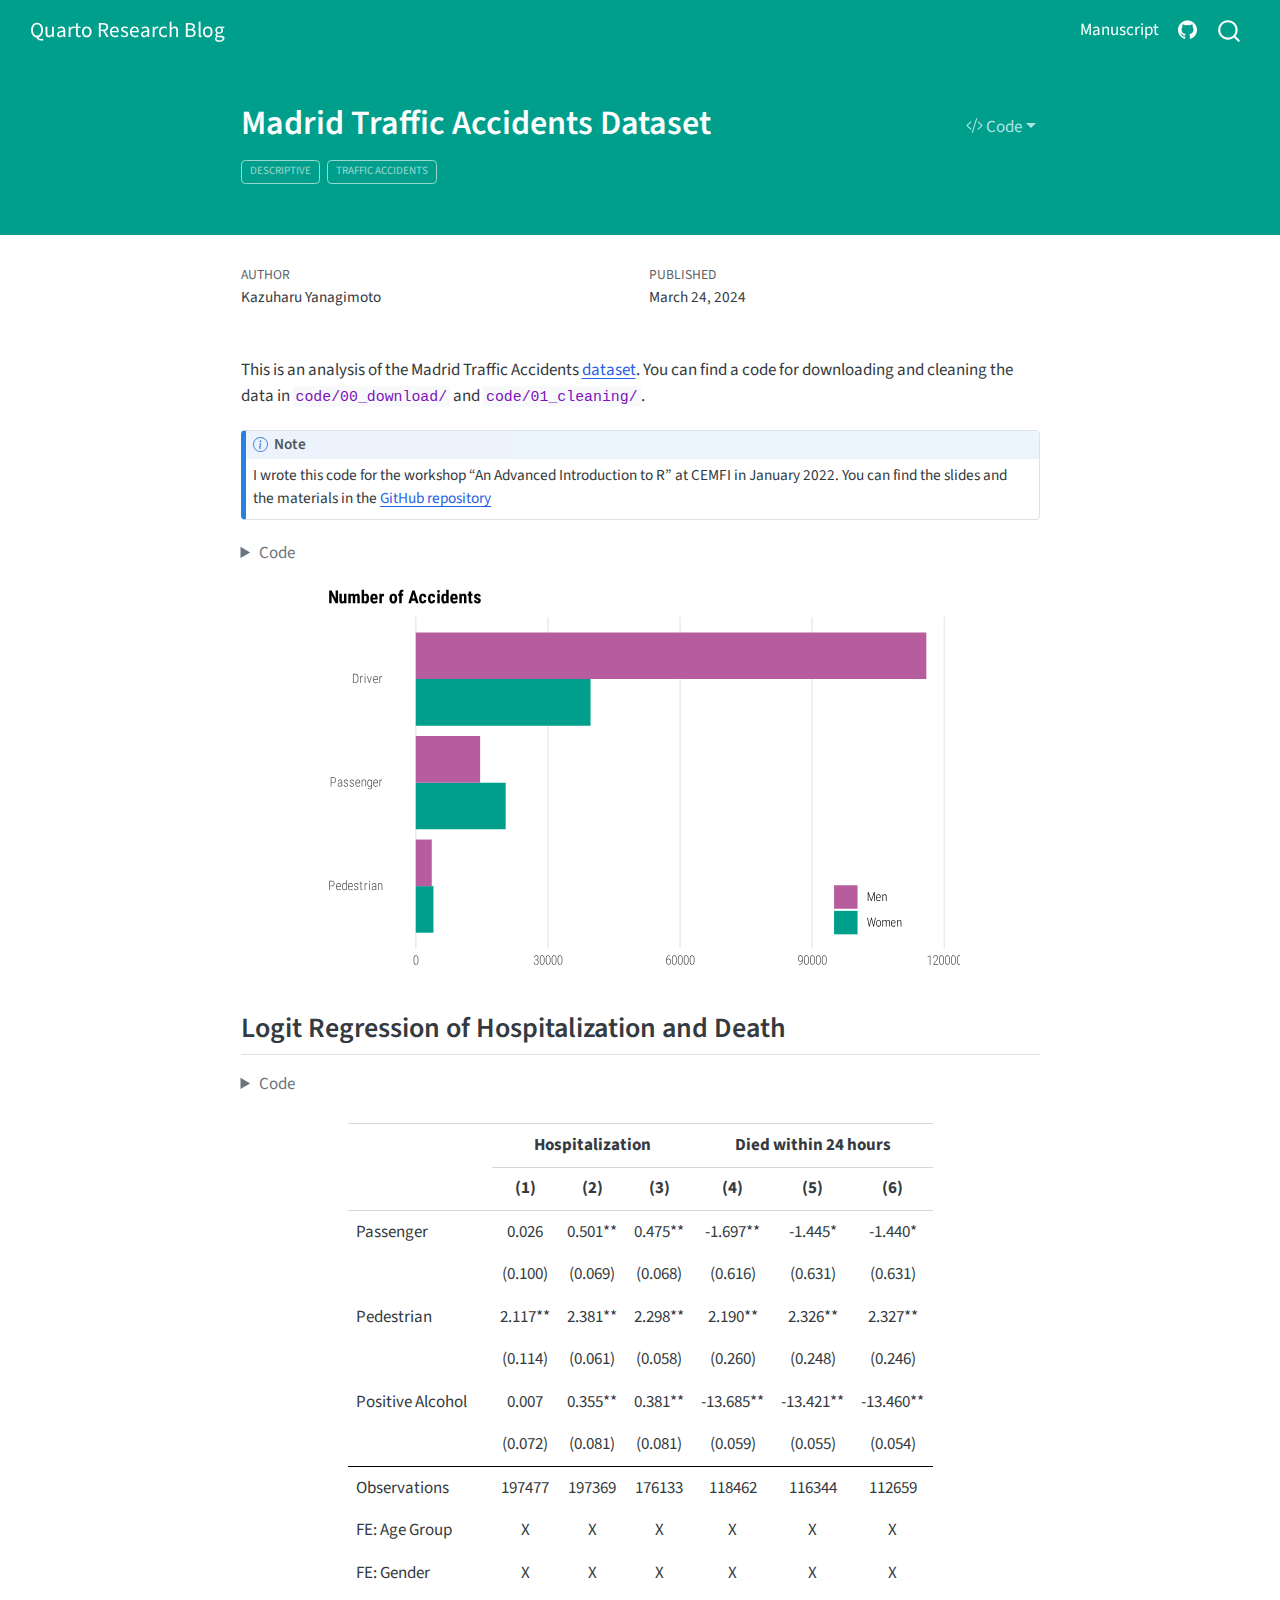
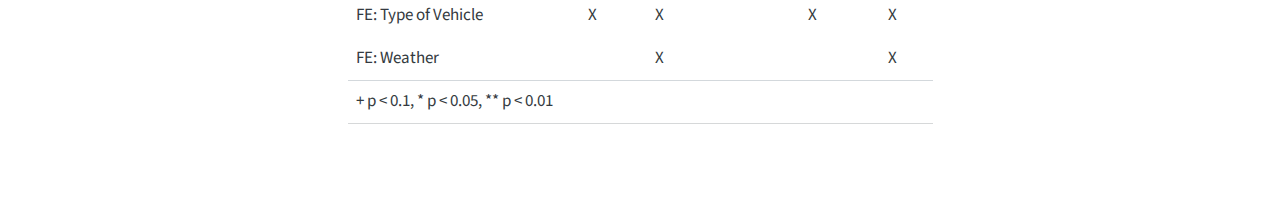
==== commit db4d4876: "Built site for gh-pages" ====
--- a/posts/240324_accident_bike/index.html
+++ b/posts/240324_accident_bike/index.html
@@ -2,7 +2,7 @@
 <html xmlns="http://www.w3.org/1999/xhtml" lang="en" xml:lang="en"><head>
 
 <meta charset="utf-8">
-<meta name="generator" content="quarto-1.6.40">
+<meta name="generator" content="quarto-1.6.43">
 
 <meta name="viewport" content="width=device-width, initial-scale=1.0, user-scalable=yes">
 
@@ -72,10 +72,10 @@
 <script src="../../site_libs/quarto-html/tippy.umd.min.js"></script>
 <script src="../../site_libs/quarto-html/anchor.min.js"></script>
 <link href="../../site_libs/quarto-html/tippy.css" rel="stylesheet">
-<link href="../../site_libs/quarto-html/quarto-syntax-highlighting-549806ee2085284f45b00abea8c6df48.css" rel="stylesheet" id="quarto-text-highlighting-styles">
+<link href="../../site_libs/quarto-html/quarto-syntax-highlighting-d4d76bf8491c20bad77d141916dc28e1.css" rel="stylesheet" id="quarto-text-highlighting-styles">
 <script src="../../site_libs/bootstrap/bootstrap.min.js"></script>
 <link href="../../site_libs/bootstrap/bootstrap-icons.css" rel="stylesheet">
-<link href="../../site_libs/bootstrap/bootstrap-6beba3bed89c13d246c0038d52ff128a.min.css" rel="stylesheet" append-hash="true" id="quarto-bootstrap" data-mode="light">
+<link href="../../site_libs/bootstrap/bootstrap-a579d7f8b922713c92f2a4d0a0af8994.min.css" rel="stylesheet" append-hash="true" id="quarto-bootstrap" data-mode="light">
 <script id="quarto-search-options" type="application/json">{
   "location": "navbar",
   "copy-button": false,
@@ -124,6 +124,10 @@
 </button>
           <div class="collapse navbar-collapse" id="navbarCollapse">
             <ul class="navbar-nav navbar-nav-scroll ms-auto">
+  <li class="nav-item">
+    <a class="nav-link" href="../../manuscript/main.pdf"> 
+<span class="menu-text">Manuscript</span></a>
+  </li>  
   <li class="nav-item compact">
     <a class="nav-link" href="https://github.com/kazuyanagimoto/quarto-research-blog"> <i class="bi bi-github" role="img">
 </i> 
@@ -198,18 +202,21 @@
 <details class="code-fold">
 <summary>Code</summary>
 <div class="sourceCode cell-code" id="cb1"><pre class="sourceCode r code-with-copy"><code class="sourceCode r"><span id="cb1-1"><a href="#cb1-1" aria-hidden="true" tabindex="-1"></a>accident_bike <span class="sc">|&gt;</span></span>
-<span id="cb1-2"><a href="#cb1-2" aria-hidden="true" tabindex="-1"></a>  <span class="fu">ggplot</span>(<span class="fu">aes</span>(<span class="at">x =</span> <span class="fu">fct_rev</span>(type_person), <span class="at">fill =</span> <span class="fu">fct_rev</span>(gender))) <span class="sc">+</span></span>
-<span id="cb1-3"><a href="#cb1-3" aria-hidden="true" tabindex="-1"></a>  <span class="fu">geom_bar</span>(<span class="at">position =</span> <span class="st">"dodge"</span>) <span class="sc">+</span></span>
-<span id="cb1-4"><a href="#cb1-4" aria-hidden="true" tabindex="-1"></a>  <span class="fu">coord_flip</span>() <span class="sc">+</span></span>
-<span id="cb1-5"><a href="#cb1-5" aria-hidden="true" tabindex="-1"></a>  <span class="fu">scale_fill_gender</span>() <span class="sc">+</span></span>
-<span id="cb1-6"><a href="#cb1-6" aria-hidden="true" tabindex="-1"></a>  <span class="fu">labs</span>(<span class="at">x =</span> <span class="cn">NULL</span>, <span class="at">y =</span> <span class="cn">NULL</span>, <span class="at">fill =</span> <span class="cn">NULL</span>, <span class="at">title =</span> <span class="st">"Number of Accidents"</span>) <span class="sc">+</span></span>
-<span id="cb1-7"><a href="#cb1-7" aria-hidden="true" tabindex="-1"></a>  <span class="fu">theme</span>(<span class="at">legend.position =</span> <span class="fu">c</span>(<span class="fl">0.85</span>, <span class="fl">0.1</span>), <span class="at">panel.grid.major.y =</span> <span class="fu">element_blank</span>()) <span class="sc">+</span></span>
-<span id="cb1-8"><a href="#cb1-8" aria-hidden="true" tabindex="-1"></a>  <span class="fu">guides</span>(<span class="at">fill =</span> <span class="fu">guide_legend</span>(<span class="at">reverse =</span> <span class="cn">TRUE</span>))</span></code><button title="Copy to Clipboard" class="code-copy-button"><i class="bi"></i></button></pre></div>
+<span id="cb1-2"><a href="#cb1-2" aria-hidden="true" tabindex="-1"></a>  <span class="fu">ggplot</span>(<span class="fu">aes</span>(</span>
+<span id="cb1-3"><a href="#cb1-3" aria-hidden="true" tabindex="-1"></a>    <span class="at">x =</span> forcats<span class="sc">::</span><span class="fu">fct_rev</span>(type_person),</span>
+<span id="cb1-4"><a href="#cb1-4" aria-hidden="true" tabindex="-1"></a>    <span class="at">fill =</span> forcats<span class="sc">::</span><span class="fu">fct_rev</span>(gender)</span>
+<span id="cb1-5"><a href="#cb1-5" aria-hidden="true" tabindex="-1"></a>  )) <span class="sc">+</span></span>
+<span id="cb1-6"><a href="#cb1-6" aria-hidden="true" tabindex="-1"></a>  <span class="fu">geom_bar</span>(<span class="at">position =</span> <span class="st">"dodge"</span>) <span class="sc">+</span></span>
+<span id="cb1-7"><a href="#cb1-7" aria-hidden="true" tabindex="-1"></a>  <span class="fu">coord_flip</span>() <span class="sc">+</span></span>
+<span id="cb1-8"><a href="#cb1-8" aria-hidden="true" tabindex="-1"></a>  <span class="fu">scale_fill_gender</span>() <span class="sc">+</span></span>
+<span id="cb1-9"><a href="#cb1-9" aria-hidden="true" tabindex="-1"></a>  <span class="fu">labs</span>(<span class="at">x =</span> <span class="cn">NULL</span>, <span class="at">y =</span> <span class="cn">NULL</span>, <span class="at">fill =</span> <span class="cn">NULL</span>, <span class="at">title =</span> <span class="st">"Number of Accidents"</span>) <span class="sc">+</span></span>
+<span id="cb1-10"><a href="#cb1-10" aria-hidden="true" tabindex="-1"></a>  <span class="fu">theme</span>(<span class="at">legend.position =</span> <span class="fu">c</span>(<span class="fl">0.85</span>, <span class="fl">0.1</span>), <span class="at">panel.grid.major.y =</span> <span class="fu">element_blank</span>()) <span class="sc">+</span></span>
+<span id="cb1-11"><a href="#cb1-11" aria-hidden="true" tabindex="-1"></a>  <span class="fu">guides</span>(<span class="at">fill =</span> <span class="fu">guide_legend</span>(<span class="at">reverse =</span> <span class="cn">TRUE</span>))</span></code><button title="Copy to Clipboard" class="code-copy-button"><i class="bi"></i></button></pre></div>
 </details>
 <div class="cell-output-display">
 <div class="quarto-figure quarto-figure-center">
 <figure class="figure">
-<p><img src="index_files/figure-html/figure-num-accidents-1.png" class="img-fluid quarto-figure quarto-figure-center figure-img" style="width:80.0%"></p>
+<p><img src="index_files/figure-html/figure-num-accidents-1.svg" class="img-fluid quarto-figure quarto-figure-center figure-img" style="width:80.0%"></p>
 </figure>
 </div>
 </div>
@@ -300,8 +307,8 @@
 
     <script>
 
-      function styleCell_dxio2woqhrabo6rxj6i5(i, j, css_id) {
-          var table = document.getElementById("tinytable_dxio2woqhrabo6rxj6i5");
+      function styleCell_jaj31jfezf5oqmidicxv(i, j, css_id) {
+          var table = document.getElementById("tinytable_jaj31jfezf5oqmidicxv");
           var cell = table.rows[i]?.cells[j];  // Safe navigation to avoid errors
           if (cell) {
               console.log(`Styling cell at (${i}, ${j}) with class ${css_id}`);
@@ -311,7 +318,7 @@
           }
       }
       function insertSpanRow(i, colspan, content) {
-        var table = document.getElementById('tinytable_dxio2woqhrabo6rxj6i5');
+        var table = document.getElementById('tinytable_jaj31jfezf5oqmidicxv');
         var newRow = table.insertRow(i);
         var newCell = newRow.insertCell(0);
         newCell.setAttribute("colspan", colspan);
@@ -319,8 +326,8 @@
         // this may be unsafe, but innerText does not interpret <br>
         newCell.innerHTML = content;
       }
-      function spanCell_dxio2woqhrabo6rxj6i5(i, j, rowspan, colspan) {
-        var table = document.getElementById("tinytable_dxio2woqhrabo6rxj6i5");
+      function spanCell_jaj31jfezf5oqmidicxv(i, j, rowspan, colspan) {
+        var table = document.getElementById("tinytable_jaj31jfezf5oqmidicxv");
         const targetRow = table.rows[i];
         const targetCell = targetRow.cells[j];
         for (let r = 0; r < rowspan; r++) {
@@ -350,23 +357,23 @@
       window.addEventListener('load', function () {
           var cellsToStyle = [
             // tinytable style arrays after
-          { positions: [ { i: 3, j: 1 }, { i: 4, j: 1 }, { i: 2, j: 1 }, { i: 11, j: 1 }, { i: 8, j: 1 }, { i: 5, j: 1 }, { i: 6, j: 1 }, { i: 2, j: 2 }, { i: 3, j: 2 }, { i: 9, j: 1 }, { i: 10, j: 1 }, { i: 6, j: 2 }, { i: 11, j: 2 }, { i: 4, j: 2 }, { i: 5, j: 2 }, { i: 10, j: 2 }, { i: 2, j: 3 }, { i: 8, j: 2 }, { i: 9, j: 2 }, { i: 5, j: 3 }, { i: 6, j: 3 }, { i: 3, j: 3 }, { i: 4, j: 3 }, { i: 9, j: 3 }, { i: 10, j: 3 }, { i: 11, j: 3 }, { i: 8, j: 3 }, { i: 4, j: 4 }, { i: 5, j: 4 }, { i: 2, j: 4 }, { i: 3, j: 4 }, { i: 8, j: 4 }, { i: 9, j: 4 }, { i: 6, j: 4 }, { i: 11, j: 4 }, { i: 3, j: 5 }, { i: 4, j: 5 }, { i: 10, j: 4 }, { i: 2, j: 5 }, { i: 11, j: 5 }, { i: 8, j: 5 }, { i: 5, j: 5 }, { i: 6, j: 5 }, { i: 2, j: 6 }, { i: 3, j: 6 }, { i: 9, j: 5 }, { i: 10, j: 5 }, { i: 6, j: 6 }, { i: 11, j: 6 }, { i: 4, j: 6 }, { i: 5, j: 6 }, { i: 10, j: 6 }, { i: 8, j: 6 }, { i: 9, j: 6 },  ], css_id: 'tinytable_css_zcvyfjo62ixx9r2g4r0x',}, 
-          { positions: [ { i: 7, j: 2 }, { i: 7, j: 1 }, { i: 7, j: 6 }, { i: 7, j: 3 }, { i: 7, j: 4 }, { i: 7, j: 5 },  ], css_id: 'tinytable_css_szcme4gik97iogeggof5',}, 
-          { positions: [ { i: 12, j: 0 },  ], css_id: 'tinytable_css_rvln1uqjgcwoe6ol1dyz',}, 
-          { positions: [ { i: 1, j: 0 },  ], css_id: 'tinytable_css_pjv6cylceyuz1c02jso4',}, 
-          { positions: [ { i: 1, j: 1 }, { i: 1, j: 2 }, { i: 1, j: 3 }, { i: 1, j: 4 }, { i: 1, j: 5 }, { i: 1, j: 6 },  ], css_id: 'tinytable_css_ngr6v48g940i7y32dfrk',}, 
-          { positions: [ { i: 0, j: 2 }, { i: 0, j: 1 },  ], css_id: 'tinytable_css_ej28m6cuknp6tetwb50n',}, 
-          { positions: [ { i: 12, j: 1 }, { i: 12, j: 2 }, { i: 12, j: 3 }, { i: 12, j: 4 }, { i: 12, j: 5 }, { i: 12, j: 6 },  ], css_id: 'tinytable_css_aqqwmvk3ti8w5wyntl8n',}, 
-          { positions: [ { i: 0, j: 6 }, { i: 0, j: 3 }, { i: 0, j: 4 }, { i: 0, j: 5 },  ], css_id: 'tinytable_css_7ggr6mk7tdgksm8cb7nq',}, 
-          { positions: [ { i: 2, j: 0 }, { i: 3, j: 0 }, { i: 4, j: 0 }, { i: 5, j: 0 }, { i: 6, j: 0 }, { i: 11, j: 0 }, { i: 8, j: 0 }, { i: 9, j: 0 }, { i: 10, j: 0 },  ], css_id: 'tinytable_css_61lv0598ma37rtmzsvtm',}, 
-          { positions: [ { i: 0, j: 0 },  ], css_id: 'tinytable_css_37kjndy7e4ylendcuff7',}, 
-          { positions: [ { i: 7, j: 0 },  ], css_id: 'tinytable_css_0elqsrqsyuss995psrap',}, 
+          { positions: [ { i: 0, j: 6 }, { i: 0, j: 3 }, { i: 0, j: 4 }, { i: 0, j: 5 },  ], css_id: 'tinytable_css_vtth2kzrvvx0fmk8c063',}, 
+          { positions: [ { i: 12, j: 1 }, { i: 12, j: 2 }, { i: 12, j: 3 }, { i: 12, j: 4 }, { i: 12, j: 5 }, { i: 12, j: 6 },  ], css_id: 'tinytable_css_wzvrm2jjsy6m3ndqfp5t',}, 
+          { positions: [ { i: 7, j: 2 }, { i: 7, j: 1 }, { i: 7, j: 6 }, { i: 7, j: 3 }, { i: 7, j: 4 }, { i: 7, j: 5 },  ], css_id: 'tinytable_css_extmg4jzvklmzpqgvswq',}, 
+          { positions: [ { i: 3, j: 1 }, { i: 4, j: 1 }, { i: 2, j: 1 }, { i: 11, j: 1 }, { i: 8, j: 1 }, { i: 5, j: 1 }, { i: 6, j: 1 }, { i: 2, j: 2 }, { i: 3, j: 2 }, { i: 9, j: 1 }, { i: 10, j: 1 }, { i: 6, j: 2 }, { i: 11, j: 2 }, { i: 4, j: 2 }, { i: 5, j: 2 }, { i: 10, j: 2 }, { i: 2, j: 3 }, { i: 8, j: 2 }, { i: 9, j: 2 }, { i: 5, j: 3 }, { i: 6, j: 3 }, { i: 3, j: 3 }, { i: 4, j: 3 }, { i: 9, j: 3 }, { i: 10, j: 3 }, { i: 11, j: 3 }, { i: 8, j: 3 }, { i: 4, j: 4 }, { i: 5, j: 4 }, { i: 2, j: 4 }, { i: 3, j: 4 }, { i: 8, j: 4 }, { i: 9, j: 4 }, { i: 6, j: 4 }, { i: 11, j: 4 }, { i: 3, j: 5 }, { i: 4, j: 5 }, { i: 10, j: 4 }, { i: 2, j: 5 }, { i: 11, j: 5 }, { i: 8, j: 5 }, { i: 5, j: 5 }, { i: 6, j: 5 }, { i: 2, j: 6 }, { i: 3, j: 6 }, { i: 9, j: 5 }, { i: 10, j: 5 }, { i: 6, j: 6 }, { i: 11, j: 6 }, { i: 4, j: 6 }, { i: 5, j: 6 }, { i: 10, j: 6 }, { i: 8, j: 6 }, { i: 9, j: 6 },  ], css_id: 'tinytable_css_y7mfvx9u7s6pgzjd6ye2',}, 
+          { positions: [ { i: 0, j: 2 }, { i: 0, j: 1 },  ], css_id: 'tinytable_css_vubr2ml2uyiolf7kc0p8',}, 
+          { positions: [ { i: 1, j: 1 }, { i: 1, j: 2 }, { i: 1, j: 3 }, { i: 1, j: 4 }, { i: 1, j: 5 }, { i: 1, j: 6 },  ], css_id: 'tinytable_css_ing0z6x63t5aljkuhr8t',}, 
+          { positions: [ { i: 12, j: 0 },  ], css_id: 'tinytable_css_lhrvgzd6z3825x4t6n9n',}, 
+          { positions: [ { i: 7, j: 0 },  ], css_id: 'tinytable_css_ctuiw5qn7zp6qp9ranjf',}, 
+          { positions: [ { i: 2, j: 0 }, { i: 3, j: 0 }, { i: 4, j: 0 }, { i: 5, j: 0 }, { i: 6, j: 0 }, { i: 11, j: 0 }, { i: 8, j: 0 }, { i: 9, j: 0 }, { i: 10, j: 0 },  ], css_id: 'tinytable_css_fwfnrhlttgl2busxg0xo',}, 
+          { positions: [ { i: 0, j: 0 },  ], css_id: 'tinytable_css_de0nznpre4k51jpakk9n',}, 
+          { positions: [ { i: 1, j: 0 },  ], css_id: 'tinytable_css_lpp37wp7wa27vc7er9bl',}, 
           ];
 
           // Loop over the arrays to style the cells
           cellsToStyle.forEach(function (group) {
               group.positions.forEach(function (cell) {
-                  styleCell_dxio2woqhrabo6rxj6i5(cell.i, cell.j, group.css_id);
+                  styleCell_jaj31jfezf5oqmidicxv(cell.i, cell.j, group.css_id);
               });
           });
       });
@@ -374,20 +381,20 @@
 
     <style>
       /* tinytable css entries after */
-      .table td.tinytable_css_zcvyfjo62ixx9r2g4r0x, .table th.tinytable_css_zcvyfjo62ixx9r2g4r0x { text-align: center; }
-      .table td.tinytable_css_szcme4gik97iogeggof5, .table th.tinytable_css_szcme4gik97iogeggof5 { text-align: center; border-bottom: solid black 0.05em; }
-      .table td.tinytable_css_rvln1uqjgcwoe6ol1dyz, .table th.tinytable_css_rvln1uqjgcwoe6ol1dyz { text-align: left; border-bottom: solid #d3d8dc 0.1em; }
-      .table td.tinytable_css_pjv6cylceyuz1c02jso4, .table th.tinytable_css_pjv6cylceyuz1c02jso4 { text-align: left; border-bottom: solid #d3d8dc 0.05em; }
-      .table td.tinytable_css_ngr6v48g940i7y32dfrk, .table th.tinytable_css_ngr6v48g940i7y32dfrk { text-align: center; border-bottom: solid #d3d8dc 0.05em; }
-      .table td.tinytable_css_ej28m6cuknp6tetwb50n, .table th.tinytable_css_ej28m6cuknp6tetwb50n { text-align: center; border-top: solid #d3d8dc 0.1em; text-align: center; border-bottom: solid #d3d8dc 0.05em; }
-      .table td.tinytable_css_aqqwmvk3ti8w5wyntl8n, .table th.tinytable_css_aqqwmvk3ti8w5wyntl8n { text-align: center; border-bottom: solid #d3d8dc 0.1em; }
-      .table td.tinytable_css_7ggr6mk7tdgksm8cb7nq, .table th.tinytable_css_7ggr6mk7tdgksm8cb7nq { text-align: center; border-top: solid #d3d8dc 0.1em; text-align: center; }
-      .table td.tinytable_css_61lv0598ma37rtmzsvtm, .table th.tinytable_css_61lv0598ma37rtmzsvtm { text-align: left; }
-      .table td.tinytable_css_37kjndy7e4ylendcuff7, .table th.tinytable_css_37kjndy7e4ylendcuff7 { text-align: left; border-top: solid #d3d8dc 0.1em; text-align: center; }
-      .table td.tinytable_css_0elqsrqsyuss995psrap, .table th.tinytable_css_0elqsrqsyuss995psrap { text-align: left; border-bottom: solid black 0.05em; }
+      .table td.tinytable_css_vtth2kzrvvx0fmk8c063, .table th.tinytable_css_vtth2kzrvvx0fmk8c063 { text-align: center; border-top: solid #d3d8dc 0.1em; text-align: center; }
+      .table td.tinytable_css_wzvrm2jjsy6m3ndqfp5t, .table th.tinytable_css_wzvrm2jjsy6m3ndqfp5t { text-align: center; border-bottom: solid #d3d8dc 0.1em; }
+      .table td.tinytable_css_extmg4jzvklmzpqgvswq, .table th.tinytable_css_extmg4jzvklmzpqgvswq { text-align: center; border-bottom: solid black 0.05em; }
+      .table td.tinytable_css_y7mfvx9u7s6pgzjd6ye2, .table th.tinytable_css_y7mfvx9u7s6pgzjd6ye2 { text-align: center; }
+      .table td.tinytable_css_vubr2ml2uyiolf7kc0p8, .table th.tinytable_css_vubr2ml2uyiolf7kc0p8 { text-align: center; border-top: solid #d3d8dc 0.1em; text-align: center; border-bottom: solid #d3d8dc 0.05em; }
+      .table td.tinytable_css_ing0z6x63t5aljkuhr8t, .table th.tinytable_css_ing0z6x63t5aljkuhr8t { text-align: center; border-bottom: solid #d3d8dc 0.05em; }
+      .table td.tinytable_css_lhrvgzd6z3825x4t6n9n, .table th.tinytable_css_lhrvgzd6z3825x4t6n9n { text-align: left; border-bottom: solid #d3d8dc 0.1em; }
+      .table td.tinytable_css_ctuiw5qn7zp6qp9ranjf, .table th.tinytable_css_ctuiw5qn7zp6qp9ranjf { text-align: left; border-bottom: solid black 0.05em; }
+      .table td.tinytable_css_fwfnrhlttgl2busxg0xo, .table th.tinytable_css_fwfnrhlttgl2busxg0xo { text-align: left; }
+      .table td.tinytable_css_de0nznpre4k51jpakk9n, .table th.tinytable_css_de0nznpre4k51jpakk9n { text-align: left; border-top: solid #d3d8dc 0.1em; text-align: center; }
+      .table td.tinytable_css_lpp37wp7wa27vc7er9bl, .table th.tinytable_css_lpp37wp7wa27vc7er9bl { text-align: left; border-bottom: solid #d3d8dc 0.05em; }
     </style>
     <div class="container">
-      <table class="table table-borderless" id="tinytable_dxio2woqhrabo6rxj6i5" style="width: auto; margin-left: auto; margin-right: auto;" data-quarto-disable-processing="true">
+      <table class="table table-borderless" id="tinytable_jaj31jfezf5oqmidicxv" style="width: auto; margin-left: auto; margin-right: auto;" data-quarto-disable-processing="true">
         <thead>
 <tr>
 <th scope="col" align="center" colspan="1"> </th>
@@ -408,44 +415,44 @@
         <tfoot><tr><td colspan="7">+ p &lt; 0.1, * p &lt; 0.05, ** p &lt; 0.01</td></tr></tfoot>
         <tbody>
                 <tr>
-                  <td>Passenger          </td>
-                  <td>0.026  </td>
+                  <td>Passenger</td>
+                  <td>0.026</td>
                   <td>0.501**</td>
                   <td>0.475**</td>
-                  <td>-1.697** </td>
-                  <td>-1.445*  </td>
-                  <td>-1.440*  </td>
+                  <td>-1.697**</td>
+                  <td>-1.445*</td>
+                  <td>-1.440*</td>
                 </tr>
                 <tr>
-                  <td>                   </td>
+                  <td></td>
                   <td>(0.100)</td>
                   <td>(0.069)</td>
                   <td>(0.068)</td>
-                  <td>(0.616)  </td>
-                  <td>(0.631)  </td>
-                  <td>(0.631)  </td>
+                  <td>(0.616)</td>
+                  <td>(0.631)</td>
+                  <td>(0.631)</td>
                 </tr>
                 <tr>
-                  <td>Pedestrian         </td>
+                  <td>Pedestrian</td>
                   <td>2.117**</td>
                   <td>2.381**</td>
                   <td>2.298**</td>
-                  <td>2.190**  </td>
-                  <td>2.326**  </td>
-                  <td>2.327**  </td>
+                  <td>2.190**</td>
+                  <td>2.326**</td>
+                  <td>2.327**</td>
                 </tr>
                 <tr>
-                  <td>                   </td>
+                  <td></td>
                   <td>(0.114)</td>
                   <td>(0.061)</td>
                   <td>(0.058)</td>
-                  <td>(0.260)  </td>
-                  <td>(0.248)  </td>
-                  <td>(0.246)  </td>
+                  <td>(0.260)</td>
+                  <td>(0.248)</td>
+                  <td>(0.246)</td>
                 </tr>
                 <tr>
-                  <td>Positive Alcohol   </td>
-                  <td>0.007  </td>
+                  <td>Positive Alcohol</td>
+                  <td>0.007</td>
                   <td>0.355**</td>
                   <td>0.381**</td>
                   <td>-13.685**</td>
@@ -453,58 +460,58 @@
                   <td>-13.460**</td>
                 </tr>
                 <tr>
-                  <td>                   </td>
+                  <td></td>
                   <td>(0.072)</td>
                   <td>(0.081)</td>
                   <td>(0.081)</td>
-                  <td>(0.059)  </td>
-                  <td>(0.055)  </td>
-                  <td>(0.054)  </td>
+                  <td>(0.059)</td>
+                  <td>(0.055)</td>
+                  <td>(0.054)</td>
                 </tr>
                 <tr>
-                  <td>Observations       </td>
-                  <td>197477 </td>
-                  <td>197369 </td>
-                  <td>176133 </td>
-                  <td>118462   </td>
-                  <td>116344   </td>
-                  <td>112659   </td>
+                  <td>Observations</td>
+                  <td>197477</td>
+                  <td>197369</td>
+                  <td>176133</td>
+                  <td>118462</td>
+                  <td>116344</td>
+                  <td>112659</td>
                 </tr>
                 <tr>
-                  <td>FE: Age Group      </td>
-                  <td>X      </td>
-                  <td>X      </td>
-                  <td>X      </td>
-                  <td>X        </td>
-                  <td>X        </td>
-                  <td>X        </td>
+                  <td>FE: Age Group</td>
+                  <td>X</td>
+                  <td>X</td>
+                  <td>X</td>
+                  <td>X</td>
+                  <td>X</td>
+                  <td>X</td>
                 </tr>
                 <tr>
-                  <td>FE: Gender         </td>
-                  <td>X      </td>
-                  <td>X      </td>
-                  <td>X      </td>
-                  <td>X        </td>
-                  <td>X        </td>
-                  <td>X        </td>
+                  <td>FE: Gender</td>
+                  <td>X</td>
+                  <td>X</td>
+                  <td>X</td>
+                  <td>X</td>
+                  <td>X</td>
+                  <td>X</td>
                 </tr>
                 <tr>
                   <td>FE: Type of Vehicle</td>
-                  <td>       </td>
-                  <td>X      </td>
-                  <td>X      </td>
-                  <td>         </td>
-                  <td>X        </td>
-                  <td>X        </td>
+                  <td></td>
+                  <td>X</td>
+                  <td>X</td>
+                  <td></td>
+                  <td>X</td>
+                  <td>X</td>
                 </tr>
                 <tr>
-                  <td>FE: Weather        </td>
-                  <td>       </td>
-                  <td>       </td>
-                  <td>X      </td>
-                  <td>         </td>
-                  <td>         </td>
-                  <td>X        </td>
+                  <td>FE: Weather</td>
+                  <td></td>
+                  <td></td>
+                  <td>X</td>
+                  <td></td>
+                  <td></td>
+                  <td>X</td>
                 </tr>
         </tbody>
       </table>
@@ -1006,133 +1013,123 @@
 <span id="cb3-17"><a href="#cb3-17" aria-hidden="true" tabindex="-1"></a></span>
 <span id="cb3-18"><a href="#cb3-18" aria-hidden="true" tabindex="-1"></a>:::</span>
 <span id="cb3-19"><a href="#cb3-19" aria-hidden="true" tabindex="-1"></a></span>
-<span id="cb3-22"><a href="#cb3-22" aria-hidden="true" tabindex="-1"></a><span class="in">```{r}</span></span>
-<span id="cb3-23"><a href="#cb3-23" aria-hidden="true" tabindex="-1"></a><span class="co">#| label: setup</span></span>
-<span id="cb3-24"><a href="#cb3-24" aria-hidden="true" tabindex="-1"></a><span class="co">#| include: false</span></span>
-<span id="cb3-25"><a href="#cb3-25" aria-hidden="true" tabindex="-1"></a>knitr<span class="sc">::</span>opts_chunk<span class="sc">$</span><span class="fu">set</span>(</span>
-<span id="cb3-26"><a href="#cb3-26" aria-hidden="true" tabindex="-1"></a>  <span class="at">fig.width =</span> <span class="dv">6</span>,</span>
-<span id="cb3-27"><a href="#cb3-27" aria-hidden="true" tabindex="-1"></a>  <span class="at">fig.height =</span> (<span class="dv">6</span> <span class="sc">*</span> <span class="fl">0.618</span>),</span>
-<span id="cb3-28"><a href="#cb3-28" aria-hidden="true" tabindex="-1"></a>  <span class="at">out.width =</span> <span class="st">"80%"</span>,</span>
-<span id="cb3-29"><a href="#cb3-29" aria-hidden="true" tabindex="-1"></a>  <span class="at">fig.align =</span> <span class="st">"center"</span>,</span>
-<span id="cb3-30"><a href="#cb3-30" aria-hidden="true" tabindex="-1"></a>  <span class="at">fig.retina =</span> <span class="dv">3</span>,</span>
-<span id="cb3-31"><a href="#cb3-31" aria-hidden="true" tabindex="-1"></a>  <span class="at">collapse =</span> <span class="cn">TRUE</span></span>
-<span id="cb3-32"><a href="#cb3-32" aria-hidden="true" tabindex="-1"></a>)</span>
-<span id="cb3-33"><a href="#cb3-33" aria-hidden="true" tabindex="-1"></a><span class="in">```</span></span>
-<span id="cb3-34"><a href="#cb3-34" aria-hidden="true" tabindex="-1"></a></span>
-<span id="cb3-35"><a href="#cb3-35" aria-hidden="true" tabindex="-1"></a></span>
-<span id="cb3-38"><a href="#cb3-38" aria-hidden="true" tabindex="-1"></a><span class="in">```{r}</span></span>
-<span id="cb3-39"><a href="#cb3-39" aria-hidden="true" tabindex="-1"></a><span class="co">#| label: library-data</span></span>
-<span id="cb3-40"><a href="#cb3-40" aria-hidden="true" tabindex="-1"></a><span class="co">#| include: false</span></span>
-<span id="cb3-41"><a href="#cb3-41" aria-hidden="true" tabindex="-1"></a><span class="fu">library</span>(tidyverse)</span>
-<span id="cb3-42"><a href="#cb3-42" aria-hidden="true" tabindex="-1"></a><span class="fu">library</span>(fixest)</span>
-<span id="cb3-43"><a href="#cb3-43" aria-hidden="true" tabindex="-1"></a><span class="fu">library</span>(tinytable)</span>
-<span id="cb3-44"><a href="#cb3-44" aria-hidden="true" tabindex="-1"></a><span class="fu">library</span>(modelsummary)</span>
-<span id="cb3-45"><a href="#cb3-45" aria-hidden="true" tabindex="-1"></a><span class="fu">library</span>(targets)</span>
-<span id="cb3-46"><a href="#cb3-46" aria-hidden="true" tabindex="-1"></a></span>
-<span id="cb3-47"><a href="#cb3-47" aria-hidden="true" tabindex="-1"></a><span class="fu">tar_config_set</span>(</span>
-<span id="cb3-48"><a href="#cb3-48" aria-hidden="true" tabindex="-1"></a>  <span class="at">store =</span> here<span class="sc">::</span><span class="fu">here</span>(<span class="st">"_targets"</span>),</span>
-<span id="cb3-49"><a href="#cb3-49" aria-hidden="true" tabindex="-1"></a>  <span class="at">script =</span> here<span class="sc">::</span><span class="fu">here</span>(<span class="st">"_targets.R"</span>)</span>
-<span id="cb3-50"><a href="#cb3-50" aria-hidden="true" tabindex="-1"></a>)</span>
-<span id="cb3-51"><a href="#cb3-51" aria-hidden="true" tabindex="-1"></a></span>
-<span id="cb3-52"><a href="#cb3-52" aria-hidden="true" tabindex="-1"></a><span class="fu">tar_load</span>(<span class="fu">c</span>(accident_bike))</span>
-<span id="cb3-53"><a href="#cb3-53" aria-hidden="true" tabindex="-1"></a><span class="fu">invisible</span>(<span class="fu">list2env</span>(<span class="fu">tar_read</span>(fns_graphics), .GlobalEnv))</span>
-<span id="cb3-54"><a href="#cb3-54" aria-hidden="true" tabindex="-1"></a></span>
-<span id="cb3-55"><a href="#cb3-55" aria-hidden="true" tabindex="-1"></a><span class="fu">theme_set</span>(<span class="fu">theme_proj</span>())</span>
-<span id="cb3-56"><a href="#cb3-56" aria-hidden="true" tabindex="-1"></a><span class="in">```</span></span>
-<span id="cb3-57"><a href="#cb3-57" aria-hidden="true" tabindex="-1"></a></span>
-<span id="cb3-60"><a href="#cb3-60" aria-hidden="true" tabindex="-1"></a><span class="in">```{r}</span></span>
-<span id="cb3-61"><a href="#cb3-61" aria-hidden="true" tabindex="-1"></a><span class="co">#| label: figure-num-accidents</span></span>
-<span id="cb3-62"><a href="#cb3-62" aria-hidden="true" tabindex="-1"></a>accident_bike <span class="sc">|&gt;</span></span>
-<span id="cb3-63"><a href="#cb3-63" aria-hidden="true" tabindex="-1"></a>  <span class="fu">ggplot</span>(<span class="fu">aes</span>(<span class="at">x =</span> <span class="fu">fct_rev</span>(type_person), <span class="at">fill =</span> <span class="fu">fct_rev</span>(gender))) <span class="sc">+</span></span>
-<span id="cb3-64"><a href="#cb3-64" aria-hidden="true" tabindex="-1"></a>  <span class="fu">geom_bar</span>(<span class="at">position =</span> <span class="st">"dodge"</span>) <span class="sc">+</span></span>
-<span id="cb3-65"><a href="#cb3-65" aria-hidden="true" tabindex="-1"></a>  <span class="fu">coord_flip</span>() <span class="sc">+</span></span>
-<span id="cb3-66"><a href="#cb3-66" aria-hidden="true" tabindex="-1"></a>  <span class="fu">scale_fill_gender</span>() <span class="sc">+</span></span>
-<span id="cb3-67"><a href="#cb3-67" aria-hidden="true" tabindex="-1"></a>  <span class="fu">labs</span>(<span class="at">x =</span> <span class="cn">NULL</span>, <span class="at">y =</span> <span class="cn">NULL</span>, <span class="at">fill =</span> <span class="cn">NULL</span>, <span class="at">title =</span> <span class="st">"Number of Accidents"</span>) <span class="sc">+</span></span>
-<span id="cb3-68"><a href="#cb3-68" aria-hidden="true" tabindex="-1"></a>  <span class="fu">theme</span>(<span class="at">legend.position =</span> <span class="fu">c</span>(<span class="fl">0.85</span>, <span class="fl">0.1</span>), <span class="at">panel.grid.major.y =</span> <span class="fu">element_blank</span>()) <span class="sc">+</span></span>
-<span id="cb3-69"><a href="#cb3-69" aria-hidden="true" tabindex="-1"></a>  <span class="fu">guides</span>(<span class="at">fill =</span> <span class="fu">guide_legend</span>(<span class="at">reverse =</span> <span class="cn">TRUE</span>))</span>
-<span id="cb3-70"><a href="#cb3-70" aria-hidden="true" tabindex="-1"></a><span class="in">```</span></span>
-<span id="cb3-71"><a href="#cb3-71" aria-hidden="true" tabindex="-1"></a></span>
-<span id="cb3-72"><a href="#cb3-72" aria-hidden="true" tabindex="-1"></a></span>
-<span id="cb3-73"><a href="#cb3-73" aria-hidden="true" tabindex="-1"></a><span class="fu">## Logit Regression of Hospitalization and Death</span></span>
-<span id="cb3-74"><a href="#cb3-74" aria-hidden="true" tabindex="-1"></a></span>
-<span id="cb3-77"><a href="#cb3-77" aria-hidden="true" tabindex="-1"></a><span class="in">```{r}</span></span>
-<span id="cb3-78"><a href="#cb3-78" aria-hidden="true" tabindex="-1"></a><span class="co">#| label: table-logit-hospital-death</span></span>
-<span id="cb3-79"><a href="#cb3-79" aria-hidden="true" tabindex="-1"></a>models <span class="ot">&lt;-</span> <span class="fu">list</span>(</span>
-<span id="cb3-80"><a href="#cb3-80" aria-hidden="true" tabindex="-1"></a>  <span class="st">"(1)"</span> <span class="ot">=</span> <span class="fu">feglm</span>(</span>
-<span id="cb3-81"><a href="#cb3-81" aria-hidden="true" tabindex="-1"></a>    is_hospitalized <span class="sc">~</span></span>
-<span id="cb3-82"><a href="#cb3-82" aria-hidden="true" tabindex="-1"></a>      type_person <span class="sc">+</span> positive_alcohol <span class="sc">+</span> positive_drug <span class="sc">|</span> age_c <span class="sc">+</span> gender,</span>
-<span id="cb3-83"><a href="#cb3-83" aria-hidden="true" tabindex="-1"></a>    <span class="at">family =</span> <span class="fu">binomial</span>(logit),</span>
-<span id="cb3-84"><a href="#cb3-84" aria-hidden="true" tabindex="-1"></a>    <span class="at">data =</span> accident_bike</span>
-<span id="cb3-85"><a href="#cb3-85" aria-hidden="true" tabindex="-1"></a>  ),</span>
-<span id="cb3-86"><a href="#cb3-86" aria-hidden="true" tabindex="-1"></a>  <span class="st">"(2)"</span> <span class="ot">=</span> <span class="fu">feglm</span>(</span>
-<span id="cb3-87"><a href="#cb3-87" aria-hidden="true" tabindex="-1"></a>    is_hospitalized <span class="sc">~</span></span>
-<span id="cb3-88"><a href="#cb3-88" aria-hidden="true" tabindex="-1"></a>      type_person <span class="sc">+</span></span>
-<span id="cb3-89"><a href="#cb3-89" aria-hidden="true" tabindex="-1"></a>        positive_alcohol <span class="sc">+</span></span>
-<span id="cb3-90"><a href="#cb3-90" aria-hidden="true" tabindex="-1"></a>        positive_drug <span class="sc">|</span></span>
-<span id="cb3-91"><a href="#cb3-91" aria-hidden="true" tabindex="-1"></a>        age_c <span class="sc">+</span> gender <span class="sc">+</span> type_vehicle,</span>
-<span id="cb3-92"><a href="#cb3-92" aria-hidden="true" tabindex="-1"></a>    <span class="at">family =</span> <span class="fu">binomial</span>(logit),</span>
-<span id="cb3-93"><a href="#cb3-93" aria-hidden="true" tabindex="-1"></a>    <span class="at">data =</span> accident_bike</span>
-<span id="cb3-94"><a href="#cb3-94" aria-hidden="true" tabindex="-1"></a>  ),</span>
-<span id="cb3-95"><a href="#cb3-95" aria-hidden="true" tabindex="-1"></a>  <span class="st">"(3)"</span> <span class="ot">=</span> <span class="fu">feglm</span>(</span>
-<span id="cb3-96"><a href="#cb3-96" aria-hidden="true" tabindex="-1"></a>    is_hospitalized <span class="sc">~</span></span>
-<span id="cb3-97"><a href="#cb3-97" aria-hidden="true" tabindex="-1"></a>      type_person <span class="sc">+</span></span>
-<span id="cb3-98"><a href="#cb3-98" aria-hidden="true" tabindex="-1"></a>        positive_alcohol <span class="sc">+</span></span>
-<span id="cb3-99"><a href="#cb3-99" aria-hidden="true" tabindex="-1"></a>        positive_drug <span class="sc">|</span></span>
-<span id="cb3-100"><a href="#cb3-100" aria-hidden="true" tabindex="-1"></a>        age_c <span class="sc">+</span> gender <span class="sc">+</span> type_vehicle <span class="sc">+</span> weather,</span>
-<span id="cb3-101"><a href="#cb3-101" aria-hidden="true" tabindex="-1"></a>    <span class="at">family =</span> <span class="fu">binomial</span>(logit),</span>
-<span id="cb3-102"><a href="#cb3-102" aria-hidden="true" tabindex="-1"></a>    <span class="at">data =</span> accident_bike</span>
-<span id="cb3-103"><a href="#cb3-103" aria-hidden="true" tabindex="-1"></a>  ),</span>
-<span id="cb3-104"><a href="#cb3-104" aria-hidden="true" tabindex="-1"></a>  <span class="st">"(4)"</span> <span class="ot">=</span> <span class="fu">feglm</span>(</span>
-<span id="cb3-105"><a href="#cb3-105" aria-hidden="true" tabindex="-1"></a>    is_died <span class="sc">~</span> type_person <span class="sc">+</span> positive_alcohol <span class="sc">+</span> positive_drug <span class="sc">|</span> age_c <span class="sc">+</span> gender,</span>
-<span id="cb3-106"><a href="#cb3-106" aria-hidden="true" tabindex="-1"></a>    <span class="at">family =</span> <span class="fu">binomial</span>(logit),</span>
-<span id="cb3-107"><a href="#cb3-107" aria-hidden="true" tabindex="-1"></a>    <span class="at">data =</span> accident_bike</span>
-<span id="cb3-108"><a href="#cb3-108" aria-hidden="true" tabindex="-1"></a>  ),</span>
-<span id="cb3-109"><a href="#cb3-109" aria-hidden="true" tabindex="-1"></a>  <span class="st">"(5)"</span> <span class="ot">=</span> <span class="fu">feglm</span>(</span>
-<span id="cb3-110"><a href="#cb3-110" aria-hidden="true" tabindex="-1"></a>    is_died <span class="sc">~</span></span>
-<span id="cb3-111"><a href="#cb3-111" aria-hidden="true" tabindex="-1"></a>      type_person <span class="sc">+</span></span>
-<span id="cb3-112"><a href="#cb3-112" aria-hidden="true" tabindex="-1"></a>        positive_alcohol <span class="sc">+</span></span>
-<span id="cb3-113"><a href="#cb3-113" aria-hidden="true" tabindex="-1"></a>        positive_drug <span class="sc">|</span></span>
-<span id="cb3-114"><a href="#cb3-114" aria-hidden="true" tabindex="-1"></a>        age_c <span class="sc">+</span> gender <span class="sc">+</span> type_vehicle,</span>
-<span id="cb3-115"><a href="#cb3-115" aria-hidden="true" tabindex="-1"></a>    <span class="at">family =</span> <span class="fu">binomial</span>(logit),</span>
-<span id="cb3-116"><a href="#cb3-116" aria-hidden="true" tabindex="-1"></a>    <span class="at">data =</span> accident_bike</span>
-<span id="cb3-117"><a href="#cb3-117" aria-hidden="true" tabindex="-1"></a>  ),</span>
-<span id="cb3-118"><a href="#cb3-118" aria-hidden="true" tabindex="-1"></a>  <span class="st">"(6)"</span> <span class="ot">=</span> <span class="fu">feglm</span>(</span>
-<span id="cb3-119"><a href="#cb3-119" aria-hidden="true" tabindex="-1"></a>    is_died <span class="sc">~</span></span>
-<span id="cb3-120"><a href="#cb3-120" aria-hidden="true" tabindex="-1"></a>      type_person <span class="sc">+</span></span>
-<span id="cb3-121"><a href="#cb3-121" aria-hidden="true" tabindex="-1"></a>        positive_alcohol <span class="sc">+</span></span>
-<span id="cb3-122"><a href="#cb3-122" aria-hidden="true" tabindex="-1"></a>        positive_drug <span class="sc">|</span></span>
-<span id="cb3-123"><a href="#cb3-123" aria-hidden="true" tabindex="-1"></a>        age_c <span class="sc">+</span> gender <span class="sc">+</span> type_vehicle <span class="sc">+</span> weather,</span>
-<span id="cb3-124"><a href="#cb3-124" aria-hidden="true" tabindex="-1"></a>    <span class="at">family =</span> <span class="fu">binomial</span>(logit),</span>
-<span id="cb3-125"><a href="#cb3-125" aria-hidden="true" tabindex="-1"></a>    <span class="at">data =</span> accident_bike</span>
-<span id="cb3-126"><a href="#cb3-126" aria-hidden="true" tabindex="-1"></a>  )</span>
-<span id="cb3-127"><a href="#cb3-127" aria-hidden="true" tabindex="-1"></a>)</span>
-<span id="cb3-128"><a href="#cb3-128" aria-hidden="true" tabindex="-1"></a></span>
-<span id="cb3-129"><a href="#cb3-129" aria-hidden="true" tabindex="-1"></a>cm <span class="ot">&lt;-</span> <span class="fu">c</span>(</span>
-<span id="cb3-130"><a href="#cb3-130" aria-hidden="true" tabindex="-1"></a>  <span class="st">"type_personPassenger"</span> <span class="ot">=</span> <span class="st">"Passenger"</span>,</span>
-<span id="cb3-131"><a href="#cb3-131" aria-hidden="true" tabindex="-1"></a>  <span class="st">"type_personPedestrian"</span> <span class="ot">=</span> <span class="st">"Pedestrian"</span>,</span>
-<span id="cb3-132"><a href="#cb3-132" aria-hidden="true" tabindex="-1"></a>  <span class="st">"positive_alcoholTRUE"</span> <span class="ot">=</span> <span class="st">"Positive Alcohol"</span></span>
+<span id="cb3-20"><a href="#cb3-20" aria-hidden="true" tabindex="-1"></a></span>
+<span id="cb3-23"><a href="#cb3-23" aria-hidden="true" tabindex="-1"></a><span class="in">```{r}</span></span>
+<span id="cb3-24"><a href="#cb3-24" aria-hidden="true" tabindex="-1"></a><span class="co">#| label: setup</span></span>
+<span id="cb3-25"><a href="#cb3-25" aria-hidden="true" tabindex="-1"></a><span class="co">#| include: false</span></span>
+<span id="cb3-26"><a href="#cb3-26" aria-hidden="true" tabindex="-1"></a><span class="fu">library</span>(dplyr)</span>
+<span id="cb3-27"><a href="#cb3-27" aria-hidden="true" tabindex="-1"></a><span class="fu">library</span>(ggplot2)</span>
+<span id="cb3-28"><a href="#cb3-28" aria-hidden="true" tabindex="-1"></a><span class="fu">library</span>(fixest)</span>
+<span id="cb3-29"><a href="#cb3-29" aria-hidden="true" tabindex="-1"></a><span class="fu">library</span>(tinytable)</span>
+<span id="cb3-30"><a href="#cb3-30" aria-hidden="true" tabindex="-1"></a><span class="fu">library</span>(modelsummary)</span>
+<span id="cb3-31"><a href="#cb3-31" aria-hidden="true" tabindex="-1"></a></span>
+<span id="cb3-32"><a href="#cb3-32" aria-hidden="true" tabindex="-1"></a>targets<span class="sc">::</span><span class="fu">tar_config_set</span>(</span>
+<span id="cb3-33"><a href="#cb3-33" aria-hidden="true" tabindex="-1"></a>  <span class="at">store =</span> here<span class="sc">::</span><span class="fu">here</span>(<span class="st">"_targets"</span>),</span>
+<span id="cb3-34"><a href="#cb3-34" aria-hidden="true" tabindex="-1"></a>  <span class="at">script =</span> here<span class="sc">::</span><span class="fu">here</span>(<span class="st">"_targets.R"</span>)</span>
+<span id="cb3-35"><a href="#cb3-35" aria-hidden="true" tabindex="-1"></a>)</span>
+<span id="cb3-36"><a href="#cb3-36" aria-hidden="true" tabindex="-1"></a></span>
+<span id="cb3-37"><a href="#cb3-37" aria-hidden="true" tabindex="-1"></a>targets<span class="sc">::</span><span class="fu">tar_load</span>(<span class="fu">c</span>(accident_bike))</span>
+<span id="cb3-38"><a href="#cb3-38" aria-hidden="true" tabindex="-1"></a><span class="fu">invisible</span>(<span class="fu">list2env</span>(targets<span class="sc">::</span><span class="fu">tar_read</span>(fns_graphics), .GlobalEnv))</span>
+<span id="cb3-39"><a href="#cb3-39" aria-hidden="true" tabindex="-1"></a></span>
+<span id="cb3-40"><a href="#cb3-40" aria-hidden="true" tabindex="-1"></a><span class="fu">theme_set</span>(<span class="fu">theme_proj</span>())</span>
+<span id="cb3-41"><a href="#cb3-41" aria-hidden="true" tabindex="-1"></a><span class="in">```</span></span>
+<span id="cb3-42"><a href="#cb3-42" aria-hidden="true" tabindex="-1"></a></span>
+<span id="cb3-45"><a href="#cb3-45" aria-hidden="true" tabindex="-1"></a><span class="in">```{r}</span></span>
+<span id="cb3-46"><a href="#cb3-46" aria-hidden="true" tabindex="-1"></a><span class="co">#| label: figure-num-accidents</span></span>
+<span id="cb3-47"><a href="#cb3-47" aria-hidden="true" tabindex="-1"></a>accident_bike <span class="sc">|&gt;</span></span>
+<span id="cb3-48"><a href="#cb3-48" aria-hidden="true" tabindex="-1"></a>  <span class="fu">ggplot</span>(<span class="fu">aes</span>(</span>
+<span id="cb3-49"><a href="#cb3-49" aria-hidden="true" tabindex="-1"></a>    <span class="at">x =</span> forcats<span class="sc">::</span><span class="fu">fct_rev</span>(type_person),</span>
+<span id="cb3-50"><a href="#cb3-50" aria-hidden="true" tabindex="-1"></a>    <span class="at">fill =</span> forcats<span class="sc">::</span><span class="fu">fct_rev</span>(gender)</span>
+<span id="cb3-51"><a href="#cb3-51" aria-hidden="true" tabindex="-1"></a>  )) <span class="sc">+</span></span>
+<span id="cb3-52"><a href="#cb3-52" aria-hidden="true" tabindex="-1"></a>  <span class="fu">geom_bar</span>(<span class="at">position =</span> <span class="st">"dodge"</span>) <span class="sc">+</span></span>
+<span id="cb3-53"><a href="#cb3-53" aria-hidden="true" tabindex="-1"></a>  <span class="fu">coord_flip</span>() <span class="sc">+</span></span>
+<span id="cb3-54"><a href="#cb3-54" aria-hidden="true" tabindex="-1"></a>  <span class="fu">scale_fill_gender</span>() <span class="sc">+</span></span>
+<span id="cb3-55"><a href="#cb3-55" aria-hidden="true" tabindex="-1"></a>  <span class="fu">labs</span>(<span class="at">x =</span> <span class="cn">NULL</span>, <span class="at">y =</span> <span class="cn">NULL</span>, <span class="at">fill =</span> <span class="cn">NULL</span>, <span class="at">title =</span> <span class="st">"Number of Accidents"</span>) <span class="sc">+</span></span>
+<span id="cb3-56"><a href="#cb3-56" aria-hidden="true" tabindex="-1"></a>  <span class="fu">theme</span>(<span class="at">legend.position =</span> <span class="fu">c</span>(<span class="fl">0.85</span>, <span class="fl">0.1</span>), <span class="at">panel.grid.major.y =</span> <span class="fu">element_blank</span>()) <span class="sc">+</span></span>
+<span id="cb3-57"><a href="#cb3-57" aria-hidden="true" tabindex="-1"></a>  <span class="fu">guides</span>(<span class="at">fill =</span> <span class="fu">guide_legend</span>(<span class="at">reverse =</span> <span class="cn">TRUE</span>))</span>
+<span id="cb3-58"><a href="#cb3-58" aria-hidden="true" tabindex="-1"></a><span class="in">```</span></span>
+<span id="cb3-59"><a href="#cb3-59" aria-hidden="true" tabindex="-1"></a></span>
+<span id="cb3-60"><a href="#cb3-60" aria-hidden="true" tabindex="-1"></a></span>
+<span id="cb3-61"><a href="#cb3-61" aria-hidden="true" tabindex="-1"></a><span class="fu">## Logit Regression of Hospitalization and Death</span></span>
+<span id="cb3-62"><a href="#cb3-62" aria-hidden="true" tabindex="-1"></a></span>
+<span id="cb3-65"><a href="#cb3-65" aria-hidden="true" tabindex="-1"></a><span class="in">```{r}</span></span>
+<span id="cb3-66"><a href="#cb3-66" aria-hidden="true" tabindex="-1"></a><span class="co">#| label: table-logit-hospital-death</span></span>
+<span id="cb3-67"><a href="#cb3-67" aria-hidden="true" tabindex="-1"></a>models <span class="ot">&lt;-</span> <span class="fu">list</span>(</span>
+<span id="cb3-68"><a href="#cb3-68" aria-hidden="true" tabindex="-1"></a>  <span class="st">"(1)"</span> <span class="ot">=</span> <span class="fu">feglm</span>(</span>
+<span id="cb3-69"><a href="#cb3-69" aria-hidden="true" tabindex="-1"></a>    is_hospitalized <span class="sc">~</span></span>
+<span id="cb3-70"><a href="#cb3-70" aria-hidden="true" tabindex="-1"></a>      type_person <span class="sc">+</span> positive_alcohol <span class="sc">+</span> positive_drug <span class="sc">|</span> age_c <span class="sc">+</span> gender,</span>
+<span id="cb3-71"><a href="#cb3-71" aria-hidden="true" tabindex="-1"></a>    <span class="at">family =</span> <span class="fu">binomial</span>(logit),</span>
+<span id="cb3-72"><a href="#cb3-72" aria-hidden="true" tabindex="-1"></a>    <span class="at">data =</span> accident_bike</span>
+<span id="cb3-73"><a href="#cb3-73" aria-hidden="true" tabindex="-1"></a>  ),</span>
+<span id="cb3-74"><a href="#cb3-74" aria-hidden="true" tabindex="-1"></a>  <span class="st">"(2)"</span> <span class="ot">=</span> <span class="fu">feglm</span>(</span>
+<span id="cb3-75"><a href="#cb3-75" aria-hidden="true" tabindex="-1"></a>    is_hospitalized <span class="sc">~</span></span>
+<span id="cb3-76"><a href="#cb3-76" aria-hidden="true" tabindex="-1"></a>      type_person <span class="sc">+</span></span>
+<span id="cb3-77"><a href="#cb3-77" aria-hidden="true" tabindex="-1"></a>        positive_alcohol <span class="sc">+</span></span>
+<span id="cb3-78"><a href="#cb3-78" aria-hidden="true" tabindex="-1"></a>        positive_drug <span class="sc">|</span></span>
+<span id="cb3-79"><a href="#cb3-79" aria-hidden="true" tabindex="-1"></a>        age_c <span class="sc">+</span> gender <span class="sc">+</span> type_vehicle,</span>
+<span id="cb3-80"><a href="#cb3-80" aria-hidden="true" tabindex="-1"></a>    <span class="at">family =</span> <span class="fu">binomial</span>(logit),</span>
+<span id="cb3-81"><a href="#cb3-81" aria-hidden="true" tabindex="-1"></a>    <span class="at">data =</span> accident_bike</span>
+<span id="cb3-82"><a href="#cb3-82" aria-hidden="true" tabindex="-1"></a>  ),</span>
+<span id="cb3-83"><a href="#cb3-83" aria-hidden="true" tabindex="-1"></a>  <span class="st">"(3)"</span> <span class="ot">=</span> <span class="fu">feglm</span>(</span>
+<span id="cb3-84"><a href="#cb3-84" aria-hidden="true" tabindex="-1"></a>    is_hospitalized <span class="sc">~</span></span>
+<span id="cb3-85"><a href="#cb3-85" aria-hidden="true" tabindex="-1"></a>      type_person <span class="sc">+</span></span>
+<span id="cb3-86"><a href="#cb3-86" aria-hidden="true" tabindex="-1"></a>        positive_alcohol <span class="sc">+</span></span>
+<span id="cb3-87"><a href="#cb3-87" aria-hidden="true" tabindex="-1"></a>        positive_drug <span class="sc">|</span></span>
+<span id="cb3-88"><a href="#cb3-88" aria-hidden="true" tabindex="-1"></a>        age_c <span class="sc">+</span> gender <span class="sc">+</span> type_vehicle <span class="sc">+</span> weather,</span>
+<span id="cb3-89"><a href="#cb3-89" aria-hidden="true" tabindex="-1"></a>    <span class="at">family =</span> <span class="fu">binomial</span>(logit),</span>
+<span id="cb3-90"><a href="#cb3-90" aria-hidden="true" tabindex="-1"></a>    <span class="at">data =</span> accident_bike</span>
+<span id="cb3-91"><a href="#cb3-91" aria-hidden="true" tabindex="-1"></a>  ),</span>
+<span id="cb3-92"><a href="#cb3-92" aria-hidden="true" tabindex="-1"></a>  <span class="st">"(4)"</span> <span class="ot">=</span> <span class="fu">feglm</span>(</span>
+<span id="cb3-93"><a href="#cb3-93" aria-hidden="true" tabindex="-1"></a>    is_died <span class="sc">~</span> type_person <span class="sc">+</span> positive_alcohol <span class="sc">+</span> positive_drug <span class="sc">|</span> age_c <span class="sc">+</span> gender,</span>
+<span id="cb3-94"><a href="#cb3-94" aria-hidden="true" tabindex="-1"></a>    <span class="at">family =</span> <span class="fu">binomial</span>(logit),</span>
+<span id="cb3-95"><a href="#cb3-95" aria-hidden="true" tabindex="-1"></a>    <span class="at">data =</span> accident_bike</span>
+<span id="cb3-96"><a href="#cb3-96" aria-hidden="true" tabindex="-1"></a>  ),</span>
+<span id="cb3-97"><a href="#cb3-97" aria-hidden="true" tabindex="-1"></a>  <span class="st">"(5)"</span> <span class="ot">=</span> <span class="fu">feglm</span>(</span>
+<span id="cb3-98"><a href="#cb3-98" aria-hidden="true" tabindex="-1"></a>    is_died <span class="sc">~</span></span>
+<span id="cb3-99"><a href="#cb3-99" aria-hidden="true" tabindex="-1"></a>      type_person <span class="sc">+</span></span>
+<span id="cb3-100"><a href="#cb3-100" aria-hidden="true" tabindex="-1"></a>        positive_alcohol <span class="sc">+</span></span>
+<span id="cb3-101"><a href="#cb3-101" aria-hidden="true" tabindex="-1"></a>        positive_drug <span class="sc">|</span></span>
+<span id="cb3-102"><a href="#cb3-102" aria-hidden="true" tabindex="-1"></a>        age_c <span class="sc">+</span> gender <span class="sc">+</span> type_vehicle,</span>
+<span id="cb3-103"><a href="#cb3-103" aria-hidden="true" tabindex="-1"></a>    <span class="at">family =</span> <span class="fu">binomial</span>(logit),</span>
+<span id="cb3-104"><a href="#cb3-104" aria-hidden="true" tabindex="-1"></a>    <span class="at">data =</span> accident_bike</span>
+<span id="cb3-105"><a href="#cb3-105" aria-hidden="true" tabindex="-1"></a>  ),</span>
+<span id="cb3-106"><a href="#cb3-106" aria-hidden="true" tabindex="-1"></a>  <span class="st">"(6)"</span> <span class="ot">=</span> <span class="fu">feglm</span>(</span>
+<span id="cb3-107"><a href="#cb3-107" aria-hidden="true" tabindex="-1"></a>    is_died <span class="sc">~</span></span>
+<span id="cb3-108"><a href="#cb3-108" aria-hidden="true" tabindex="-1"></a>      type_person <span class="sc">+</span></span>
+<span id="cb3-109"><a href="#cb3-109" aria-hidden="true" tabindex="-1"></a>        positive_alcohol <span class="sc">+</span></span>
+<span id="cb3-110"><a href="#cb3-110" aria-hidden="true" tabindex="-1"></a>        positive_drug <span class="sc">|</span></span>
+<span id="cb3-111"><a href="#cb3-111" aria-hidden="true" tabindex="-1"></a>        age_c <span class="sc">+</span> gender <span class="sc">+</span> type_vehicle <span class="sc">+</span> weather,</span>
+<span id="cb3-112"><a href="#cb3-112" aria-hidden="true" tabindex="-1"></a>    <span class="at">family =</span> <span class="fu">binomial</span>(logit),</span>
+<span id="cb3-113"><a href="#cb3-113" aria-hidden="true" tabindex="-1"></a>    <span class="at">data =</span> accident_bike</span>
+<span id="cb3-114"><a href="#cb3-114" aria-hidden="true" tabindex="-1"></a>  )</span>
+<span id="cb3-115"><a href="#cb3-115" aria-hidden="true" tabindex="-1"></a>)</span>
+<span id="cb3-116"><a href="#cb3-116" aria-hidden="true" tabindex="-1"></a></span>
+<span id="cb3-117"><a href="#cb3-117" aria-hidden="true" tabindex="-1"></a>cm <span class="ot">&lt;-</span> <span class="fu">c</span>(</span>
+<span id="cb3-118"><a href="#cb3-118" aria-hidden="true" tabindex="-1"></a>  <span class="st">"type_personPassenger"</span> <span class="ot">=</span> <span class="st">"Passenger"</span>,</span>
+<span id="cb3-119"><a href="#cb3-119" aria-hidden="true" tabindex="-1"></a>  <span class="st">"type_personPedestrian"</span> <span class="ot">=</span> <span class="st">"Pedestrian"</span>,</span>
+<span id="cb3-120"><a href="#cb3-120" aria-hidden="true" tabindex="-1"></a>  <span class="st">"positive_alcoholTRUE"</span> <span class="ot">=</span> <span class="st">"Positive Alcohol"</span></span>
+<span id="cb3-121"><a href="#cb3-121" aria-hidden="true" tabindex="-1"></a>)</span>
+<span id="cb3-122"><a href="#cb3-122" aria-hidden="true" tabindex="-1"></a></span>
+<span id="cb3-123"><a href="#cb3-123" aria-hidden="true" tabindex="-1"></a>gm <span class="ot">&lt;-</span> <span class="fu">tibble</span>(</span>
+<span id="cb3-124"><a href="#cb3-124" aria-hidden="true" tabindex="-1"></a>  <span class="at">raw =</span> <span class="fu">c</span>(<span class="st">"nobs"</span>, <span class="st">"FE: age_c"</span>, <span class="st">"FE: gender"</span>, <span class="st">"FE: type_vehicle"</span>, <span class="st">"FE: weather"</span>),</span>
+<span id="cb3-125"><a href="#cb3-125" aria-hidden="true" tabindex="-1"></a>  <span class="at">clean =</span> <span class="fu">c</span>(</span>
+<span id="cb3-126"><a href="#cb3-126" aria-hidden="true" tabindex="-1"></a>    <span class="st">"Observations"</span>,</span>
+<span id="cb3-127"><a href="#cb3-127" aria-hidden="true" tabindex="-1"></a>    <span class="st">"FE: Age Group"</span>,</span>
+<span id="cb3-128"><a href="#cb3-128" aria-hidden="true" tabindex="-1"></a>    <span class="st">"FE: Gender"</span>,</span>
+<span id="cb3-129"><a href="#cb3-129" aria-hidden="true" tabindex="-1"></a>    <span class="st">"FE: Type of Vehicle"</span>,</span>
+<span id="cb3-130"><a href="#cb3-130" aria-hidden="true" tabindex="-1"></a>    <span class="st">"FE: Weather"</span></span>
+<span id="cb3-131"><a href="#cb3-131" aria-hidden="true" tabindex="-1"></a>  ),</span>
+<span id="cb3-132"><a href="#cb3-132" aria-hidden="true" tabindex="-1"></a>  <span class="at">fmt =</span> <span class="fu">c</span>(<span class="dv">0</span>, <span class="dv">0</span>, <span class="dv">0</span>, <span class="dv">0</span>, <span class="dv">0</span>)</span>
 <span id="cb3-133"><a href="#cb3-133" aria-hidden="true" tabindex="-1"></a>)</span>
 <span id="cb3-134"><a href="#cb3-134" aria-hidden="true" tabindex="-1"></a></span>
-<span id="cb3-135"><a href="#cb3-135" aria-hidden="true" tabindex="-1"></a>gm <span class="ot">&lt;-</span> <span class="fu">tibble</span>(</span>
-<span id="cb3-136"><a href="#cb3-136" aria-hidden="true" tabindex="-1"></a>  <span class="at">raw =</span> <span class="fu">c</span>(<span class="st">"nobs"</span>, <span class="st">"FE: age_c"</span>, <span class="st">"FE: gender"</span>, <span class="st">"FE: type_vehicle"</span>, <span class="st">"FE: weather"</span>),</span>
-<span id="cb3-137"><a href="#cb3-137" aria-hidden="true" tabindex="-1"></a>  <span class="at">clean =</span> <span class="fu">c</span>(</span>
-<span id="cb3-138"><a href="#cb3-138" aria-hidden="true" tabindex="-1"></a>    <span class="st">"Observations"</span>,</span>
-<span id="cb3-139"><a href="#cb3-139" aria-hidden="true" tabindex="-1"></a>    <span class="st">"FE: Age Group"</span>,</span>
-<span id="cb3-140"><a href="#cb3-140" aria-hidden="true" tabindex="-1"></a>    <span class="st">"FE: Gender"</span>,</span>
-<span id="cb3-141"><a href="#cb3-141" aria-hidden="true" tabindex="-1"></a>    <span class="st">"FE: Type of Vehicle"</span>,</span>
-<span id="cb3-142"><a href="#cb3-142" aria-hidden="true" tabindex="-1"></a>    <span class="st">"FE: Weather"</span></span>
-<span id="cb3-143"><a href="#cb3-143" aria-hidden="true" tabindex="-1"></a>  ),</span>
-<span id="cb3-144"><a href="#cb3-144" aria-hidden="true" tabindex="-1"></a>  <span class="at">fmt =</span> <span class="fu">c</span>(<span class="dv">0</span>, <span class="dv">0</span>, <span class="dv">0</span>, <span class="dv">0</span>, <span class="dv">0</span>)</span>
-<span id="cb3-145"><a href="#cb3-145" aria-hidden="true" tabindex="-1"></a>)</span>
-<span id="cb3-146"><a href="#cb3-146" aria-hidden="true" tabindex="-1"></a></span>
-<span id="cb3-147"><a href="#cb3-147" aria-hidden="true" tabindex="-1"></a><span class="fu">modelsummary</span>(</span>
-<span id="cb3-148"><a href="#cb3-148" aria-hidden="true" tabindex="-1"></a>  models,</span>
-<span id="cb3-149"><a href="#cb3-149" aria-hidden="true" tabindex="-1"></a>  <span class="at">stars =</span> <span class="fu">c</span>(<span class="st">"+"</span> <span class="ot">=</span> .<span class="dv">1</span>, <span class="st">"*"</span> <span class="ot">=</span> .<span class="dv">05</span>, <span class="st">"**"</span> <span class="ot">=</span> .<span class="dv">01</span>),</span>
-<span id="cb3-150"><a href="#cb3-150" aria-hidden="true" tabindex="-1"></a>  <span class="at">coef_map =</span> cm,</span>
-<span id="cb3-151"><a href="#cb3-151" aria-hidden="true" tabindex="-1"></a>  <span class="at">gof_map =</span> gm</span>
-<span id="cb3-152"><a href="#cb3-152" aria-hidden="true" tabindex="-1"></a>) <span class="sc">|&gt;</span></span>
-<span id="cb3-153"><a href="#cb3-153" aria-hidden="true" tabindex="-1"></a>  <span class="fu">group_tt</span>(<span class="at">j =</span> <span class="fu">list</span>(<span class="st">"Hospitalization"</span> <span class="ot">=</span> <span class="dv">2</span><span class="sc">:</span><span class="dv">4</span>, <span class="st">"Died within 24 hours"</span> <span class="ot">=</span> <span class="dv">5</span><span class="sc">:</span><span class="dv">7</span>))</span>
-<span id="cb3-154"><a href="#cb3-154" aria-hidden="true" tabindex="-1"></a><span class="in">```</span></span>
+<span id="cb3-135"><a href="#cb3-135" aria-hidden="true" tabindex="-1"></a><span class="fu">modelsummary</span>(</span>
+<span id="cb3-136"><a href="#cb3-136" aria-hidden="true" tabindex="-1"></a>  models,</span>
+<span id="cb3-137"><a href="#cb3-137" aria-hidden="true" tabindex="-1"></a>  <span class="at">stars =</span> <span class="fu">c</span>(<span class="st">"+"</span> <span class="ot">=</span> .<span class="dv">1</span>, <span class="st">"*"</span> <span class="ot">=</span> .<span class="dv">05</span>, <span class="st">"**"</span> <span class="ot">=</span> .<span class="dv">01</span>),</span>
+<span id="cb3-138"><a href="#cb3-138" aria-hidden="true" tabindex="-1"></a>  <span class="at">coef_map =</span> cm,</span>
+<span id="cb3-139"><a href="#cb3-139" aria-hidden="true" tabindex="-1"></a>  <span class="at">gof_map =</span> gm</span>
+<span id="cb3-140"><a href="#cb3-140" aria-hidden="true" tabindex="-1"></a>) <span class="sc">|&gt;</span></span>
+<span id="cb3-141"><a href="#cb3-141" aria-hidden="true" tabindex="-1"></a>  <span class="fu">group_tt</span>(<span class="at">j =</span> <span class="fu">list</span>(<span class="st">"Hospitalization"</span> <span class="ot">=</span> <span class="dv">2</span><span class="sc">:</span><span class="dv">4</span>, <span class="st">"Died within 24 hours"</span> <span class="ot">=</span> <span class="dv">5</span><span class="sc">:</span><span class="dv">7</span>))</span>
+<span id="cb3-142"><a href="#cb3-142" aria-hidden="true" tabindex="-1"></a><span class="in">```</span></span>
 </code><button title="Copy to Clipboard" class="code-copy-button" data-in-quarto-modal=""><i class="bi"></i></button></pre></div>
 </div></div></div></div></div>
 </div> <!-- /content -->
--- a/site_libs/quarto-html/quarto-syntax-highlighting-d4d76bf8491c20bad77d141916dc28e1.css
+++ b/site_libs/quarto-html/quarto-syntax-highlighting-d4d76bf8491c20bad77d141916dc28e1.css
@@ -0,0 +1,205 @@
+/* quarto syntax highlight colors */
+:root {
+  --quarto-hl-ot-color: #003B4F;
+  --quarto-hl-at-color: #657422;
+  --quarto-hl-ss-color: #20794D;
+  --quarto-hl-an-color: #5E5E5E;
+  --quarto-hl-fu-color: #4758AB;
+  --quarto-hl-st-color: #20794D;
+  --quarto-hl-cf-color: #003B4F;
+  --quarto-hl-op-color: #5E5E5E;
+  --quarto-hl-er-color: #AD0000;
+  --quarto-hl-bn-color: #AD0000;
+  --quarto-hl-al-color: #AD0000;
+  --quarto-hl-va-color: #111111;
+  --quarto-hl-bu-color: inherit;
+  --quarto-hl-ex-color: inherit;
+  --quarto-hl-pp-color: #AD0000;
+  --quarto-hl-in-color: #5E5E5E;
+  --quarto-hl-vs-color: #20794D;
+  --quarto-hl-wa-color: #5E5E5E;
+  --quarto-hl-do-color: #5E5E5E;
+  --quarto-hl-im-color: #00769E;
+  --quarto-hl-ch-color: #20794D;
+  --quarto-hl-dt-color: #AD0000;
+  --quarto-hl-fl-color: #AD0000;
+  --quarto-hl-co-color: #5E5E5E;
+  --quarto-hl-cv-color: #5E5E5E;
+  --quarto-hl-cn-color: #8f5902;
+  --quarto-hl-sc-color: #5E5E5E;
+  --quarto-hl-dv-color: #AD0000;
+  --quarto-hl-kw-color: #003B4F;
+}
+
+/* other quarto variables */
+:root {
+  --quarto-font-monospace: SFMono-Regular, Menlo, Monaco, Consolas, "Liberation Mono", "Courier New", monospace;
+}
+
+pre > code.sourceCode > span {
+  color: #003B4F;
+}
+
+code span {
+  color: #003B4F;
+}
+
+code.sourceCode > span {
+  color: #003B4F;
+}
+
+div.sourceCode,
+div.sourceCode pre.sourceCode {
+  color: #003B4F;
+}
+
+code span.ot {
+  color: #003B4F;
+  font-style: inherit;
+}
+
+code span.at {
+  color: #657422;
+  font-style: inherit;
+}
+
+code span.ss {
+  color: #20794D;
+  font-style: inherit;
+}
+
+code span.an {
+  color: #5E5E5E;
+  font-style: inherit;
+}
+
+code span.fu {
+  color: #4758AB;
+  font-style: inherit;
+}
+
+code span.st {
+  color: #20794D;
+  font-style: inherit;
+}
+
+code span.cf {
+  color: #003B4F;
+  font-weight: bold;
+  font-style: inherit;
+}
+
+code span.op {
+  color: #5E5E5E;
+  font-style: inherit;
+}
+
+code span.er {
+  color: #AD0000;
+  font-style: inherit;
+}
+
+code span.bn {
+  color: #AD0000;
+  font-style: inherit;
+}
+
+code span.al {
+  color: #AD0000;
+  font-style: inherit;
+}
+
+code span.va {
+  color: #111111;
+  font-style: inherit;
+}
+
+code span.bu {
+  font-style: inherit;
+}
+
+code span.ex {
+  font-style: inherit;
+}
+
+code span.pp {
+  color: #AD0000;
+  font-style: inherit;
+}
+
+code span.in {
+  color: #5E5E5E;
+  font-style: inherit;
+}
+
+code span.vs {
+  color: #20794D;
+  font-style: inherit;
+}
+
+code span.wa {
+  color: #5E5E5E;
+  font-style: italic;
+}
+
+code span.do {
+  color: #5E5E5E;
+  font-style: italic;
+}
+
+code span.im {
+  color: #00769E;
+  font-style: inherit;
+}
+
+code span.ch {
+  color: #20794D;
+  font-style: inherit;
+}
+
+code span.dt {
+  color: #AD0000;
+  font-style: inherit;
+}
+
+code span.fl {
+  color: #AD0000;
+  font-style: inherit;
+}
+
+code span.co {
+  color: #5E5E5E;
+  font-style: inherit;
+}
+
+code span.cv {
+  color: #5E5E5E;
+  font-style: italic;
+}
+
+code span.cn {
+  color: #8f5902;
+  font-style: inherit;
+}
+
+code span.sc {
+  color: #5E5E5E;
+  font-style: inherit;
+}
+
+code span.dv {
+  color: #AD0000;
+  font-style: inherit;
+}
+
+code span.kw {
+  color: #003B4F;
+  font-weight: bold;
+  font-style: inherit;
+}
+
+.prevent-inlining {
+  content: "</";
+}
+
+/*# sourceMappingURL=c9c5d451c23b744f9cb2c98992a0aef2.css.map */
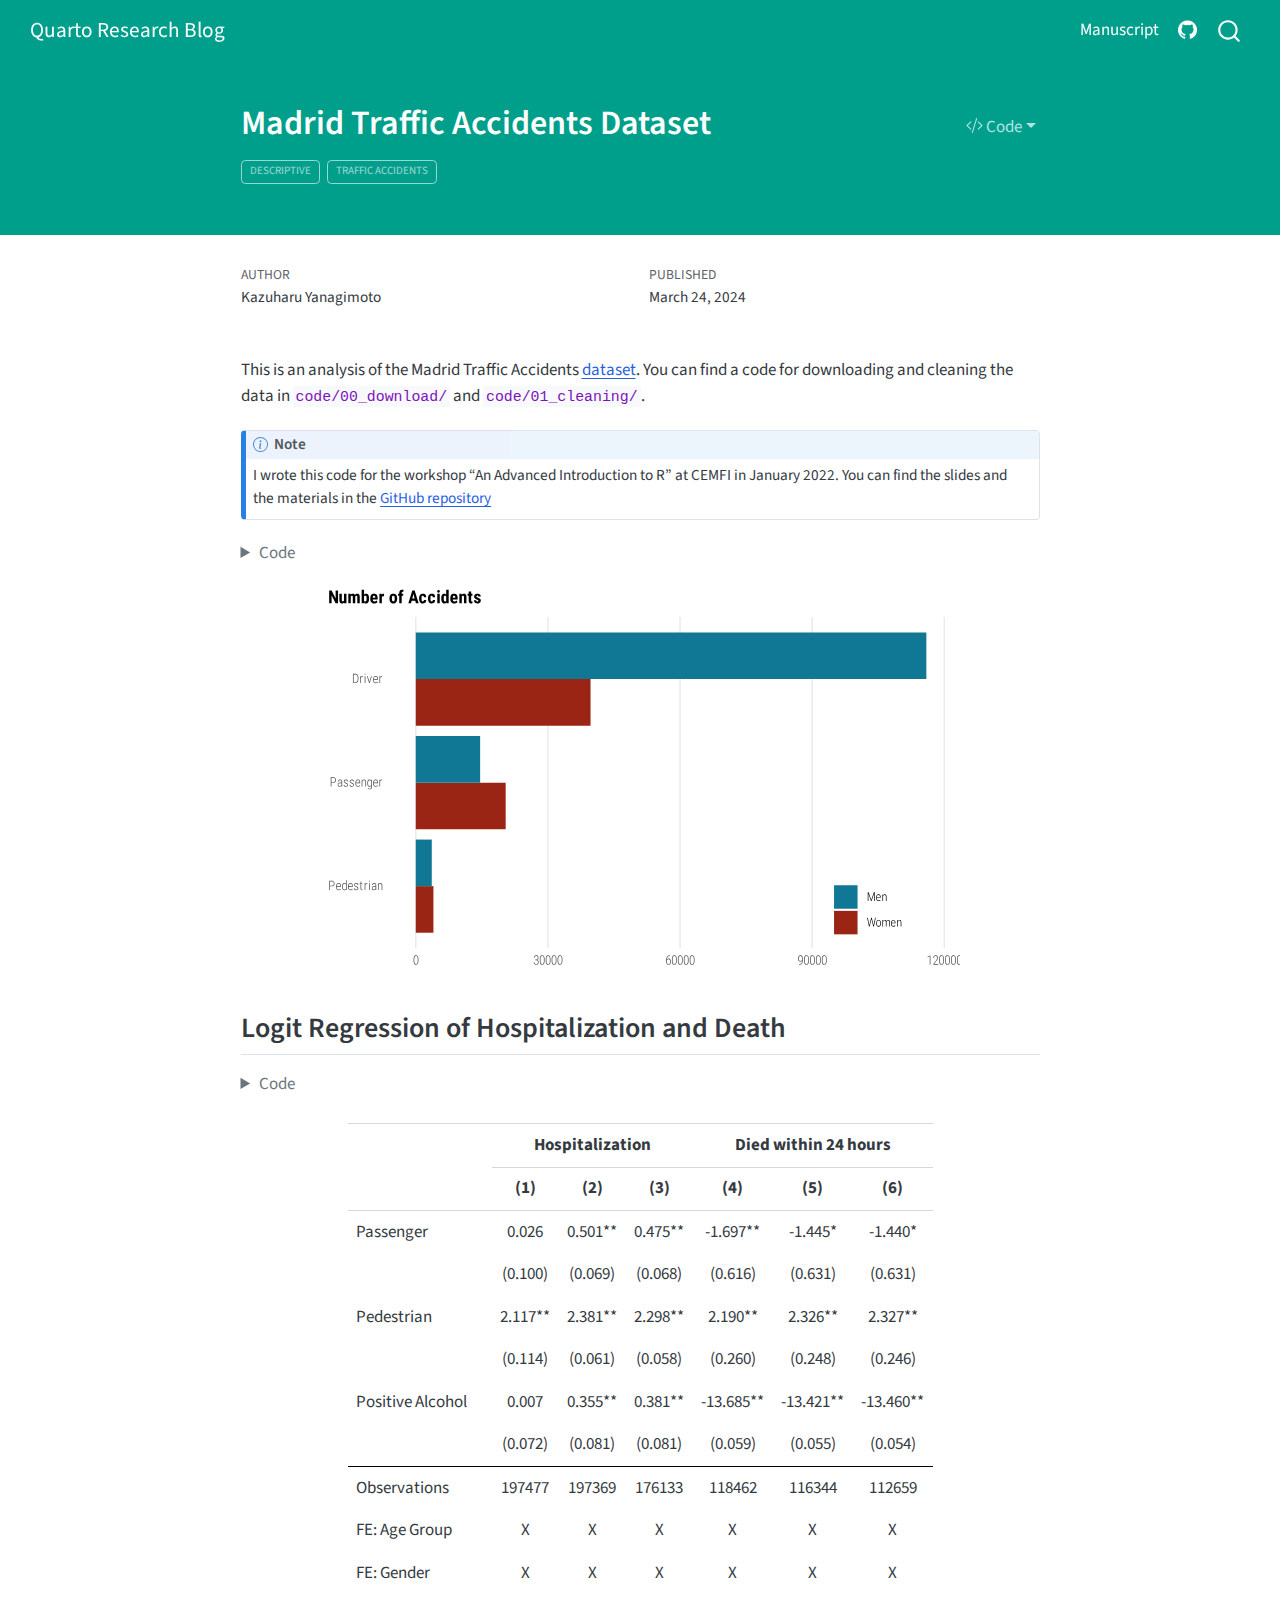
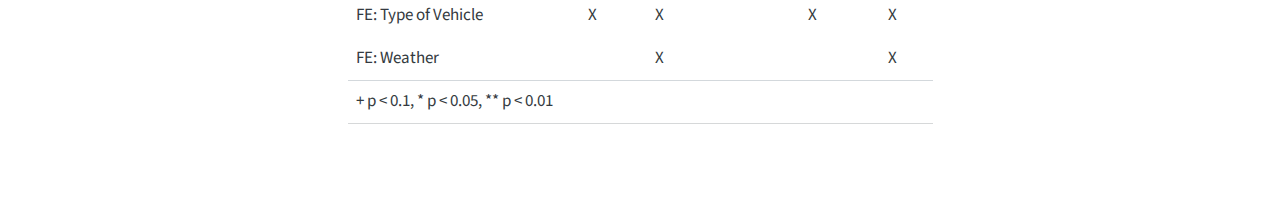
==== commit ba7c7190: "Built site for gh-pages" ====
--- a/posts/240324_accident_bike/index.html
+++ b/posts/240324_accident_bike/index.html
@@ -208,7 +208,7 @@
 <span id="cb1-5"><a href="#cb1-5" aria-hidden="true" tabindex="-1"></a>  )) <span class="sc">+</span></span>
 <span id="cb1-6"><a href="#cb1-6" aria-hidden="true" tabindex="-1"></a>  <span class="fu">geom_bar</span>(<span class="at">position =</span> <span class="st">"dodge"</span>) <span class="sc">+</span></span>
 <span id="cb1-7"><a href="#cb1-7" aria-hidden="true" tabindex="-1"></a>  <span class="fu">coord_flip</span>() <span class="sc">+</span></span>
-<span id="cb1-8"><a href="#cb1-8" aria-hidden="true" tabindex="-1"></a>  <span class="fu">scale_fill_gender</span>() <span class="sc">+</span></span>
+<span id="cb1-8"><a href="#cb1-8" aria-hidden="true" tabindex="-1"></a>  <span class="fu">scale_fill_manual</span>(<span class="at">values =</span> <span class="fu">c</span>(color_accent, color_base)) <span class="sc">+</span></span>
 <span id="cb1-9"><a href="#cb1-9" aria-hidden="true" tabindex="-1"></a>  <span class="fu">labs</span>(<span class="at">x =</span> <span class="cn">NULL</span>, <span class="at">y =</span> <span class="cn">NULL</span>, <span class="at">fill =</span> <span class="cn">NULL</span>, <span class="at">title =</span> <span class="st">"Number of Accidents"</span>) <span class="sc">+</span></span>
 <span id="cb1-10"><a href="#cb1-10" aria-hidden="true" tabindex="-1"></a>  <span class="fu">theme</span>(<span class="at">legend.position =</span> <span class="fu">c</span>(<span class="fl">0.85</span>, <span class="fl">0.1</span>), <span class="at">panel.grid.major.y =</span> <span class="fu">element_blank</span>()) <span class="sc">+</span></span>
 <span id="cb1-11"><a href="#cb1-11" aria-hidden="true" tabindex="-1"></a>  <span class="fu">guides</span>(<span class="at">fill =</span> <span class="fu">guide_legend</span>(<span class="at">reverse =</span> <span class="cn">TRUE</span>))</span></code><button title="Copy to Clipboard" class="code-copy-button"><i class="bi"></i></button></pre></div>
@@ -307,8 +307,8 @@
 
     <script>
 
-      function styleCell_jaj31jfezf5oqmidicxv(i, j, css_id) {
-          var table = document.getElementById("tinytable_jaj31jfezf5oqmidicxv");
+      function styleCell_vyiv3dhi4bv3iir9yazj(i, j, css_id) {
+          var table = document.getElementById("tinytable_vyiv3dhi4bv3iir9yazj");
           var cell = table.rows[i]?.cells[j];  // Safe navigation to avoid errors
           if (cell) {
               console.log(`Styling cell at (${i}, ${j}) with class ${css_id}`);
@@ -318,7 +318,7 @@
           }
       }
       function insertSpanRow(i, colspan, content) {
-        var table = document.getElementById('tinytable_jaj31jfezf5oqmidicxv');
+        var table = document.getElementById('tinytable_vyiv3dhi4bv3iir9yazj');
         var newRow = table.insertRow(i);
         var newCell = newRow.insertCell(0);
         newCell.setAttribute("colspan", colspan);
@@ -326,8 +326,8 @@
         // this may be unsafe, but innerText does not interpret <br>
         newCell.innerHTML = content;
       }
-      function spanCell_jaj31jfezf5oqmidicxv(i, j, rowspan, colspan) {
-        var table = document.getElementById("tinytable_jaj31jfezf5oqmidicxv");
+      function spanCell_vyiv3dhi4bv3iir9yazj(i, j, rowspan, colspan) {
+        var table = document.getElementById("tinytable_vyiv3dhi4bv3iir9yazj");
         const targetRow = table.rows[i];
         const targetCell = targetRow.cells[j];
         for (let r = 0; r < rowspan; r++) {
@@ -357,23 +357,23 @@
       window.addEventListener('load', function () {
           var cellsToStyle = [
             // tinytable style arrays after
-          { positions: [ { i: 0, j: 6 }, { i: 0, j: 3 }, { i: 0, j: 4 }, { i: 0, j: 5 },  ], css_id: 'tinytable_css_vtth2kzrvvx0fmk8c063',}, 
-          { positions: [ { i: 12, j: 1 }, { i: 12, j: 2 }, { i: 12, j: 3 }, { i: 12, j: 4 }, { i: 12, j: 5 }, { i: 12, j: 6 },  ], css_id: 'tinytable_css_wzvrm2jjsy6m3ndqfp5t',}, 
-          { positions: [ { i: 7, j: 2 }, { i: 7, j: 1 }, { i: 7, j: 6 }, { i: 7, j: 3 }, { i: 7, j: 4 }, { i: 7, j: 5 },  ], css_id: 'tinytable_css_extmg4jzvklmzpqgvswq',}, 
-          { positions: [ { i: 3, j: 1 }, { i: 4, j: 1 }, { i: 2, j: 1 }, { i: 11, j: 1 }, { i: 8, j: 1 }, { i: 5, j: 1 }, { i: 6, j: 1 }, { i: 2, j: 2 }, { i: 3, j: 2 }, { i: 9, j: 1 }, { i: 10, j: 1 }, { i: 6, j: 2 }, { i: 11, j: 2 }, { i: 4, j: 2 }, { i: 5, j: 2 }, { i: 10, j: 2 }, { i: 2, j: 3 }, { i: 8, j: 2 }, { i: 9, j: 2 }, { i: 5, j: 3 }, { i: 6, j: 3 }, { i: 3, j: 3 }, { i: 4, j: 3 }, { i: 9, j: 3 }, { i: 10, j: 3 }, { i: 11, j: 3 }, { i: 8, j: 3 }, { i: 4, j: 4 }, { i: 5, j: 4 }, { i: 2, j: 4 }, { i: 3, j: 4 }, { i: 8, j: 4 }, { i: 9, j: 4 }, { i: 6, j: 4 }, { i: 11, j: 4 }, { i: 3, j: 5 }, { i: 4, j: 5 }, { i: 10, j: 4 }, { i: 2, j: 5 }, { i: 11, j: 5 }, { i: 8, j: 5 }, { i: 5, j: 5 }, { i: 6, j: 5 }, { i: 2, j: 6 }, { i: 3, j: 6 }, { i: 9, j: 5 }, { i: 10, j: 5 }, { i: 6, j: 6 }, { i: 11, j: 6 }, { i: 4, j: 6 }, { i: 5, j: 6 }, { i: 10, j: 6 }, { i: 8, j: 6 }, { i: 9, j: 6 },  ], css_id: 'tinytable_css_y7mfvx9u7s6pgzjd6ye2',}, 
-          { positions: [ { i: 0, j: 2 }, { i: 0, j: 1 },  ], css_id: 'tinytable_css_vubr2ml2uyiolf7kc0p8',}, 
-          { positions: [ { i: 1, j: 1 }, { i: 1, j: 2 }, { i: 1, j: 3 }, { i: 1, j: 4 }, { i: 1, j: 5 }, { i: 1, j: 6 },  ], css_id: 'tinytable_css_ing0z6x63t5aljkuhr8t',}, 
-          { positions: [ { i: 12, j: 0 },  ], css_id: 'tinytable_css_lhrvgzd6z3825x4t6n9n',}, 
-          { positions: [ { i: 7, j: 0 },  ], css_id: 'tinytable_css_ctuiw5qn7zp6qp9ranjf',}, 
-          { positions: [ { i: 2, j: 0 }, { i: 3, j: 0 }, { i: 4, j: 0 }, { i: 5, j: 0 }, { i: 6, j: 0 }, { i: 11, j: 0 }, { i: 8, j: 0 }, { i: 9, j: 0 }, { i: 10, j: 0 },  ], css_id: 'tinytable_css_fwfnrhlttgl2busxg0xo',}, 
-          { positions: [ { i: 0, j: 0 },  ], css_id: 'tinytable_css_de0nznpre4k51jpakk9n',}, 
-          { positions: [ { i: 1, j: 0 },  ], css_id: 'tinytable_css_lpp37wp7wa27vc7er9bl',}, 
+          { positions: [ { i: 0, j: 6 }, { i: 0, j: 3 }, { i: 0, j: 4 }, { i: 0, j: 5 },  ], css_id: 'tinytable_css_xr5jy07ktuya1vd7x229',}, 
+          { positions: [ { i: 12, j: 1 }, { i: 12, j: 2 }, { i: 12, j: 3 }, { i: 12, j: 4 }, { i: 12, j: 5 }, { i: 12, j: 6 },  ], css_id: 'tinytable_css_cmwegh5pjen857pan8wp',}, 
+          { positions: [ { i: 7, j: 2 }, { i: 7, j: 1 }, { i: 7, j: 6 }, { i: 7, j: 3 }, { i: 7, j: 4 }, { i: 7, j: 5 },  ], css_id: 'tinytable_css_lyrkgfh498vj8y5nj3q8',}, 
+          { positions: [ { i: 3, j: 1 }, { i: 4, j: 1 }, { i: 2, j: 1 }, { i: 11, j: 1 }, { i: 8, j: 1 }, { i: 5, j: 1 }, { i: 6, j: 1 }, { i: 2, j: 2 }, { i: 3, j: 2 }, { i: 9, j: 1 }, { i: 10, j: 1 }, { i: 6, j: 2 }, { i: 11, j: 2 }, { i: 4, j: 2 }, { i: 5, j: 2 }, { i: 10, j: 2 }, { i: 2, j: 3 }, { i: 8, j: 2 }, { i: 9, j: 2 }, { i: 5, j: 3 }, { i: 6, j: 3 }, { i: 3, j: 3 }, { i: 4, j: 3 }, { i: 9, j: 3 }, { i: 10, j: 3 }, { i: 11, j: 3 }, { i: 8, j: 3 }, { i: 4, j: 4 }, { i: 5, j: 4 }, { i: 2, j: 4 }, { i: 3, j: 4 }, { i: 8, j: 4 }, { i: 9, j: 4 }, { i: 6, j: 4 }, { i: 11, j: 4 }, { i: 3, j: 5 }, { i: 4, j: 5 }, { i: 10, j: 4 }, { i: 2, j: 5 }, { i: 11, j: 5 }, { i: 8, j: 5 }, { i: 5, j: 5 }, { i: 6, j: 5 }, { i: 2, j: 6 }, { i: 3, j: 6 }, { i: 9, j: 5 }, { i: 10, j: 5 }, { i: 6, j: 6 }, { i: 11, j: 6 }, { i: 4, j: 6 }, { i: 5, j: 6 }, { i: 10, j: 6 }, { i: 8, j: 6 }, { i: 9, j: 6 },  ], css_id: 'tinytable_css_sano7pj9tkmfrhmmzgjj',}, 
+          { positions: [ { i: 0, j: 2 }, { i: 0, j: 1 },  ], css_id: 'tinytable_css_qtc9b1bor1e9o73wk7ve',}, 
+          { positions: [ { i: 1, j: 1 }, { i: 1, j: 2 }, { i: 1, j: 3 }, { i: 1, j: 4 }, { i: 1, j: 5 }, { i: 1, j: 6 },  ], css_id: 'tinytable_css_ttj3k5hv54boanct8ifl',}, 
+          { positions: [ { i: 12, j: 0 },  ], css_id: 'tinytable_css_cwpcpr3dk1qf487pj9ca',}, 
+          { positions: [ { i: 7, j: 0 },  ], css_id: 'tinytable_css_nkm1x5chnhtgps02116w',}, 
+          { positions: [ { i: 2, j: 0 }, { i: 3, j: 0 }, { i: 4, j: 0 }, { i: 5, j: 0 }, { i: 6, j: 0 }, { i: 11, j: 0 }, { i: 8, j: 0 }, { i: 9, j: 0 }, { i: 10, j: 0 },  ], css_id: 'tinytable_css_tnl7whlr8my5hmjmsouu',}, 
+          { positions: [ { i: 0, j: 0 },  ], css_id: 'tinytable_css_g49o9m12mrzvoxzc5bd8',}, 
+          { positions: [ { i: 1, j: 0 },  ], css_id: 'tinytable_css_88svsbs8jf304moj4vz2',}, 
           ];
 
           // Loop over the arrays to style the cells
           cellsToStyle.forEach(function (group) {
               group.positions.forEach(function (cell) {
-                  styleCell_jaj31jfezf5oqmidicxv(cell.i, cell.j, group.css_id);
+                  styleCell_vyiv3dhi4bv3iir9yazj(cell.i, cell.j, group.css_id);
               });
           });
       });
@@ -381,20 +381,20 @@
 
     <style>
       /* tinytable css entries after */
-      .table td.tinytable_css_vtth2kzrvvx0fmk8c063, .table th.tinytable_css_vtth2kzrvvx0fmk8c063 { text-align: center; border-top: solid #d3d8dc 0.1em; text-align: center; }
-      .table td.tinytable_css_wzvrm2jjsy6m3ndqfp5t, .table th.tinytable_css_wzvrm2jjsy6m3ndqfp5t { text-align: center; border-bottom: solid #d3d8dc 0.1em; }
-      .table td.tinytable_css_extmg4jzvklmzpqgvswq, .table th.tinytable_css_extmg4jzvklmzpqgvswq { text-align: center; border-bottom: solid black 0.05em; }
-      .table td.tinytable_css_y7mfvx9u7s6pgzjd6ye2, .table th.tinytable_css_y7mfvx9u7s6pgzjd6ye2 { text-align: center; }
-      .table td.tinytable_css_vubr2ml2uyiolf7kc0p8, .table th.tinytable_css_vubr2ml2uyiolf7kc0p8 { text-align: center; border-top: solid #d3d8dc 0.1em; text-align: center; border-bottom: solid #d3d8dc 0.05em; }
-      .table td.tinytable_css_ing0z6x63t5aljkuhr8t, .table th.tinytable_css_ing0z6x63t5aljkuhr8t { text-align: center; border-bottom: solid #d3d8dc 0.05em; }
-      .table td.tinytable_css_lhrvgzd6z3825x4t6n9n, .table th.tinytable_css_lhrvgzd6z3825x4t6n9n { text-align: left; border-bottom: solid #d3d8dc 0.1em; }
-      .table td.tinytable_css_ctuiw5qn7zp6qp9ranjf, .table th.tinytable_css_ctuiw5qn7zp6qp9ranjf { text-align: left; border-bottom: solid black 0.05em; }
-      .table td.tinytable_css_fwfnrhlttgl2busxg0xo, .table th.tinytable_css_fwfnrhlttgl2busxg0xo { text-align: left; }
-      .table td.tinytable_css_de0nznpre4k51jpakk9n, .table th.tinytable_css_de0nznpre4k51jpakk9n { text-align: left; border-top: solid #d3d8dc 0.1em; text-align: center; }
-      .table td.tinytable_css_lpp37wp7wa27vc7er9bl, .table th.tinytable_css_lpp37wp7wa27vc7er9bl { text-align: left; border-bottom: solid #d3d8dc 0.05em; }
+      .table td.tinytable_css_xr5jy07ktuya1vd7x229, .table th.tinytable_css_xr5jy07ktuya1vd7x229 { text-align: center; border-top: solid #d3d8dc 0.1em; text-align: center; }
+      .table td.tinytable_css_cmwegh5pjen857pan8wp, .table th.tinytable_css_cmwegh5pjen857pan8wp { text-align: center; border-bottom: solid #d3d8dc 0.1em; }
+      .table td.tinytable_css_lyrkgfh498vj8y5nj3q8, .table th.tinytable_css_lyrkgfh498vj8y5nj3q8 { text-align: center; border-bottom: solid black 0.05em; }
+      .table td.tinytable_css_sano7pj9tkmfrhmmzgjj, .table th.tinytable_css_sano7pj9tkmfrhmmzgjj { text-align: center; }
+      .table td.tinytable_css_qtc9b1bor1e9o73wk7ve, .table th.tinytable_css_qtc9b1bor1e9o73wk7ve { text-align: center; border-top: solid #d3d8dc 0.1em; text-align: center; border-bottom: solid #d3d8dc 0.05em; }
+      .table td.tinytable_css_ttj3k5hv54boanct8ifl, .table th.tinytable_css_ttj3k5hv54boanct8ifl { text-align: center; border-bottom: solid #d3d8dc 0.05em; }
+      .table td.tinytable_css_cwpcpr3dk1qf487pj9ca, .table th.tinytable_css_cwpcpr3dk1qf487pj9ca { text-align: left; border-bottom: solid #d3d8dc 0.1em; }
+      .table td.tinytable_css_nkm1x5chnhtgps02116w, .table th.tinytable_css_nkm1x5chnhtgps02116w { text-align: left; border-bottom: solid black 0.05em; }
+      .table td.tinytable_css_tnl7whlr8my5hmjmsouu, .table th.tinytable_css_tnl7whlr8my5hmjmsouu { text-align: left; }
+      .table td.tinytable_css_g49o9m12mrzvoxzc5bd8, .table th.tinytable_css_g49o9m12mrzvoxzc5bd8 { text-align: left; border-top: solid #d3d8dc 0.1em; text-align: center; }
+      .table td.tinytable_css_88svsbs8jf304moj4vz2, .table th.tinytable_css_88svsbs8jf304moj4vz2 { text-align: left; border-bottom: solid #d3d8dc 0.05em; }
     </style>
     <div class="container">
-      <table class="table table-borderless" id="tinytable_jaj31jfezf5oqmidicxv" style="width: auto; margin-left: auto; margin-right: auto;" data-quarto-disable-processing="true">
+      <table class="table table-borderless" id="tinytable_vyiv3dhi4bv3iir9yazj" style="width: auto; margin-left: auto; margin-right: auto;" data-quarto-disable-processing="true">
         <thead>
 <tr>
 <th scope="col" align="center" colspan="1"> </th>
@@ -1043,7 +1043,7 @@
 <span id="cb3-51"><a href="#cb3-51" aria-hidden="true" tabindex="-1"></a>  )) <span class="sc">+</span></span>
 <span id="cb3-52"><a href="#cb3-52" aria-hidden="true" tabindex="-1"></a>  <span class="fu">geom_bar</span>(<span class="at">position =</span> <span class="st">"dodge"</span>) <span class="sc">+</span></span>
 <span id="cb3-53"><a href="#cb3-53" aria-hidden="true" tabindex="-1"></a>  <span class="fu">coord_flip</span>() <span class="sc">+</span></span>
-<span id="cb3-54"><a href="#cb3-54" aria-hidden="true" tabindex="-1"></a>  <span class="fu">scale_fill_gender</span>() <span class="sc">+</span></span>
+<span id="cb3-54"><a href="#cb3-54" aria-hidden="true" tabindex="-1"></a>  <span class="fu">scale_fill_manual</span>(<span class="at">values =</span> <span class="fu">c</span>(color_accent, color_base)) <span class="sc">+</span></span>
 <span id="cb3-55"><a href="#cb3-55" aria-hidden="true" tabindex="-1"></a>  <span class="fu">labs</span>(<span class="at">x =</span> <span class="cn">NULL</span>, <span class="at">y =</span> <span class="cn">NULL</span>, <span class="at">fill =</span> <span class="cn">NULL</span>, <span class="at">title =</span> <span class="st">"Number of Accidents"</span>) <span class="sc">+</span></span>
 <span id="cb3-56"><a href="#cb3-56" aria-hidden="true" tabindex="-1"></a>  <span class="fu">theme</span>(<span class="at">legend.position =</span> <span class="fu">c</span>(<span class="fl">0.85</span>, <span class="fl">0.1</span>), <span class="at">panel.grid.major.y =</span> <span class="fu">element_blank</span>()) <span class="sc">+</span></span>
 <span id="cb3-57"><a href="#cb3-57" aria-hidden="true" tabindex="-1"></a>  <span class="fu">guides</span>(<span class="at">fill =</span> <span class="fu">guide_legend</span>(<span class="at">reverse =</span> <span class="cn">TRUE</span>))</span>
